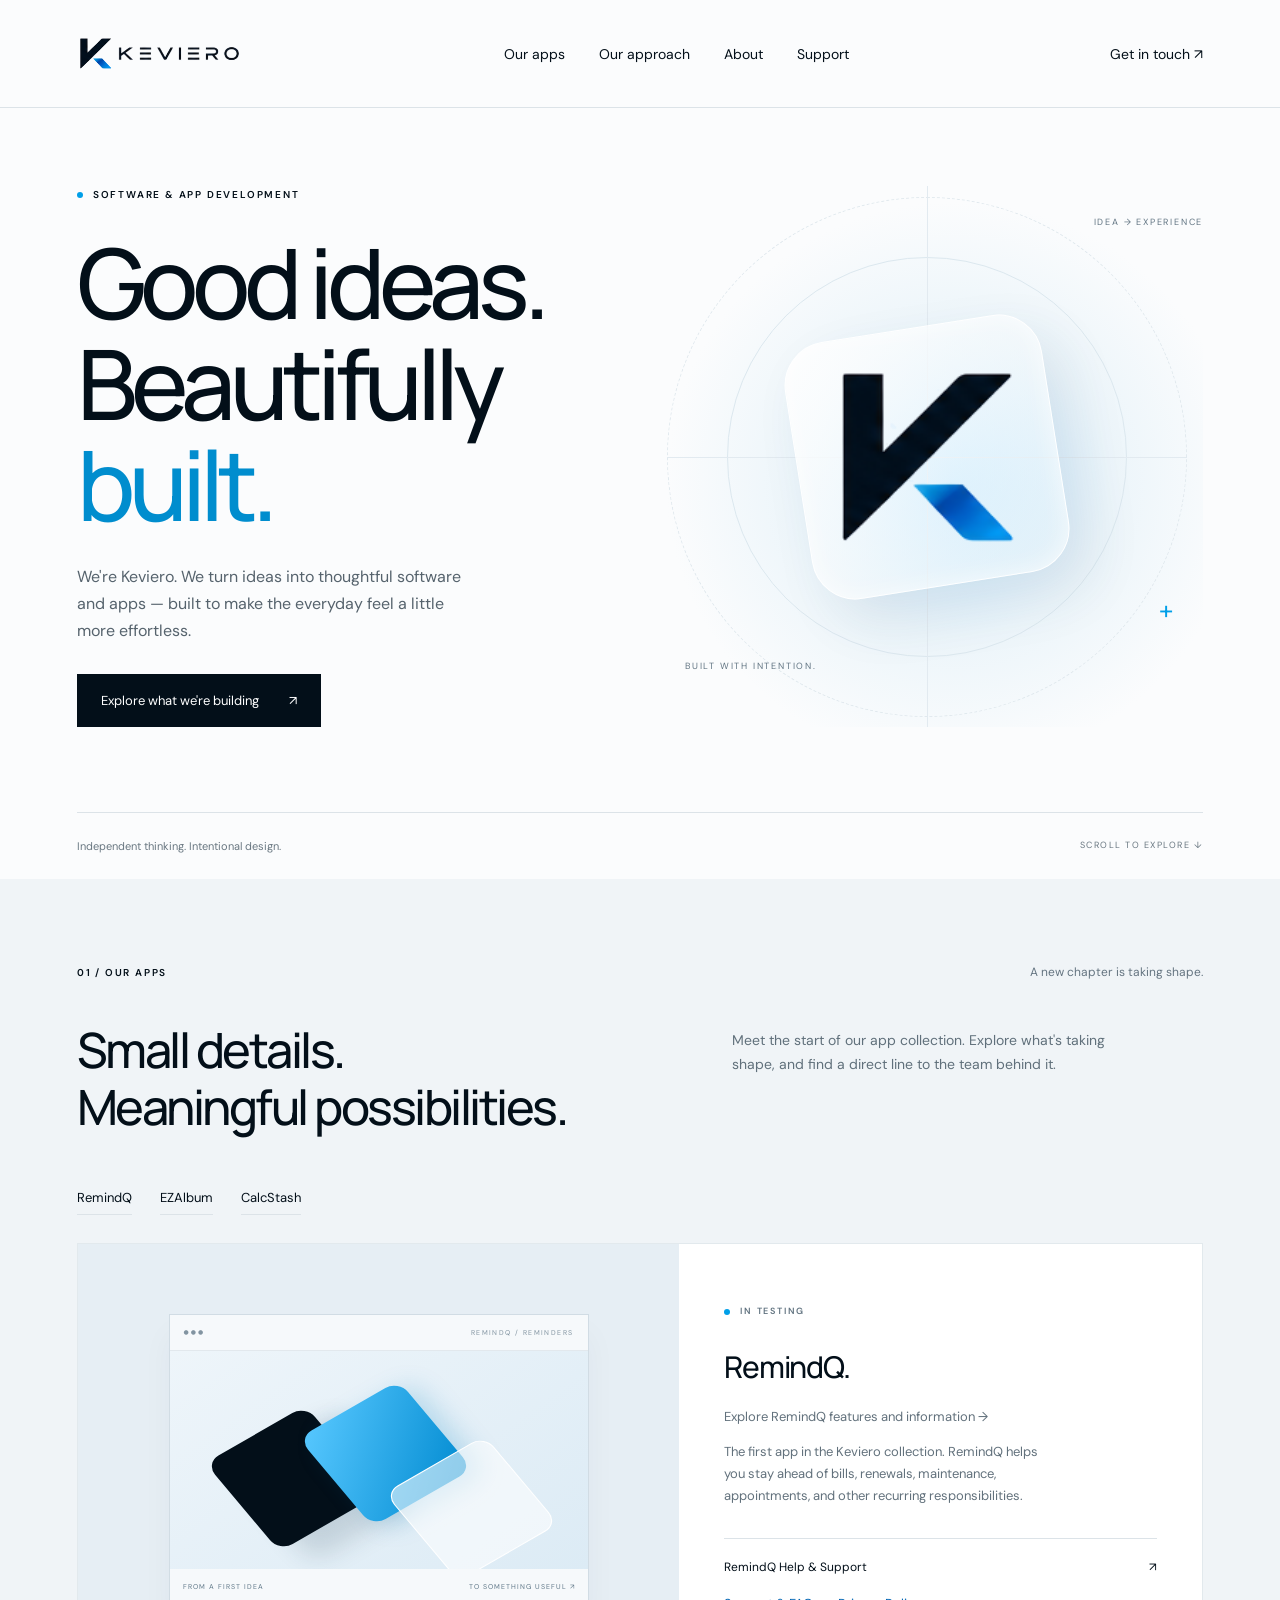
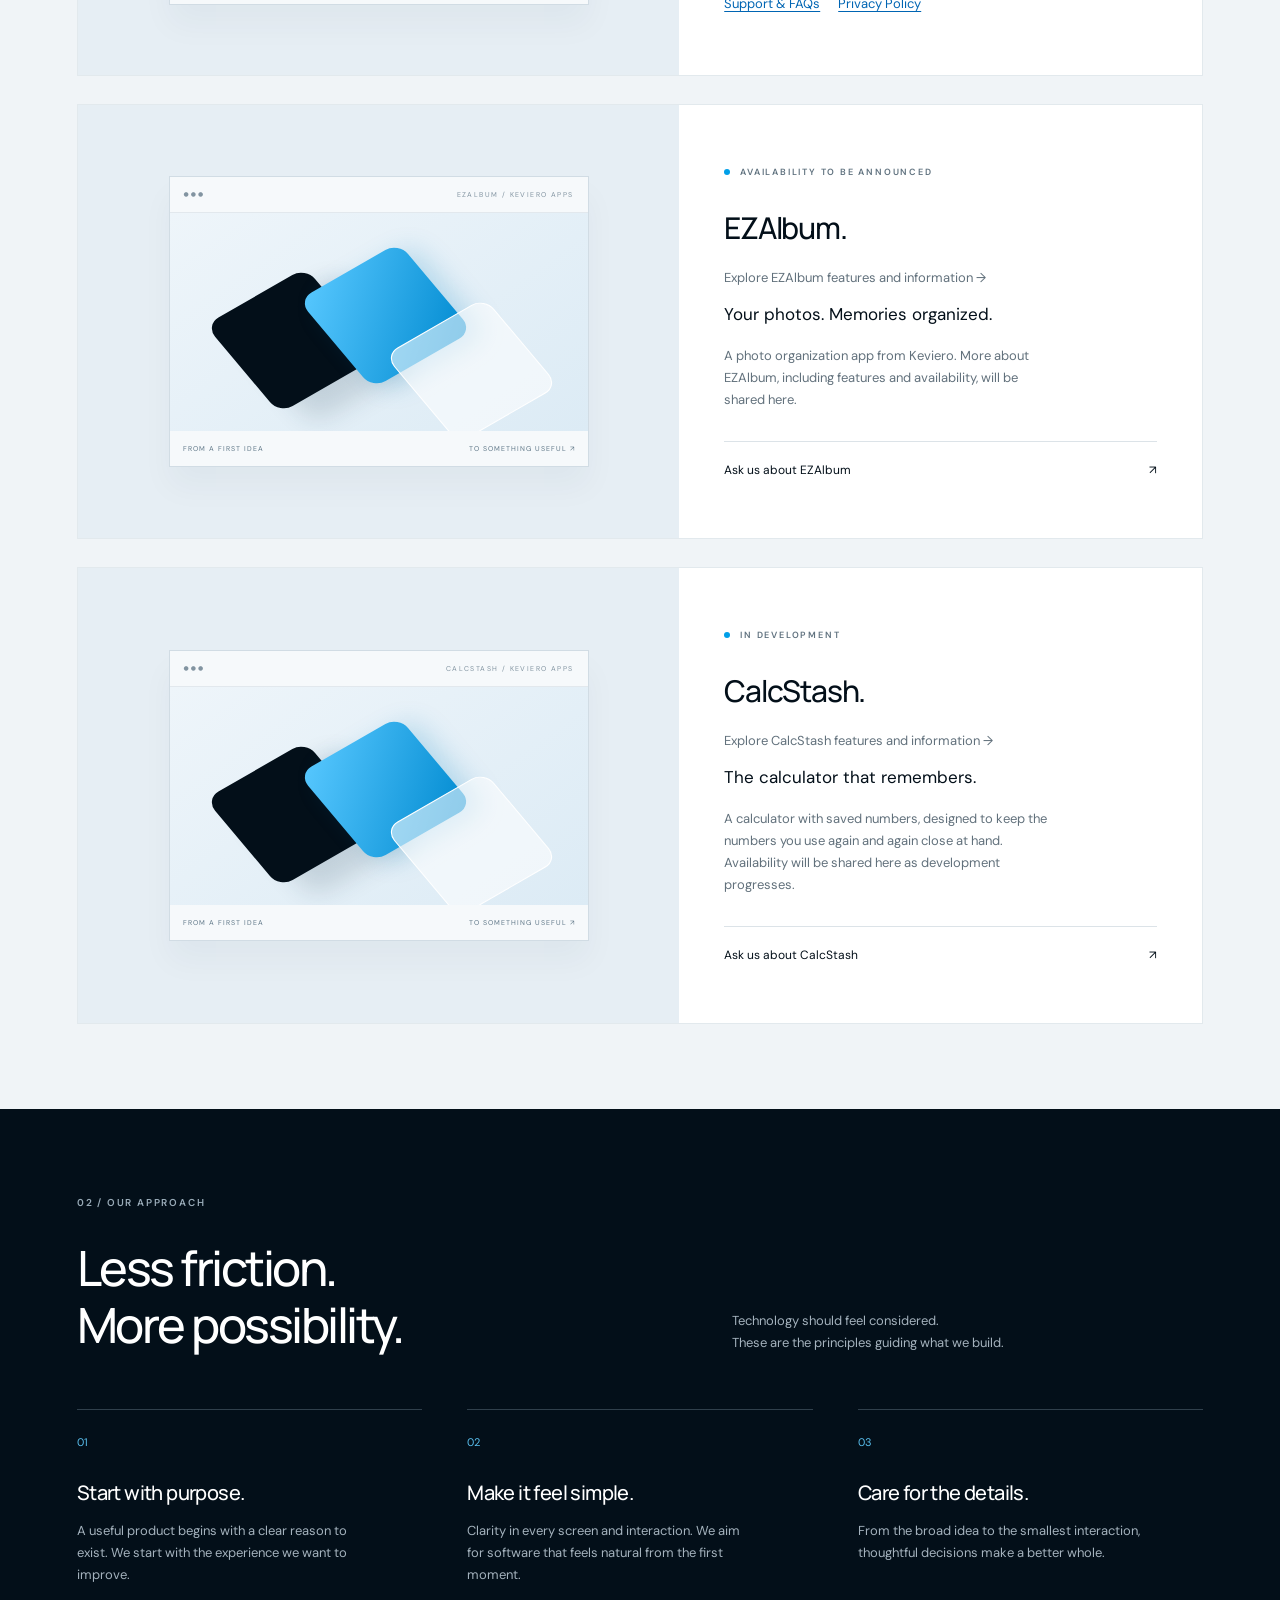
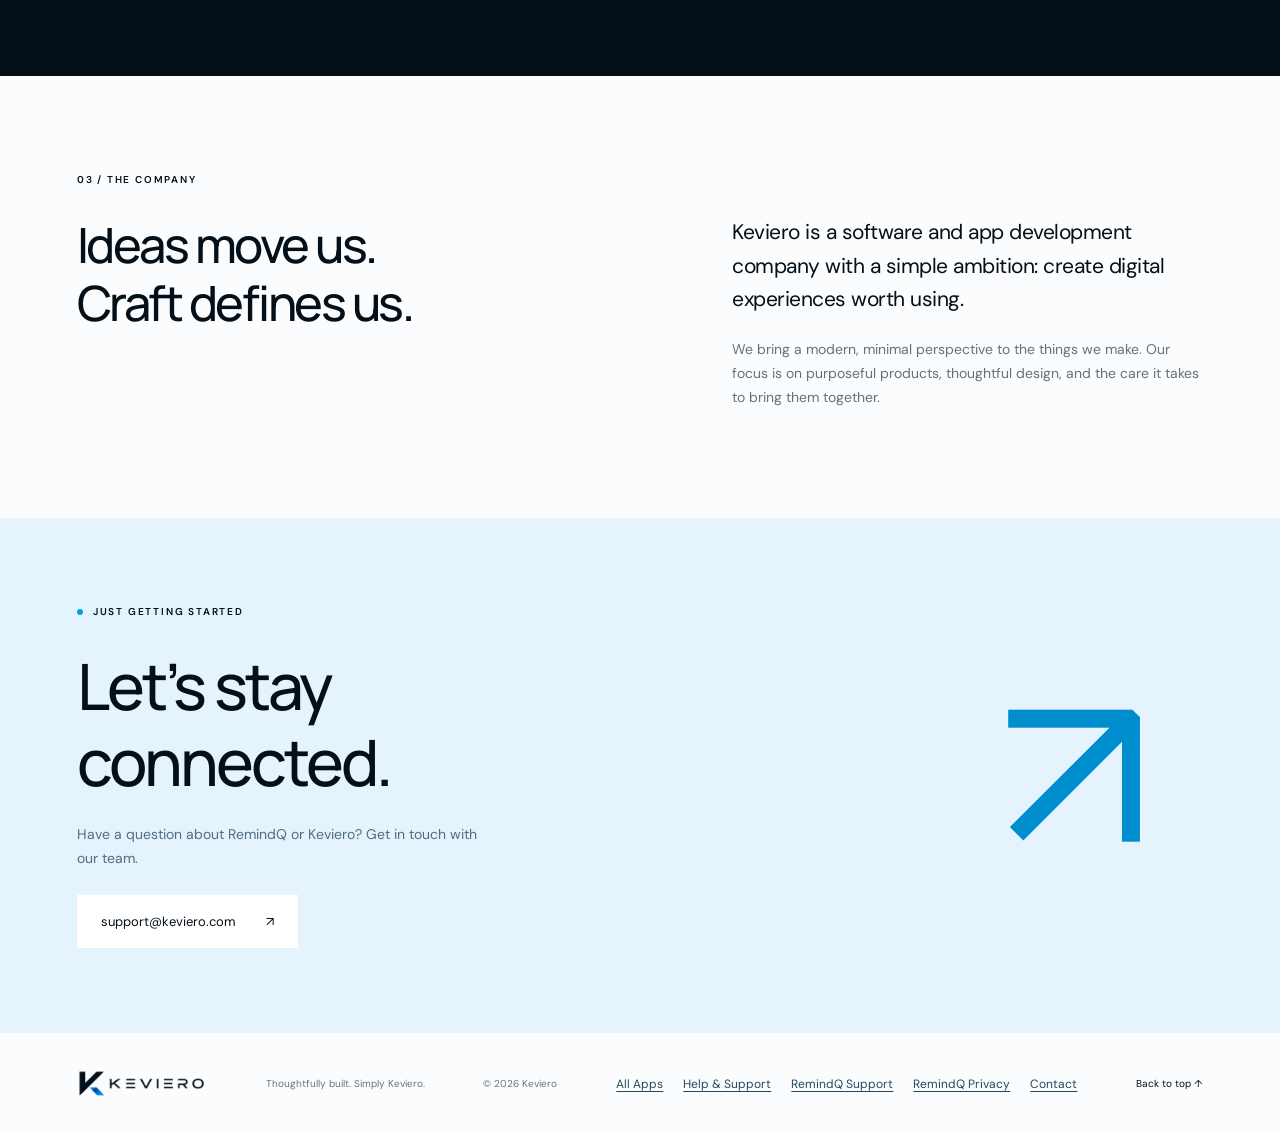
==== index.html @ 62f411ac "Connect homepage navigation and app showcases to dedicated product pages" ====
<!doctype html><html lang="en"><head><meta charset="utf-8"><meta name="viewport" content="width=device-width,initial-scale=1"><title>Keviero — Thoughtfully built software</title><meta name="description" content="Keviero creates thoughtful software and apps. Discover our approach and our upcoming app collection."><meta name="theme-color" content="#030f19"><link rel="icon" href="./favicon.ico"><link rel="stylesheet" href="./style.css"></head><body><a class="skip" href="#main">Skip to content</a><header><a class="brand" href="#" aria-label="Keviero home"><img src="./logo.png" alt="Keviero" width="640" height="144"></a><nav aria-label="Main navigation"><a href="./apps/">Our apps</a><a href="#approach">Our approach</a><a href="#about">About</a><a href="./support/">Support</a></nav><a class="header-link" href="#next">Get in touch ↗</a></header><main id="main"><section class="hero"><div><p class="eyebrow"><i></i> SOFTWARE & APP DEVELOPMENT</p><h1>Good ideas.<br>Beautifully<br><em>built.</em></h1><p class="intro">We're Keviero. We turn ideas into thoughtful software and apps — built to make the everyday feel a little more effortless.</p><a class="button" href="./apps/">Explore what we're building <span>↗</span></a></div><div class="hero-art" aria-hidden="true"><div class="orbit"></div><div class="orbit second"></div><div class="axis"></div><div class="glass"><img src="./mark.png" alt="" width="144" height="144"></div><span class="art-note top">IDEA → EXPERIENCE</span><span class="art-note bottom">BUILT WITH INTENTION.</span><span class="cross">+</span></div><div class="hero-bottom"><span>Independent thinking. Intentional design.</span><a href="#apps">SCROLL TO EXPLORE ↓</a></div></section><section id="apps" class="section apps"><div class="section-top"><p class="eyebrow">01 / OUR APPS</p><span>A new chapter is taking shape.</span></div><div class="split heading"><h2>Small details.<br>Meaningful possibilities.</h2><p>Meet the start of our app collection. Explore what's taking shape, and find a direct line to the team behind it.</p></div><nav class="app-nav" aria-label="App collection"><a href="./remindq/">RemindQ</a><a href="./ezalbum/">EZAlbum</a><a href="./calcstash/">CalcStash</a></nav><div id="remindq" class="development" aria-labelledby="remindq-title"><div class="dev-visual" aria-hidden="true"><div class="window"><div class="window-top">● ● ● <span>REMINDQ / REMINDERS</span></div><div class="abstract"><div class="tile a"></div><div class="tile b"></div><div class="tile c"></div></div><div class="window-bottom"><span>FROM A FIRST IDEA</span><span>TO SOMETHING USEFUL ↗</span></div></div></div><div class="dev-copy"><p class="eyebrow"><i></i> IN TESTING</p><h3 id="remindq-title">RemindQ.</h3><p class="product-page-link"><a href="./remindq/">Explore RemindQ features and information →</a></p><p>The first app in the Keviero collection. RemindQ helps you stay ahead of bills, renewals, maintenance, appointments, and other recurring responsibilities.</p><a class="text-link" href="./remindq/support/">RemindQ Help &amp; Support <span>↗</span></a><p class="app-resources"><a href="./remindq/support/">Support &amp; FAQs</a><a href="./remindq/privacy/">Privacy Policy</a></p></div></div><article id="ezalbum" class="development" aria-labelledby="ezalbum-title"><div class="dev-visual" aria-hidden="true"><div class="window"><div class="window-top">● ● ● <span>EZALBUM / KEVIERO APPS</span></div><div class="abstract"><div class="tile a"></div><div class="tile b"></div><div class="tile c"></div></div><div class="window-bottom"><span>FROM A FIRST IDEA</span><span>TO SOMETHING USEFUL ↗</span></div></div></div><div class="dev-copy"><p class="eyebrow"><i></i> AVAILABILITY TO BE ANNOUNCED</p><h3 id="ezalbum-title">EZAlbum.</h3><p class="product-page-link"><a href="./ezalbum/">Explore EZAlbum features and information →</a></p><p class="app-tagline">Your photos. Memories organized.</p><p>A photo organization app from Keviero. More about EZAlbum, including features and availability, will be shared here.</p><a class="text-link" href="mailto:support@keviero.com?subject=EZAlbum%20inquiry">Ask us about EZAlbum <span>↗</span></a></div></article><article id="calcstash" class="development" aria-labelledby="calcstash-title"><div class="dev-visual" aria-hidden="true"><div class="window"><div class="window-top">● ● ● <span>CALCSTASH / KEVIERO APPS</span></div><div class="abstract"><div class="tile a"></div><div class="tile b"></div><div class="tile c"></div></div><div class="window-bottom"><span>FROM A FIRST IDEA</span><span>TO SOMETHING USEFUL ↗</span></div></div></div><div class="dev-copy"><p class="eyebrow"><i></i> IN DEVELOPMENT</p><h3 id="calcstash-title">CalcStash.</h3><p class="product-page-link"><a href="./calcstash/">Explore CalcStash features and information →</a></p><p class="app-tagline">The calculator that remembers.</p><p>A calculator with saved numbers, designed to keep the numbers you use again and again close at hand. Availability will be shared here as development progresses.</p><a class="text-link" href="mailto:support@keviero.com?subject=CalcStash%20inquiry">Ask us about CalcStash <span>↗</span></a></div></article></section><section id="approach" class="section approach"><p class="eyebrow">02 / OUR APPROACH</p><div class="split heading"><h2>Less friction.<br>More possibility.</h2><p>Technology should feel considered.<br>These are the principles guiding what we build.</p></div><div class="principles"><article><span>01</span><h3>Start with purpose.</h3><p>A useful product begins with a clear reason to exist. We start with the experience we want to improve.</p></article><article><span>02</span><h3>Make it feel simple.</h3><p>Clarity in every screen and interaction. We aim for software that feels natural from the first moment.</p></article><article><span>03</span><h3>Care for the details.</h3><p>From the broad idea to the smallest interaction, thoughtful decisions make a better whole.</p></article></div></section><section id="about" class="section about"><p class="eyebrow">03 / THE COMPANY</p><div class="split"><h2>Ideas move us.<br>Craft defines us.</h2><div><p class="large">Keviero is a software and app development company with a simple ambition: create digital experiences worth using.</p><p>We bring a modern, minimal perspective to the things we make. Our focus is on purposeful products, thoughtful design, and the care it takes to bring them together.</p></div></div></section><section id="next" class="section next"><div><p class="eyebrow"><i></i> JUST GETTING STARTED</p><h2>Let’s stay<br>connected.</h2><p>Have a question about RemindQ or Keviero? Get in touch with our team.</p><a class="button light" href="mailto:support@keviero.com">support@keviero.com <span>↗</span></a></div><span class="next-arrow" aria-hidden="true">↗</span></section></main><footer><a class="brand" href="#" aria-label="Keviero home"><img src="./logo.png" alt="Keviero" width="640" height="144" loading="lazy"></a><p>Thoughtfully built. Simply Keviero.</p><span>© 2026 Keviero</span><nav class="footer-links" aria-label="Footer links"><a href="./apps/">All Apps</a><a href="./support/">Help &amp; Support</a><a href="./remindq/support/">RemindQ Support</a><a href="./remindq/privacy/">RemindQ Privacy</a><a href="mailto:support@keviero.com">Contact</a></nav><a href="#">Back to top ↑</a></footer></body></html>
---- style.css ----
@import url('https://fonts.googleapis.com/css2?family=DM+Sans:wght@400;500;600&family=Manrope:wght@400;500;600;700&display=swap');
:root{--ink:#030f19;--blue:#009fe8;--line:#dce3e8}*{box-sizing:border-box}html{scroll-behavior:smooth;scroll-padding-top:30px}body{margin:0;background:#fbfcfd;color:var(--ink);font-family:'DM Sans',system-ui,sans-serif;-webkit-font-smoothing:antialiased}a{color:inherit;text-decoration:none}a:focus-visible{outline:3px solid var(--blue);outline-offset:6px}header{height:108px;max-width:1440px;margin:auto;padding:0 6%;display:flex;align-items:center;justify-content:space-between;border-bottom:1px solid var(--line)}.brand{display:block;width:166px}.brand img{width:100%;height:auto;display:block}nav{display:flex;gap:34px;font-size:14px}nav a:hover,.header-link:hover{color:#0065b3}.header-link{font-size:14px}.skip{position:absolute;top:-60px;left:20px;background:white;padding:15px;z-index:10}.skip:focus{top:5px}.hero{padding:78px 6% 0;max-width:1440px;margin:auto;display:grid;grid-template-columns:1fr 1fr;gap:20px;overflow:hidden}.eyebrow{font-size:10px;font-weight:600;letter-spacing:1.8px;display:flex;align-items:center;gap:10px;margin:0 0 28px}.eyebrow i{width:6px;height:6px;background:var(--blue);border-radius:50%;display:inline-block;flex:none}h1,h2,h3,p{margin-top:0}h1,h2,h3{font-family:Manrope,system-ui,sans-serif}h1{font-size:clamp(64px,7.6vw,112px);font-weight:500;letter-spacing:-6px;line-height:1.04;margin-bottom:28px}h1 em{font-style:normal;color:#008dce}p{line-height:1.7}.intro{color:#56636d;font-size:16px;max-width:400px;margin-bottom:30px}.button{display:inline-flex;align-items:center;gap:30px;padding:17px 23px;background:var(--ink);color:white;font-size:13px;border:1px solid var(--ink);transition:background .2s}.button:hover{background:#0065b3;border-color:#0065b3}.hero-art{position:relative;min-height:520px;display:grid;place-items:center;background:radial-gradient(ellipse at 55% 55%,#c9ebff 0%,#ecf5fa 36%,#fbfcfd 67%)}.orbit{position:absolute;width:400px;height:400px;border:1px solid #dce8ef;border-radius:50%}.orbit.second{width:520px;height:520px;border-style:dashed;border-color:#e1e9ee}.axis{position:absolute;height:100%;width:1px;background:#e2eaf0;left:50%}.axis:after{content:'';position:absolute;width:520px;height:1px;background:#e2eaf0;top:50%;left:-260px}.glass{height:260px;width:260px;display:grid;place-items:center;z-index:1;border:1px solid #fff;background:linear-gradient(130deg,#ffffffdd,#dcecf44d);box-shadow:18px 25px 55px #234c6c19,inset 0 0 25px #ffffffa1;border-radius:44px;transform:rotate(-9deg)}.glass img{width:205px;height:205px;transform:rotate(9deg)}.art-note{position:absolute;font-size:9px;color:#617482;letter-spacing:1.8px}.top{top:30px;right:0}.bottom{bottom:55px;left:35px}.cross{position:absolute;right:30px;bottom:100px;color:var(--blue);font-size:26px}.hero-bottom{grid-column:1/-1;border-top:1px solid var(--line);padding:26px 0;display:flex;justify-content:space-between;margin-top:65px;color:#697781;font-size:11px}.hero-bottom a{font-size:9px;letter-spacing:1.5px}.section{padding:85px 6%;max-width:1440px;margin:auto}.apps{background:#f0f4f7}.section-top{display:flex;justify-content:space-between}.section-top>span{font-size:12px;color:#647480}.split{display:grid;grid-template-columns:1.2fr 1fr;gap:90px}.heading{margin:12px 0 45px}h2{font-size:clamp(33px,3.8vw,52px);font-weight:500;letter-spacing:-2.5px;line-height:1.18;margin-bottom:0}.heading>p{font-size:14px;color:#60707b;max-width:375px;margin:8px 0 0}.development{display:grid;grid-template-columns:1.15fr 1fr;background:#fff;border:1px solid #e2e9ed}.dev-visual{background:#e6eef4;display:grid;place-items:center;padding:52px 40px;overflow:hidden}.window{width:100%;max-width:420px;border:1px solid #d1dce4;background:#f6f9fb;box-shadow:0 20px 30px #1939570a}.window-top{height:36px;border-bottom:1px solid #e2e8ed;display:flex;align-items:center;gap:5px;padding:0 14px;font-size:6px;color:#8294a1}.window-top span{font-size:7px;letter-spacing:1.4px;margin-left:auto}.abstract{height:218px;position:relative;overflow:hidden;background:linear-gradient(145deg,#eef5fa,#dcebf5)}.tile{position:absolute;width:115px;height:115px;transform:rotate(-35deg) skew(5deg,5deg);border-radius:15px}.a{top:70px;left:65px;background:#030f19;box-shadow:20px 25px 25px #1b39482a}.b{top:45px;left:158px;background:linear-gradient(140deg,#58c8ff,#008ad0);box-shadow:10px 10px 25px #0081c035}.c{top:100px;left:244px;background:#ffffff8f;border:1px solid white}.window-bottom{display:flex;justify-content:space-between;padding:13px;font-size:7px;color:#607888;letter-spacing:1px}.dev-copy{padding:60px 45px}.dev-copy .eyebrow{font-size:9px;color:#60727f}.dev-copy h3{font-size:30px;font-weight:500;letter-spacing:-1.2px;line-height:1.3;margin-bottom:20px}.dev-copy p:not(.eyebrow){font-size:13px;color:#62717c;max-width:330px}.text-link{display:flex;justify-content:space-between;border-top:1px solid var(--line);padding-top:20px;margin-top:30px;font-size:12px}.text-link:hover{color:#0065b3}.approach{background:#030f19;color:#fff;padding-bottom:90px}.approach .eyebrow{color:#99abb8}.approach .heading>p{color:#a4b2bd;font-size:13px;align-self:end}.principles{margin-top:55px;display:grid;grid-template-columns:repeat(3,1fr);gap:45px}.principles article{border-top:1px solid #30404c;padding-top:20px}.principles article>span{font-size:11px;color:#59bfee}.principles h3{font-size:20px;font-weight:500;margin:28px 0 14px;letter-spacing:-.6px}.principles p{font-size:13px;color:#a4b2bd;margin-bottom:0;max-width:290px}.about{padding-top:95px;padding-bottom:95px}.about p{font-size:14px;color:#64717c}.about .eyebrow{font-size:10px;color:var(--ink)}.about .large{font-size:21px;line-height:1.6;letter-spacing:-.5px;color:var(--ink)}.next{background:#e4f3fc;display:flex;justify-content:space-between;align-items:center;overflow:hidden}.next h2{font-size:clamp(43px,5vw,68px);letter-spacing:-3px}.next p:not(.eyebrow){max-width:400px;font-size:14px;color:#526d80;margin:24px 0}.next-arrow{font-size:240px;line-height:1;color:#008dce;padding:0 5%}.light{background:#fff;color:var(--ink);border-color:#fff}.light:hover{color:#fff}footer{max-width:1440px;margin:auto;display:flex;gap:30px;align-items:center;justify-content:space-between;padding:36px 6%;font-size:10px;color:#647480}footer .brand{width:130px}footer p{margin:0}footer a:last-child{color:var(--ink)}@media(min-width:1500px){body{background:#edf2f6}header,.hero,.about,footer{background:#fbfcfd}}@media(max-width:900px){nav{gap:18px}.hero{padding-top:55px}h1{letter-spacing:-4px}.hero-art{min-height:430px}.orbit{width:290px;height:290px}.orbit.second{width:370px;height:370px}.glass{width:210px;height:210px}.glass img{width:175px;height:175px}.split{gap:40px}.dev-copy{padding:38px 25px}.dev-visual{padding:35px 20px}.a{left:25px}.b{left:110px}.c{left:195px}.principles{gap:25px}.next-arrow{font-size:170px}footer{flex-wrap:wrap}}@media(max-width:620px){header{height:85px}.brand{width:140px}.header-link{display:none}nav{gap:15px;font-size:12px}nav a:last-child{display:none}.hero{grid-template-columns:1fr;padding-top:45px;gap:0}.eyebrow{font-size:9px;letter-spacing:1.5px;margin-bottom:24px}h1{font-size:76px;letter-spacing:-5px}.intro{font-size:15px;max-width:340px}.hero-art{margin:20px -6vw 0;min-height:340px}.glass{width:190px;height:190px;border-radius:34px}.glass img{width:160px;height:160px}.orbit{width:270px;height:270px}.orbit.second{width:340px;height:340px}.top{right:30px;top:15px}.bottom{bottom:20px}.hero-bottom{margin-top:20px;padding:20px 0;gap:20px}.hero-bottom>span{max-width:180px;line-height:1.5}.hero-bottom a{font-size:8px;align-self:center}.section{padding:55px 6%}.section-top>span{display:none}.split,.development{grid-template-columns:1fr;gap:24px}.heading{margin-bottom:30px}h2{font-size:36px;letter-spacing:-1.7px}.heading>p{font-size:14px}.development{gap:0}.dev-visual{padding:30px}.dev-copy{padding:32px}.dev-copy h3{font-size:28px}.principles{grid-template-columns:1fr;gap:30px;margin-top:32px}.principles h3{margin-top:15px}.principles p{max-width:none}.about .large{font-size:20px}.next-arrow{font-size:110px;position:absolute;right:-8px;bottom:45px;opacity:.15}.next{position:relative}.next>div{position:relative;z-index:1}.next h2{font-size:49px}.next p:not(.eyebrow){max-width:290px}footer{gap:24px 20px;padding:30px 6%}footer .brand{width:120px}footer p{width:calc(100% - 145px);font-size:9px}footer>span{margin-right:auto}}@media(prefers-reduced-motion:reduce){html{scroll-behavior:auto}*{transition:none!important}}

/* App collection: reuse the existing showcase at every breakpoint. */
.app-nav{display:flex;flex-wrap:wrap;gap:12px 28px;margin:0 0 28px;font-size:13px}.app-nav a{border-bottom:1px solid var(--line);padding:8px 0}.app-nav a:hover{color:#0065b3}.development+.development{margin-top:28px}.dev-copy p.app-tagline{color:var(--ink);font-size:17px;line-height:1.5}

/* Accessible app resources and footer navigation */
.app-resources{display:flex;flex-wrap:wrap;gap:10px 18px;margin:18px 0 0!important;max-width:none!important}.app-resources a{display:inline-block;color:#0065b3;text-decoration:underline;text-underline-offset:3px;font-size:13px}.footer-links{display:flex;flex-wrap:wrap;gap:10px 20px;font-size:12px}.footer-links a{color:#24495e!important;text-decoration:underline;text-underline-offset:3px}@media(max-width:620px){header nav{gap:10px;font-size:11px}header nav a:last-child{display:inline}footer .footer-links{width:100%;gap:14px}footer .footer-links a{font-size:12px}}
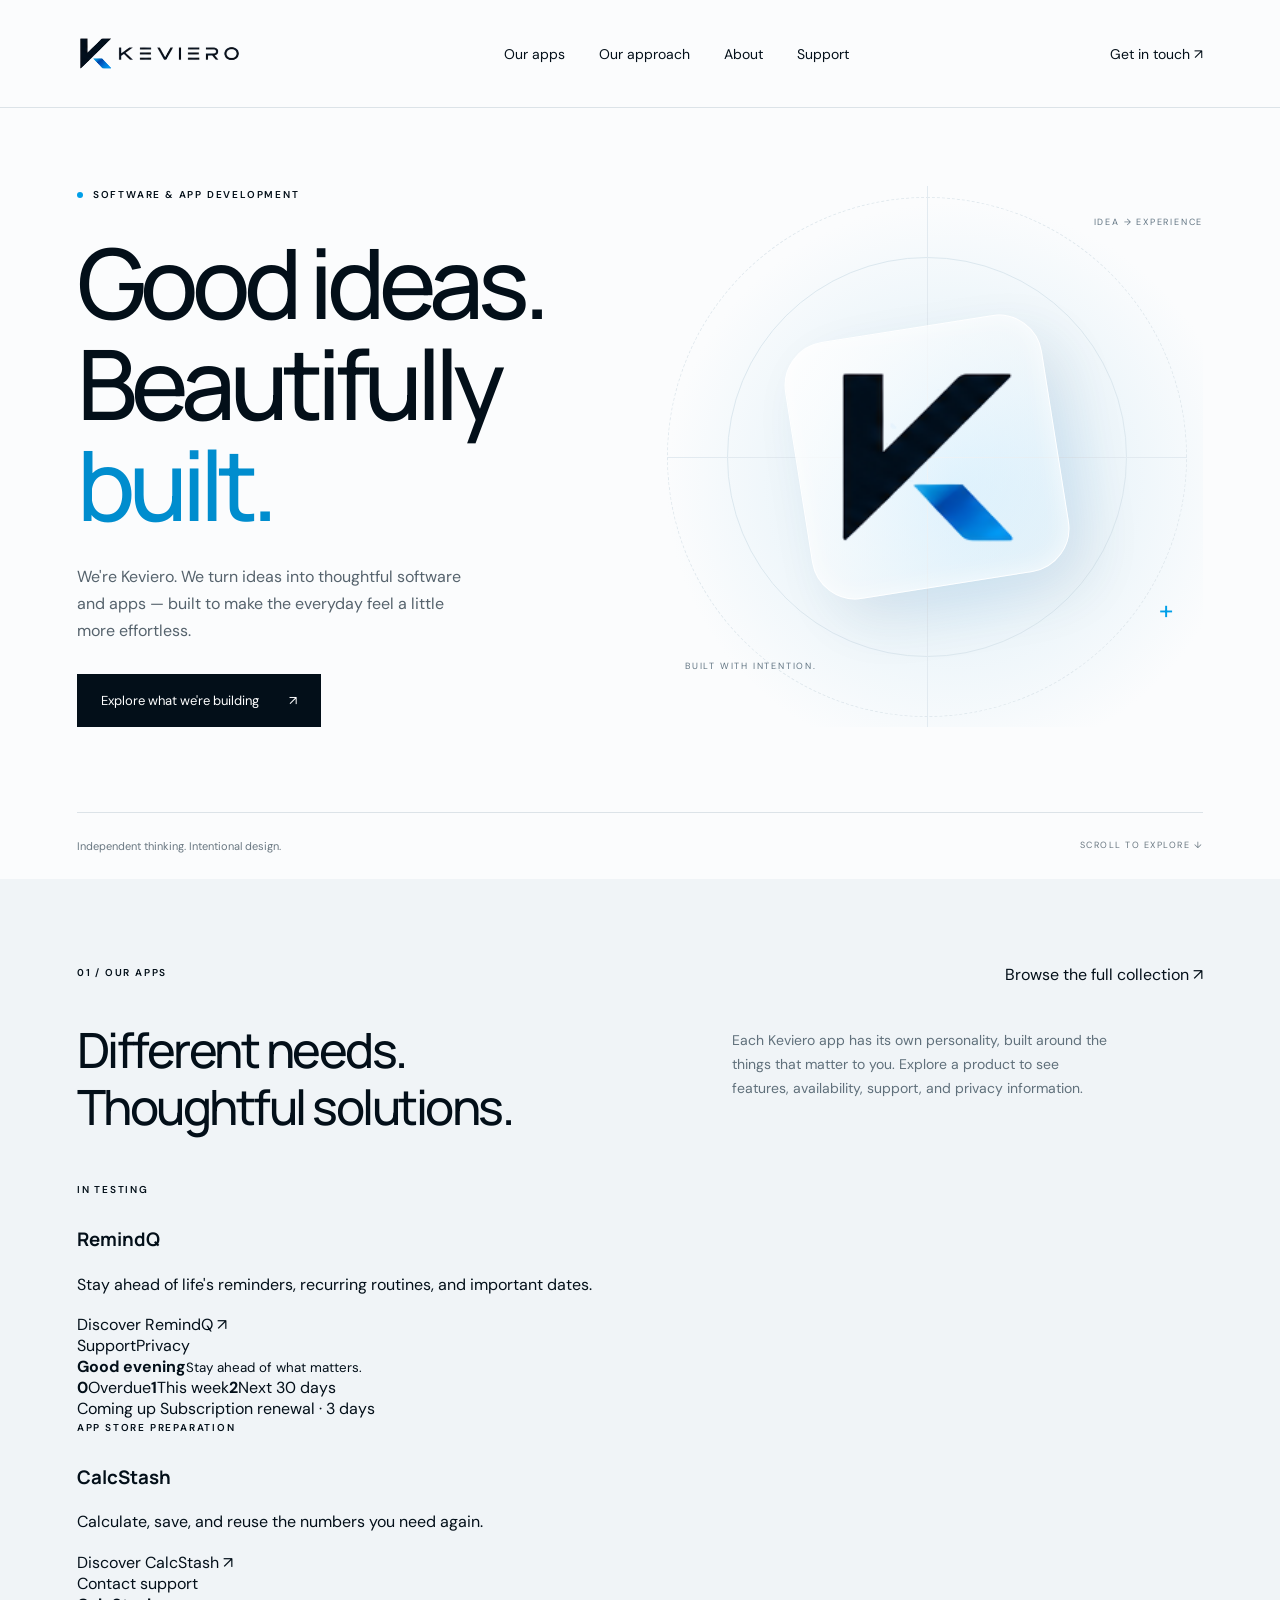
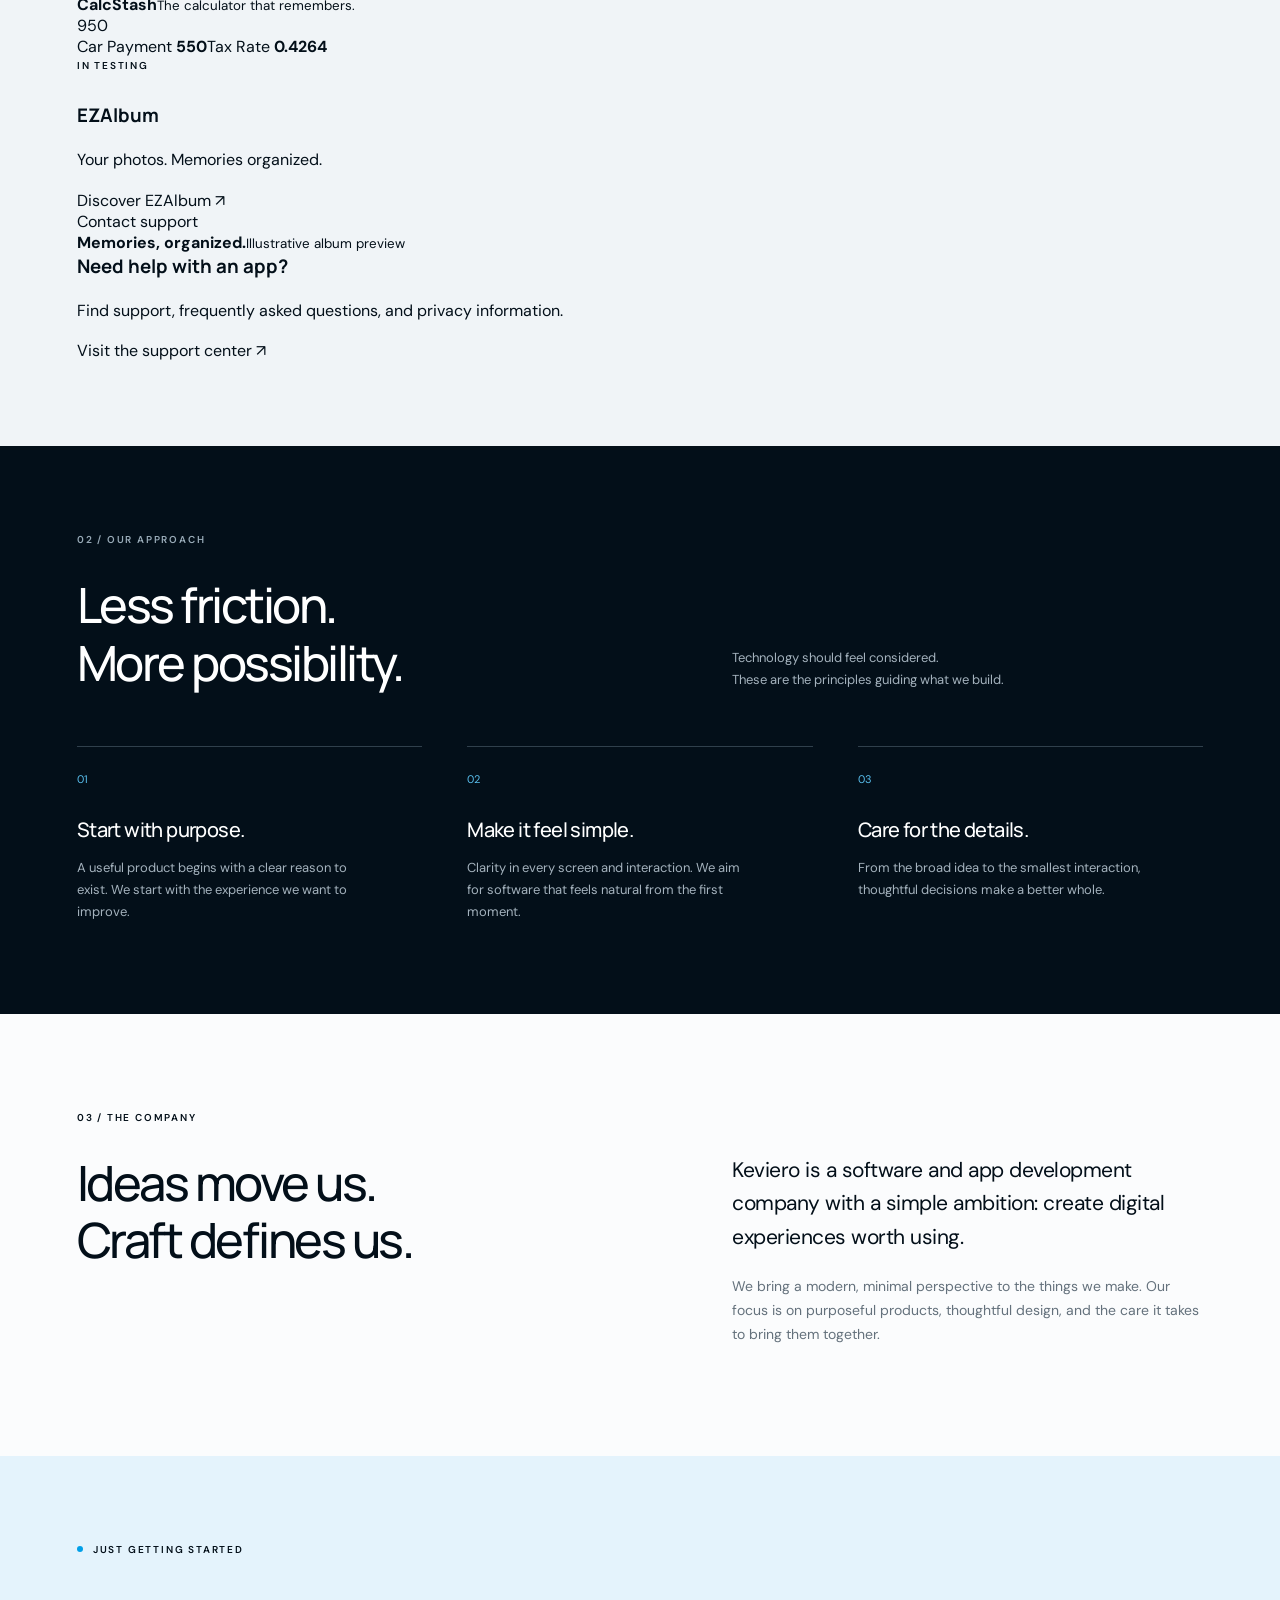
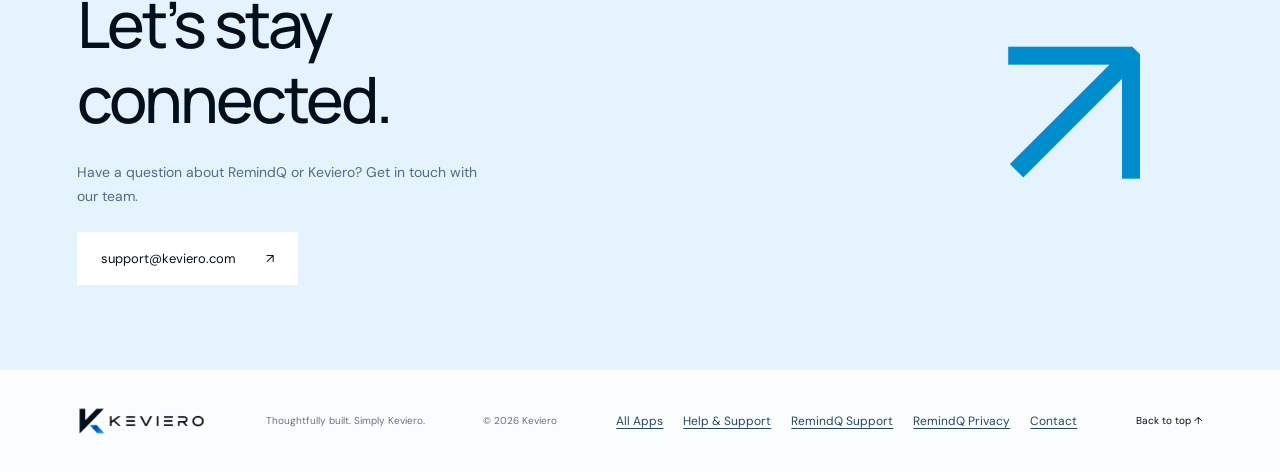
==== commit 328ad2d8: "Replace generic app showcases with editorial product cards and direct resource navigation" ====
--- a/index.html
+++ b/index.html
@@ -1 +1 @@
-<!doctype html><html lang="en"><head><meta charset="utf-8"><meta name="viewport" content="width=device-width,initial-scale=1"><title>Keviero — Thoughtfully built software</title><meta name="description" content="Keviero creates thoughtful software and apps. Discover our approach and our upcoming app collection."><meta name="theme-color" content="#030f19"><link rel="icon" href="./favicon.ico"><link rel="stylesheet" href="./style.css"></head><body><a class="skip" href="#main">Skip to content</a><header><a class="brand" href="#" aria-label="Keviero home"><img src="./logo.png" alt="Keviero" width="640" height="144"></a><nav aria-label="Main navigation"><a href="./apps/">Our apps</a><a href="#approach">Our approach</a><a href="#about">About</a><a href="./support/">Support</a></nav><a class="header-link" href="#next">Get in touch ↗</a></header><main id="main"><section class="hero"><div><p class="eyebrow"><i></i> SOFTWARE & APP DEVELOPMENT</p><h1>Good ideas.<br>Beautifully<br><em>built.</em></h1><p class="intro">We're Keviero. We turn ideas into thoughtful software and apps — built to make the everyday feel a little more effortless.</p><a class="button" href="./apps/">Explore what we're building <span>↗</span></a></div><div class="hero-art" aria-hidden="true"><div class="orbit"></div><div class="orbit second"></div><div class="axis"></div><div class="glass"><img src="./mark.png" alt="" width="144" height="144"></div><span class="art-note top">IDEA → EXPERIENCE</span><span class="art-note bottom">BUILT WITH INTENTION.</span><span class="cross">+</span></div><div class="hero-bottom"><span>Independent thinking. Intentional design.</span><a href="#apps">SCROLL TO EXPLORE ↓</a></div></section><section id="apps" class="section apps"><div class="section-top"><p class="eyebrow">01 / OUR APPS</p><span>A new chapter is taking shape.</span></div><div class="split heading"><h2>Small details.<br>Meaningful possibilities.</h2><p>Meet the start of our app collection. Explore what's taking shape, and find a direct line to the team behind it.</p></div><nav class="app-nav" aria-label="App collection"><a href="./remindq/">RemindQ</a><a href="./ezalbum/">EZAlbum</a><a href="./calcstash/">CalcStash</a></nav><div id="remindq" class="development" aria-labelledby="remindq-title"><div class="dev-visual" aria-hidden="true"><div class="window"><div class="window-top">● ● ● <span>REMINDQ / REMINDERS</span></div><div class="abstract"><div class="tile a"></div><div class="tile b"></div><div class="tile c"></div></div><div class="window-bottom"><span>FROM A FIRST IDEA</span><span>TO SOMETHING USEFUL ↗</span></div></div></div><div class="dev-copy"><p class="eyebrow"><i></i> IN TESTING</p><h3 id="remindq-title">RemindQ.</h3><p class="product-page-link"><a href="./remindq/">Explore RemindQ features and information →</a></p><p>The first app in the Keviero collection. RemindQ helps you stay ahead of bills, renewals, maintenance, appointments, and other recurring responsibilities.</p><a class="text-link" href="./remindq/support/">RemindQ Help &amp; Support <span>↗</span></a><p class="app-resources"><a href="./remindq/support/">Support &amp; FAQs</a><a href="./remindq/privacy/">Privacy Policy</a></p></div></div><article id="ezalbum" class="development" aria-labelledby="ezalbum-title"><div class="dev-visual" aria-hidden="true"><div class="window"><div class="window-top">● ● ● <span>EZALBUM / KEVIERO APPS</span></div><div class="abstract"><div class="tile a"></div><div class="tile b"></div><div class="tile c"></div></div><div class="window-bottom"><span>FROM A FIRST IDEA</span><span>TO SOMETHING USEFUL ↗</span></div></div></div><div class="dev-copy"><p class="eyebrow"><i></i> AVAILABILITY TO BE ANNOUNCED</p><h3 id="ezalbum-title">EZAlbum.</h3><p class="product-page-link"><a href="./ezalbum/">Explore EZAlbum features and information →</a></p><p class="app-tagline">Your photos. Memories organized.</p><p>A photo organization app from Keviero. More about EZAlbum, including features and availability, will be shared here.</p><a class="text-link" href="mailto:support@keviero.com?subject=EZAlbum%20inquiry">Ask us about EZAlbum <span>↗</span></a></div></article><article id="calcstash" class="development" aria-labelledby="calcstash-title"><div class="dev-visual" aria-hidden="true"><div class="window"><div class="window-top">● ● ● <span>CALCSTASH / KEVIERO APPS</span></div><div class="abstract"><div class="tile a"></div><div class="tile b"></div><div class="tile c"></div></div><div class="window-bottom"><span>FROM A FIRST IDEA</span><span>TO SOMETHING USEFUL ↗</span></div></div></div><div class="dev-copy"><p class="eyebrow"><i></i> IN DEVELOPMENT</p><h3 id="calcstash-title">CalcStash.</h3><p class="product-page-link"><a href="./calcstash/">Explore CalcStash features and information →</a></p><p class="app-tagline">The calculator that remembers.</p><p>A calculator with saved numbers, designed to keep the numbers you use again and again close at hand. Availability will be shared here as development progresses.</p><a class="text-link" href="mailto:support@keviero.com?subject=CalcStash%20inquiry">Ask us about CalcStash <span>↗</span></a></div></article></section><section id="approach" class="section approach"><p class="eyebrow">02 / OUR APPROACH</p><div class="split heading"><h2>Less friction.<br>More possibility.</h2><p>Technology should feel considered.<br>These are the principles guiding what we build.</p></div><div class="principles"><article><span>01</span><h3>Start with purpose.</h3><p>A useful product begins with a clear reason to exist. We start with the experience we want to improve.</p></article><article><span>02</span><h3>Make it feel simple.</h3><p>Clarity in every screen and interaction. We aim for software that feels natural from the first moment.</p></article><article><span>03</span><h3>Care for the details.</h3><p>From the broad idea to the smallest interaction, thoughtful decisions make a better whole.</p></article></div></section><section id="about" class="section about"><p class="eyebrow">03 / THE COMPANY</p><div class="split"><h2>Ideas move us.<br>Craft defines us.</h2><div><p class="large">Keviero is a software and app development company with a simple ambition: create digital experiences worth using.</p><p>We bring a modern, minimal perspective to the things we make. Our focus is on purposeful products, thoughtful design, and the care it takes to bring them together.</p></div></div></section><section id="next" class="section next"><div><p class="eyebrow"><i></i> JUST GETTING STARTED</p><h2>Let’s stay<br>connected.</h2><p>Have a question about RemindQ or Keviero? Get in touch with our team.</p><a class="button light" href="mailto:support@keviero.com">support@keviero.com <span>↗</span></a></div><span class="next-arrow" aria-hidden="true">↗</span></section></main><footer><a class="brand" href="#" aria-label="Keviero home"><img src="./logo.png" alt="Keviero" width="640" height="144" loading="lazy"></a><p>Thoughtfully built. Simply Keviero.</p><span>© 2026 Keviero</span><nav class="footer-links" aria-label="Footer links"><a href="./apps/">All Apps</a><a href="./support/">Help &amp; Support</a><a href="./remindq/support/">RemindQ Support</a><a href="./remindq/privacy/">RemindQ Privacy</a><a href="mailto:support@keviero.com">Contact</a></nav><a href="#">Back to top ↑</a></footer></body></html>
+<!doctype html><html lang="en"><head><meta charset="utf-8"><meta name="viewport" content="width=device-width,initial-scale=1"><title>Keviero — Thoughtfully built software</title><meta name="description" content="Keviero creates thoughtful software and apps. Discover our approach and our upcoming app collection."><meta name="theme-color" content="#030f19"><link rel="icon" href="./favicon.ico"><link rel="stylesheet" href="./style.css"></head><body><a class="skip" href="#main">Skip to content</a><header><a class="brand" href="#" aria-label="Keviero home"><img src="./logo.png" alt="Keviero" width="640" height="144"></a><nav aria-label="Main navigation"><a href="./apps/">Our apps</a><a href="#approach">Our approach</a><a href="#about">About</a><a href="./support/">Support</a></nav><a class="header-link" href="#next">Get in touch ↗</a></header><main id="main"><section class="hero"><div><p class="eyebrow"><i></i> SOFTWARE & APP DEVELOPMENT</p><h1>Good ideas.<br>Beautifully<br><em>built.</em></h1><p class="intro">We're Keviero. We turn ideas into thoughtful software and apps — built to make the everyday feel a little more effortless.</p><a class="button" href="./apps/">Explore what we're building <span>↗</span></a></div><div class="hero-art" aria-hidden="true"><div class="orbit"></div><div class="orbit second"></div><div class="axis"></div><div class="glass"><img src="./mark.png" alt="" width="144" height="144"></div><span class="art-note top">IDEA → EXPERIENCE</span><span class="art-note bottom">BUILT WITH INTENTION.</span><span class="cross">+</span></div><div class="hero-bottom"><span>Independent thinking. Intentional design.</span><a href="#apps">SCROLL TO EXPLORE ↓</a></div></section><section id="apps" class="section apps"><div class="section-top"><p class="eyebrow">01 / OUR APPS</p><a href="./apps/">Browse the full collection ↗</a></div><div class="split heading"><h2>Different needs.<br>Thoughtful solutions.</h2><p>Each Keviero app has its own personality, built around the things that matter to you. Explore a product to see features, availability, support, and privacy information.</p></div><div class="home-product-grid"><article class="home-product remindq-product"><div class="home-product-copy"><p class="eyebrow">IN TESTING</p><h3>RemindQ</h3><p>Stay ahead of life's reminders, recurring routines, and important dates.</p><a class="home-product-action" href="./remindq/">Discover RemindQ ↗</a><div class="home-product-links"><a href="./remindq/support/">Support</a><a href="./remindq/privacy/">Privacy</a></div></div><div class="home-ui-preview reminder-preview" aria-hidden="true"><strong>Good evening</strong><small>Stay ahead of what matters.</small><div class="preview-stats"><span><b>0</b>Overdue</span><span><b>1</b>This week</span><span><b>2</b>Next 30 days</span></div><div class="preview-item">Coming up <span>Subscription renewal · 3 days</span></div></div></article><article class="home-product calcstash-product"><div class="home-product-copy"><p class="eyebrow">APP STORE PREPARATION</p><h3>CalcStash</h3><p>Calculate, save, and reuse the numbers you need again.</p><a class="home-product-action" href="./calcstash/">Discover CalcStash ↗</a><div class="home-product-links"><a href="mailto:support@keviero.com?subject=CalcStash%20support">Contact support</a></div></div><div class="home-ui-preview calculator-preview" aria-hidden="true"><strong>CalcStash</strong><small>The calculator that remembers.</small><div class="preview-number">950</div><div class="preview-saved"><span>Car Payment <b>550</b></span><span>Tax Rate <b>0.4264</b></span></div></div></article><article class="home-product ezalbum-product"><div class="home-product-copy"><p class="eyebrow">IN TESTING</p><h3>EZAlbum</h3><p>Your photos. Memories organized.</p><a class="home-product-action" href="./ezalbum/">Discover EZAlbum ↗</a><div class="home-product-links"><a href="mailto:support@keviero.com?subject=EZAlbum%20support">Contact support</a></div></div><div class="home-ui-preview album-preview" aria-hidden="true"><div class="album-mosaic"><span></span><span></span><span></span><span></span></div><strong>Memories, organized.</strong><small>Illustrative album preview</small></div></article></div><div class="home-help"><div><h3>Need help with an app?</h3><p>Find support, frequently asked questions, and privacy information.</p></div><a href="./support/">Visit the support center ↗</a></div></section><section id="approach" class="section approach"><p class="eyebrow">02 / OUR APPROACH</p><div class="split heading"><h2>Less friction.<br>More possibility.</h2><p>Technology should feel considered.<br>These are the principles guiding what we build.</p></div><div class="principles"><article><span>01</span><h3>Start with purpose.</h3><p>A useful product begins with a clear reason to exist. We start with the experience we want to improve.</p></article><article><span>02</span><h3>Make it feel simple.</h3><p>Clarity in every screen and interaction. We aim for software that feels natural from the first moment.</p></article><article><span>03</span><h3>Care for the details.</h3><p>From the broad idea to the smallest interaction, thoughtful decisions make a better whole.</p></article></div></section><section id="about" class="section about"><p class="eyebrow">03 / THE COMPANY</p><div class="split"><h2>Ideas move us.<br>Craft defines us.</h2><div><p class="large">Keviero is a software and app development company with a simple ambition: create digital experiences worth using.</p><p>We bring a modern, minimal perspective to the things we make. Our focus is on purposeful products, thoughtful design, and the care it takes to bring them together.</p></div></div></section><section id="next" class="section next"><div><p class="eyebrow"><i></i> JUST GETTING STARTED</p><h2>Let’s stay<br>connected.</h2><p>Have a question about RemindQ or Keviero? Get in touch with our team.</p><a class="button light" href="mailto:support@keviero.com">support@keviero.com <span>↗</span></a></div><span class="next-arrow" aria-hidden="true">↗</span></section></main><footer><a class="brand" href="#" aria-label="Keviero home"><img src="./logo.png" alt="Keviero" width="640" height="144" loading="lazy"></a><p>Thoughtfully built. Simply Keviero.</p><span>© 2026 Keviero</span><nav class="footer-links" aria-label="Footer links"><a href="./apps/">All Apps</a><a href="./support/">Help &amp; Support</a><a href="./remindq/support/">RemindQ Support</a><a href="./remindq/privacy/">RemindQ Privacy</a><a href="mailto:support@keviero.com">Contact</a></nav><a href="#">Back to top ↑</a></footer></body></html>
--- a/style.css
+++ b/style.css
@@ -6,3 +6,5 @@
 
 /* Accessible app resources and footer navigation */
 .app-resources{display:flex;flex-wrap:wrap;gap:10px 18px;margin:18px 0 0!important;max-width:none!important}.app-resources a{display:inline-block;color:#0065b3;text-decoration:underline;text-underline-offset:3px;font-size:13px}.footer-links{display:flex;flex-wrap:wrap;gap:10px 20px;font-size:12px}.footer-links a{color:#24495e!important;text-decoration:underline;text-underline-offset:3px}@media(max-width:620px){header nav{gap:10px;font-size:11px}header nav a:last-child{display:inline}footer .footer-links{width:100%;gap:14px}footer .footer-links a{font-size:12px}}
+
+.product-page-link a{display:inline-block;color:#0065b3;font-size:14px;font-weight:650;text-decoration:underline;text-underline-offset:3px;margin:4px 0 16px}.product-page-link a:focus-visible{outline:3px solid #009fe8;outline-offset:4px}
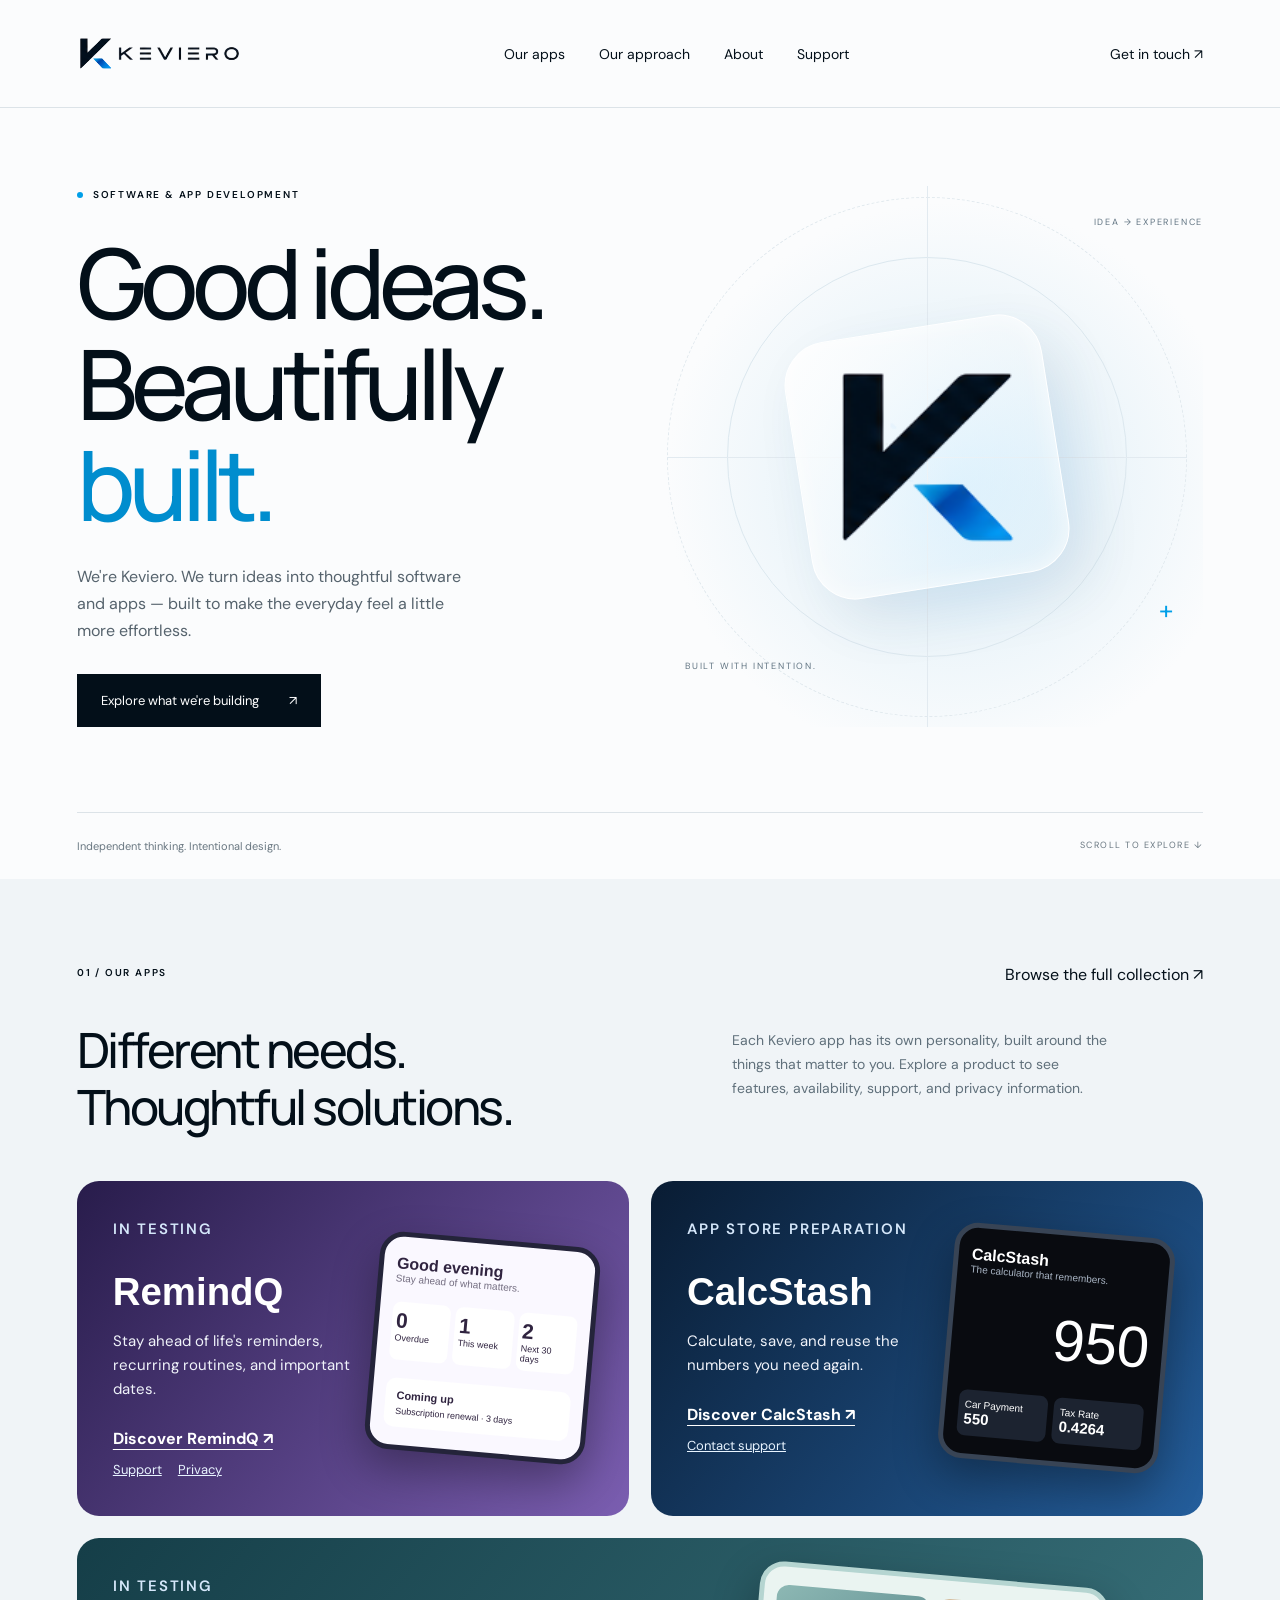
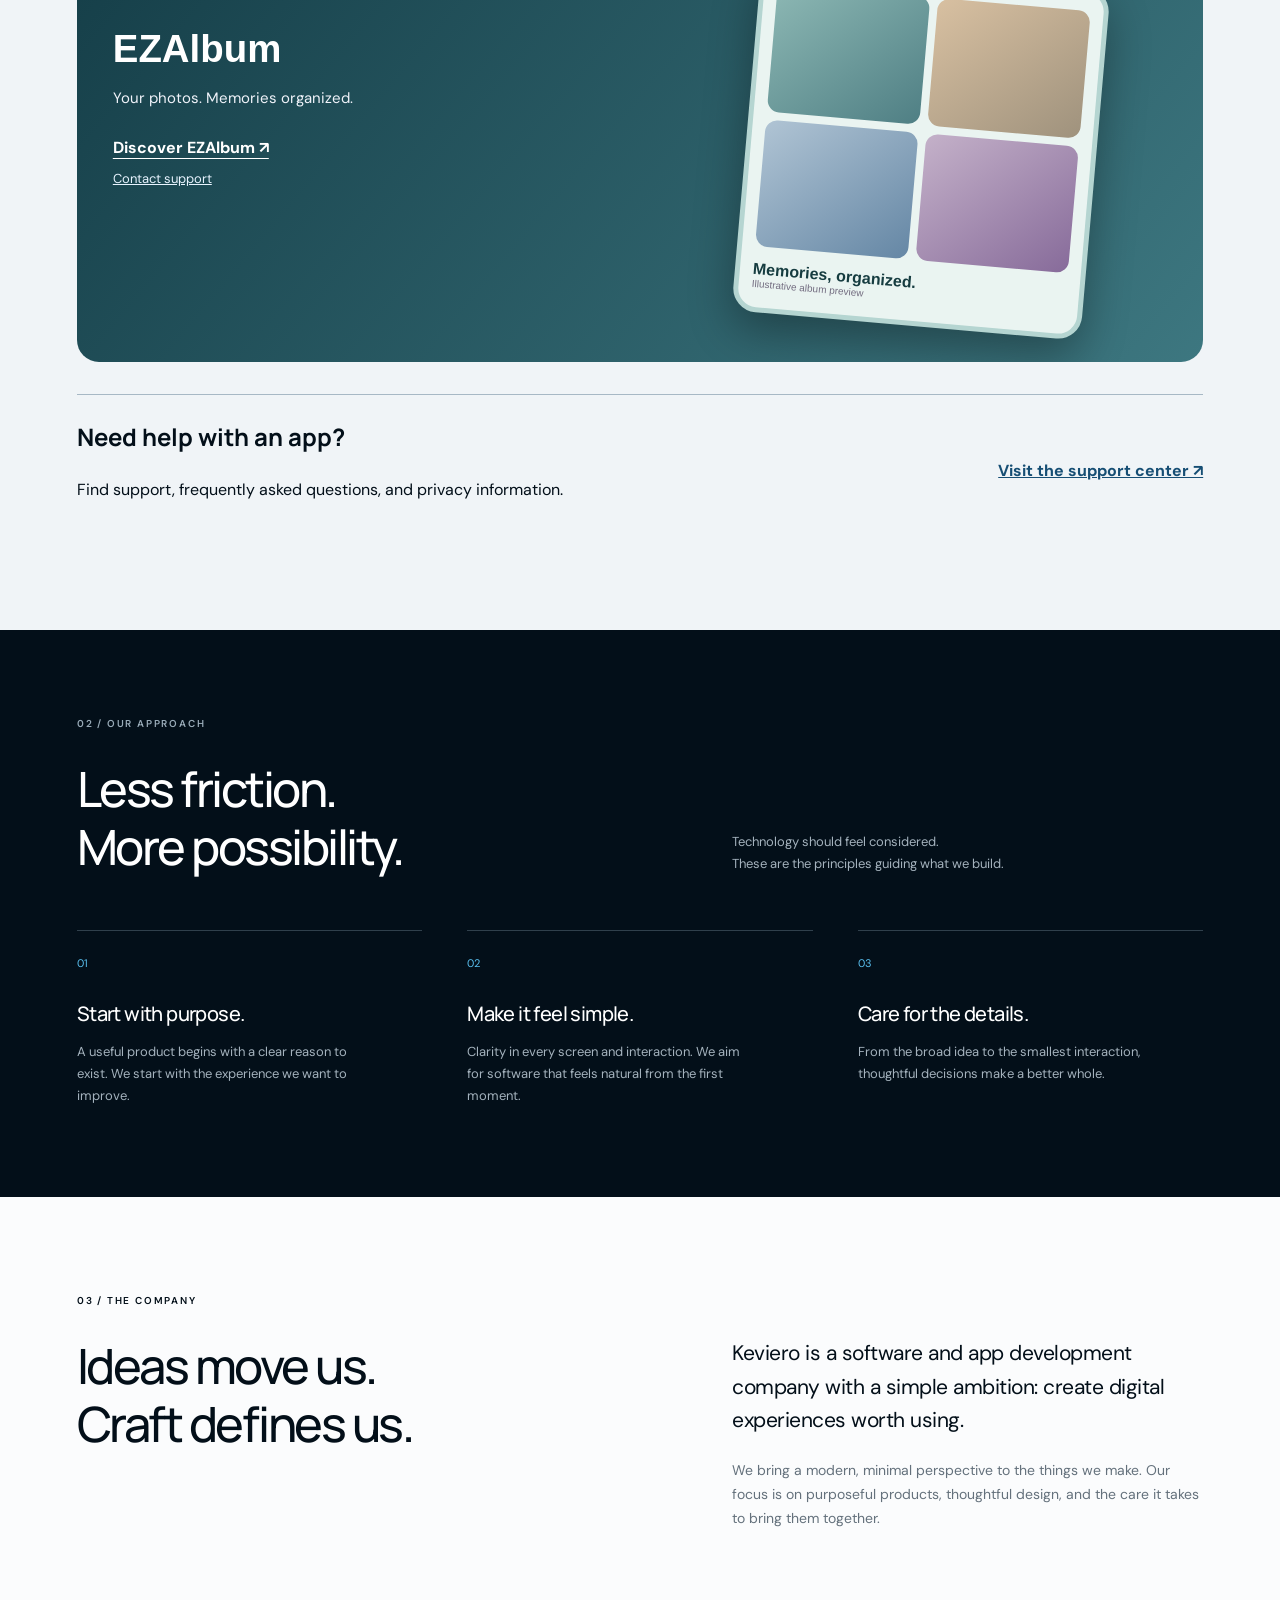
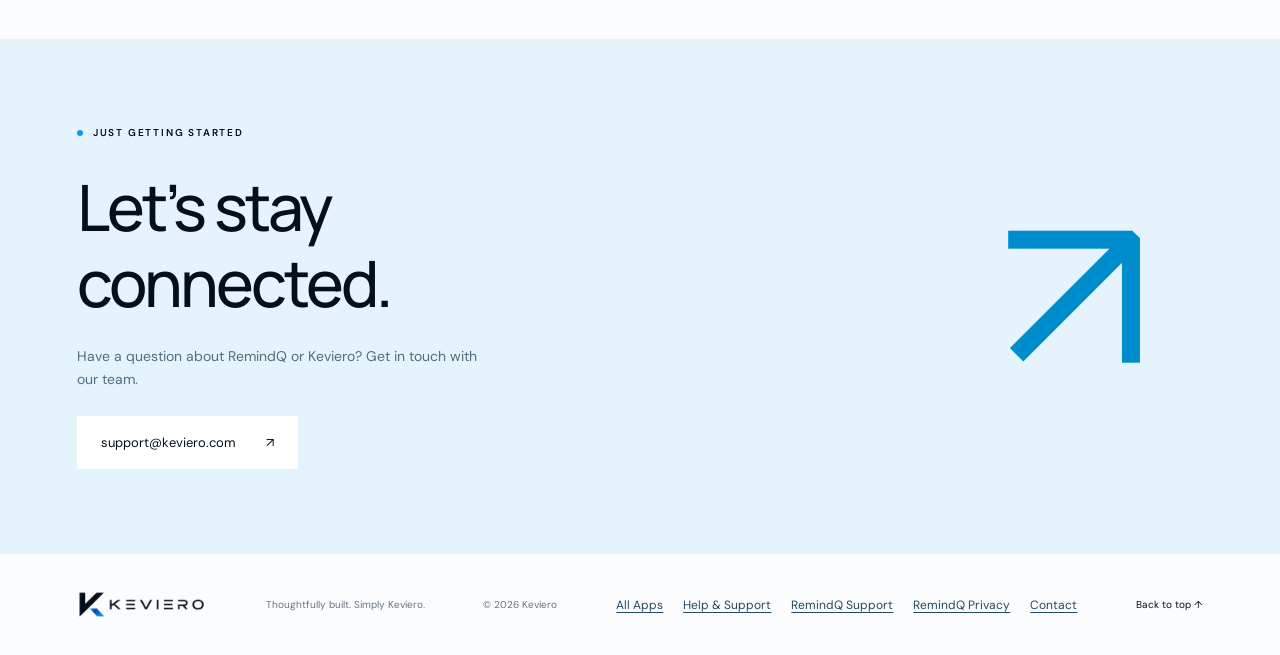
==== commit b0f692d8: "Improve homepage search description and direct contact action" ====
--- a/index.html
+++ b/index.html
@@ -1 +1 @@
-<!doctype html><html lang="en"><head><meta charset="utf-8"><meta name="viewport" content="width=device-width,initial-scale=1"><title>Keviero — Thoughtfully built software</title><meta name="description" content="Keviero creates thoughtful software and apps. Discover our approach and our upcoming app collection."><meta name="theme-color" content="#030f19"><link rel="icon" href="./favicon.ico"><link rel="stylesheet" href="./style.css"></head><body><a class="skip" href="#main">Skip to content</a><header><a class="brand" href="#" aria-label="Keviero home"><img src="./logo.png" alt="Keviero" width="640" height="144"></a><nav aria-label="Main navigation"><a href="./apps/">Our apps</a><a href="#approach">Our approach</a><a href="#about">About</a><a href="./support/">Support</a></nav><a class="header-link" href="#next">Get in touch ↗</a></header><main id="main"><section class="hero"><div><p class="eyebrow"><i></i> SOFTWARE & APP DEVELOPMENT</p><h1>Good ideas.<br>Beautifully<br><em>built.</em></h1><p class="intro">We're Keviero. We turn ideas into thoughtful software and apps — built to make the everyday feel a little more effortless.</p><a class="button" href="./apps/">Explore what we're building <span>↗</span></a></div><div class="hero-art" aria-hidden="true"><div class="orbit"></div><div class="orbit second"></div><div class="axis"></div><div class="glass"><img src="./mark.png" alt="" width="144" height="144"></div><span class="art-note top">IDEA → EXPERIENCE</span><span class="art-note bottom">BUILT WITH INTENTION.</span><span class="cross">+</span></div><div class="hero-bottom"><span>Independent thinking. Intentional design.</span><a href="#apps">SCROLL TO EXPLORE ↓</a></div></section><section id="apps" class="section apps"><div class="section-top"><p class="eyebrow">01 / OUR APPS</p><a href="./apps/">Browse the full collection ↗</a></div><div class="split heading"><h2>Different needs.<br>Thoughtful solutions.</h2><p>Each Keviero app has its own personality, built around the things that matter to you. Explore a product to see features, availability, support, and privacy information.</p></div><div class="home-product-grid"><article class="home-product remindq-product"><div class="home-product-copy"><p class="eyebrow">IN TESTING</p><h3>RemindQ</h3><p>Stay ahead of life's reminders, recurring routines, and important dates.</p><a class="home-product-action" href="./remindq/">Discover RemindQ ↗</a><div class="home-product-links"><a href="./remindq/support/">Support</a><a href="./remindq/privacy/">Privacy</a></div></div><div class="home-ui-preview reminder-preview" aria-hidden="true"><strong>Good evening</strong><small>Stay ahead of what matters.</small><div class="preview-stats"><span><b>0</b>Overdue</span><span><b>1</b>This week</span><span><b>2</b>Next 30 days</span></div><div class="preview-item">Coming up <span>Subscription renewal · 3 days</span></div></div></article><article class="home-product calcstash-product"><div class="home-product-copy"><p class="eyebrow">APP STORE PREPARATION</p><h3>CalcStash</h3><p>Calculate, save, and reuse the numbers you need again.</p><a class="home-product-action" href="./calcstash/">Discover CalcStash ↗</a><div class="home-product-links"><a href="mailto:support@keviero.com?subject=CalcStash%20support">Contact support</a></div></div><div class="home-ui-preview calculator-preview" aria-hidden="true"><strong>CalcStash</strong><small>The calculator that remembers.</small><div class="preview-number">950</div><div class="preview-saved"><span>Car Payment <b>550</b></span><span>Tax Rate <b>0.4264</b></span></div></div></article><article class="home-product ezalbum-product"><div class="home-product-copy"><p class="eyebrow">IN TESTING</p><h3>EZAlbum</h3><p>Your photos. Memories organized.</p><a class="home-product-action" href="./ezalbum/">Discover EZAlbum ↗</a><div class="home-product-links"><a href="mailto:support@keviero.com?subject=EZAlbum%20support">Contact support</a></div></div><div class="home-ui-preview album-preview" aria-hidden="true"><div class="album-mosaic"><span></span><span></span><span></span><span></span></div><strong>Memories, organized.</strong><small>Illustrative album preview</small></div></article></div><div class="home-help"><div><h3>Need help with an app?</h3><p>Find support, frequently asked questions, and privacy information.</p></div><a href="./support/">Visit the support center ↗</a></div></section><section id="approach" class="section approach"><p class="eyebrow">02 / OUR APPROACH</p><div class="split heading"><h2>Less friction.<br>More possibility.</h2><p>Technology should feel considered.<br>These are the principles guiding what we build.</p></div><div class="principles"><article><span>01</span><h3>Start with purpose.</h3><p>A useful product begins with a clear reason to exist. We start with the experience we want to improve.</p></article><article><span>02</span><h3>Make it feel simple.</h3><p>Clarity in every screen and interaction. We aim for software that feels natural from the first moment.</p></article><article><span>03</span><h3>Care for the details.</h3><p>From the broad idea to the smallest interaction, thoughtful decisions make a better whole.</p></article></div></section><section id="about" class="section about"><p class="eyebrow">03 / THE COMPANY</p><div class="split"><h2>Ideas move us.<br>Craft defines us.</h2><div><p class="large">Keviero is a software and app development company with a simple ambition: create digital experiences worth using.</p><p>We bring a modern, minimal perspective to the things we make. Our focus is on purposeful products, thoughtful design, and the care it takes to bring them together.</p></div></div></section><section id="next" class="section next"><div><p class="eyebrow"><i></i> JUST GETTING STARTED</p><h2>Let’s stay<br>connected.</h2><p>Have a question about RemindQ or Keviero? Get in touch with our team.</p><a class="button light" href="mailto:support@keviero.com">support@keviero.com <span>↗</span></a></div><span class="next-arrow" aria-hidden="true">↗</span></section></main><footer><a class="brand" href="#" aria-label="Keviero home"><img src="./logo.png" alt="Keviero" width="640" height="144" loading="lazy"></a><p>Thoughtfully built. Simply Keviero.</p><span>© 2026 Keviero</span><nav class="footer-links" aria-label="Footer links"><a href="./apps/">All Apps</a><a href="./support/">Help &amp; Support</a><a href="./remindq/support/">RemindQ Support</a><a href="./remindq/privacy/">RemindQ Privacy</a><a href="mailto:support@keviero.com">Contact</a></nav><a href="#">Back to top ↑</a></footer></body></html>
+<!doctype html><html lang="en"><head><meta charset="utf-8"><meta name="viewport" content="width=device-width,initial-scale=1"><title>Keviero — Thoughtfully built software</title><meta name="description" content="Keviero creates thoughtful software and apps. Explore RemindQ, CalcStash, and EZAlbum, with app features, support, and privacy resources."><meta name="theme-color" content="#030f19"><link rel="icon" href="./favicon.ico"><link rel="stylesheet" href="./style.css"></head><body><a class="skip" href="#main">Skip to content</a><header><a class="brand" href="#" aria-label="Keviero home"><img src="./logo.png" alt="Keviero" width="640" height="144"></a><nav aria-label="Main navigation"><a href="./apps/">Our apps</a><a href="#approach">Our approach</a><a href="#about">About</a><a href="./support/">Support</a></nav><a class="header-link" href="#next">Get in touch ↗</a></header><main id="main"><section class="hero"><div><p class="eyebrow"><i></i> SOFTWARE & APP DEVELOPMENT</p><h1>Good ideas.<br>Beautifully<br><em>built.</em></h1><p class="intro">We're Keviero. We turn ideas into thoughtful software and apps — built to make the everyday feel a little more effortless.</p><a class="button" href="./apps/">Explore what we're building <span>↗</span></a></div><div class="hero-art" aria-hidden="true"><div class="orbit"></div><div class="orbit second"></div><div class="axis"></div><div class="glass"><img src="./mark.png" alt="" width="144" height="144"></div><span class="art-note top">IDEA → EXPERIENCE</span><span class="art-note bottom">BUILT WITH INTENTION.</span><span class="cross">+</span></div><div class="hero-bottom"><span>Independent thinking. Intentional design.</span><a href="#apps">SCROLL TO EXPLORE ↓</a></div></section><section id="apps" class="section apps"><div class="section-top"><p class="eyebrow">01 / OUR APPS</p><a href="./apps/">Browse the full collection ↗</a></div><div class="split heading"><h2>Different needs.<br>Thoughtful solutions.</h2><p>Each Keviero app has its own personality, built around the things that matter to you. Explore a product to see features, availability, support, and privacy information.</p></div><div class="home-product-grid"><article class="home-product remindq-product"><div class="home-product-copy"><p class="eyebrow">IN TESTING</p><h3>RemindQ</h3><p>Stay ahead of life's reminders, recurring routines, and important dates.</p><a class="home-product-action" href="./remindq/">Discover RemindQ ↗</a><div class="home-product-links"><a href="./remindq/support/">Support</a><a href="./remindq/privacy/">Privacy</a></div></div><div class="home-ui-preview reminder-preview" aria-hidden="true"><strong>Good evening</strong><small>Stay ahead of what matters.</small><div class="preview-stats"><span><b>0</b>Overdue</span><span><b>1</b>This week</span><span><b>2</b>Next 30 days</span></div><div class="preview-item">Coming up <span>Subscription renewal · 3 days</span></div></div></article><article class="home-product calcstash-product"><div class="home-product-copy"><p class="eyebrow">APP STORE PREPARATION</p><h3>CalcStash</h3><p>Calculate, save, and reuse the numbers you need again.</p><a class="home-product-action" href="./calcstash/">Discover CalcStash ↗</a><div class="home-product-links"><a href="mailto:support@keviero.com?subject=CalcStash%20support">Contact support</a></div></div><div class="home-ui-preview calculator-preview" aria-hidden="true"><strong>CalcStash</strong><small>The calculator that remembers.</small><div class="preview-number">950</div><div class="preview-saved"><span>Car Payment <b>550</b></span><span>Tax Rate <b>0.4264</b></span></div></div></article><article class="home-product ezalbum-product"><div class="home-product-copy"><p class="eyebrow">IN TESTING</p><h3>EZAlbum</h3><p>Your photos. Memories organized.</p><a class="home-product-action" href="./ezalbum/">Discover EZAlbum ↗</a><div class="home-product-links"><a href="mailto:support@keviero.com?subject=EZAlbum%20support">Contact support</a></div></div><div class="home-ui-preview album-preview" aria-hidden="true"><div class="album-mosaic"><span></span><span></span><span></span><span></span></div><strong>Memories, organized.</strong><small>Illustrative album preview</small></div></article></div><div class="home-help"><div><h3>Need help with an app?</h3><p>Find support, frequently asked questions, and privacy information.</p></div><a href="./support/">Visit the support center ↗</a></div></section><section id="approach" class="section approach"><p class="eyebrow">02 / OUR APPROACH</p><div class="split heading"><h2>Less friction.<br>More possibility.</h2><p>Technology should feel considered.<br>These are the principles guiding what we build.</p></div><div class="principles"><article><span>01</span><h3>Start with purpose.</h3><p>A useful product begins with a clear reason to exist. We start with the experience we want to improve.</p></article><article><span>02</span><h3>Make it feel simple.</h3><p>Clarity in every screen and interaction. We aim for software that feels natural from the first moment.</p></article><article><span>03</span><h3>Care for the details.</h3><p>From the broad idea to the smallest interaction, thoughtful decisions make a better whole.</p></article></div></section><section id="about" class="section about"><p class="eyebrow">03 / THE COMPANY</p><div class="split"><h2>Ideas move us.<br>Craft defines us.</h2><div><p class="large">Keviero is a software and app development company with a simple ambition: create digital experiences worth using.</p><p>We bring a modern, minimal perspective to the things we make. Our focus is on purposeful products, thoughtful design, and the care it takes to bring them together.</p></div></div></section><section id="next" class="section next"><div><p class="eyebrow"><i></i> JUST GETTING STARTED</p><h2>Let’s stay<br>connected.</h2><p>Have a question about RemindQ or Keviero? Get in touch with our team.</p><a class="button light" href="mailto:support@keviero.com">support@keviero.com <span>↗</span></a></div><span class="next-arrow" aria-hidden="true">↗</span></section></main><footer><a class="brand" href="#" aria-label="Keviero home"><img src="./logo.png" alt="Keviero" width="640" height="144" loading="lazy"></a><p>Thoughtfully built. Simply Keviero.</p><span>© 2026 Keviero</span><nav class="footer-links" aria-label="Footer links"><a href="./apps/">All Apps</a><a href="./support/">Help &amp; Support</a><a href="./remindq/support/">RemindQ Support</a><a href="./remindq/privacy/">RemindQ Privacy</a><a href="mailto:support@keviero.com">Contact</a></nav><a href="#">Back to top ↑</a></footer></body></html>
--- a/style.css
+++ b/style.css
@@ -8,3 +8,6 @@
 .app-resources{display:flex;flex-wrap:wrap;gap:10px 18px;margin:18px 0 0!important;max-width:none!important}.app-resources a{display:inline-block;color:#0065b3;text-decoration:underline;text-underline-offset:3px;font-size:13px}.footer-links{display:flex;flex-wrap:wrap;gap:10px 20px;font-size:12px}.footer-links a{color:#24495e!important;text-decoration:underline;text-underline-offset:3px}@media(max-width:620px){header nav{gap:10px;font-size:11px}header nav a:last-child{display:inline}footer .footer-links{width:100%;gap:14px}footer .footer-links a{font-size:12px}}
 
 .product-page-link a{display:inline-block;color:#0065b3;font-size:14px;font-weight:650;text-decoration:underline;text-underline-offset:3px;margin:4px 0 16px}.product-page-link a:focus-visible{outline:3px solid #009fe8;outline-offset:4px}
+
+/* Editorial, product-first homepage section */
+.home-product-grid{display:grid;grid-template-columns:repeat(2,minmax(0,1fr));gap:22px;margin:32px 0}.home-product{display:grid;grid-template-columns:minmax(0,1fr) minmax(0,.9fr);gap:14px;min-height:335px;border-radius:22px;padding:clamp(22px,3vw,36px);overflow:hidden;position:relative}.home-product.remindq-product{background:linear-gradient(130deg,#281c4b,#7b5eb1);color:#fff}.home-product.calcstash-product{background:linear-gradient(130deg,#091c33,#245e9c);color:#fff}.home-product.ezalbum-product{background:linear-gradient(130deg,#153e48,#3d7780);color:#fff;grid-column:1/-1;min-height:275px}.home-product-copy{position:relative;z-index:2}.home-product .eyebrow{color:#d5e7fa!important}.home-product h3{font-family:Arial,sans-serif!important;letter-spacing:0!important;font-size:clamp(29px,3vw,44px)!important;line-height:1.2!important;margin:14px 0!important}.home-product p{color:#f0f3fa;font-size:15px;line-height:1.6}.home-product-action{display:inline-block;color:#fff!important;text-decoration:underline;text-underline-offset:5px;font-weight:700;margin:12px 0}.home-product-links{display:flex;gap:16px;flex-wrap:wrap}.home-product-links a{color:#e8f4ff!important;font-size:13px;text-decoration:underline}.home-ui-preview{align-self:center;min-width:0;background:#faf8ff;color:#302440;border:5px solid #24243a;border-radius:24px;box-shadow:0 18px 45px #0005;padding:18px 13px;transform:rotate(5deg);font-family:Arial,sans-serif}.home-ui-preview strong{display:block;font-size:16px}.home-ui-preview small{display:block;font-size:10px;color:#736d80}.preview-stats{display:grid;grid-template-columns:repeat(3,minmax(0,1fr));gap:5px;margin:18px 0}.preview-stats span{background:white;border-radius:8px;padding:7px 4px;font-size:9px}.preview-stats b{display:block;font-size:21px}.preview-item{background:#fff;border-radius:10px;padding:11px;font-size:11px;font-weight:700}.preview-item span{display:block;font-size:9px;font-weight:400;margin-top:5px}.calculator-preview{background:#090b10;color:white;border-color:#384455}.calculator-preview small{color:#aab6c5}.preview-number{text-align:right;font-size:58px;margin:24px 0}.preview-saved{display:flex;gap:6px}.preview-saved span{background:#1c2330;border-radius:8px;padding:9px 6px;font-size:10px;flex:1}.preview-saved b{display:block;font-size:15px}.album-preview{background:#eaf4f1;color:#163c40;border-color:#b5d5d1;max-width:350px;width:100%;justify-self:center}.album-mosaic{display:grid;grid-template-columns:repeat(2,1fr);gap:8px;margin-bottom:14px}.album-mosaic span{aspect-ratio:1.2;border-radius:12px;background:linear-gradient(140deg,#8db8b4,#4f7f84)}.album-mosaic span:nth-child(2){background:linear-gradient(140deg,#d8c0a1,#9f927d)}.album-mosaic span:nth-child(3){background:linear-gradient(140deg,#b0c4d4,#6587a5)}.album-mosaic span:nth-child(4){background:linear-gradient(140deg,#c4b1c9,#876b9a)}.home-help{display:flex;justify-content:space-between;align-items:center;gap:20px;border-top:1px solid #a7b8c5;padding:26px 0}.home-help h3{font-size:24px;letter-spacing:normal;line-height:1.3}.home-help a{color:#164e74;font-weight:700;text-decoration:underline}@media(max-width:850px){.home-product-grid{grid-template-columns:1fr}.home-product.ezalbum-product{grid-column:auto}}@media(max-width:540px){.home-product{grid-template-columns:1fr;gap:16px}.home-ui-preview{max-width:270px;width:75%;justify-self:center;transform:rotate(2deg)}.home-help{align-items:flex-start;flex-direction:column}.home-product h3{font-size:34px!important}}
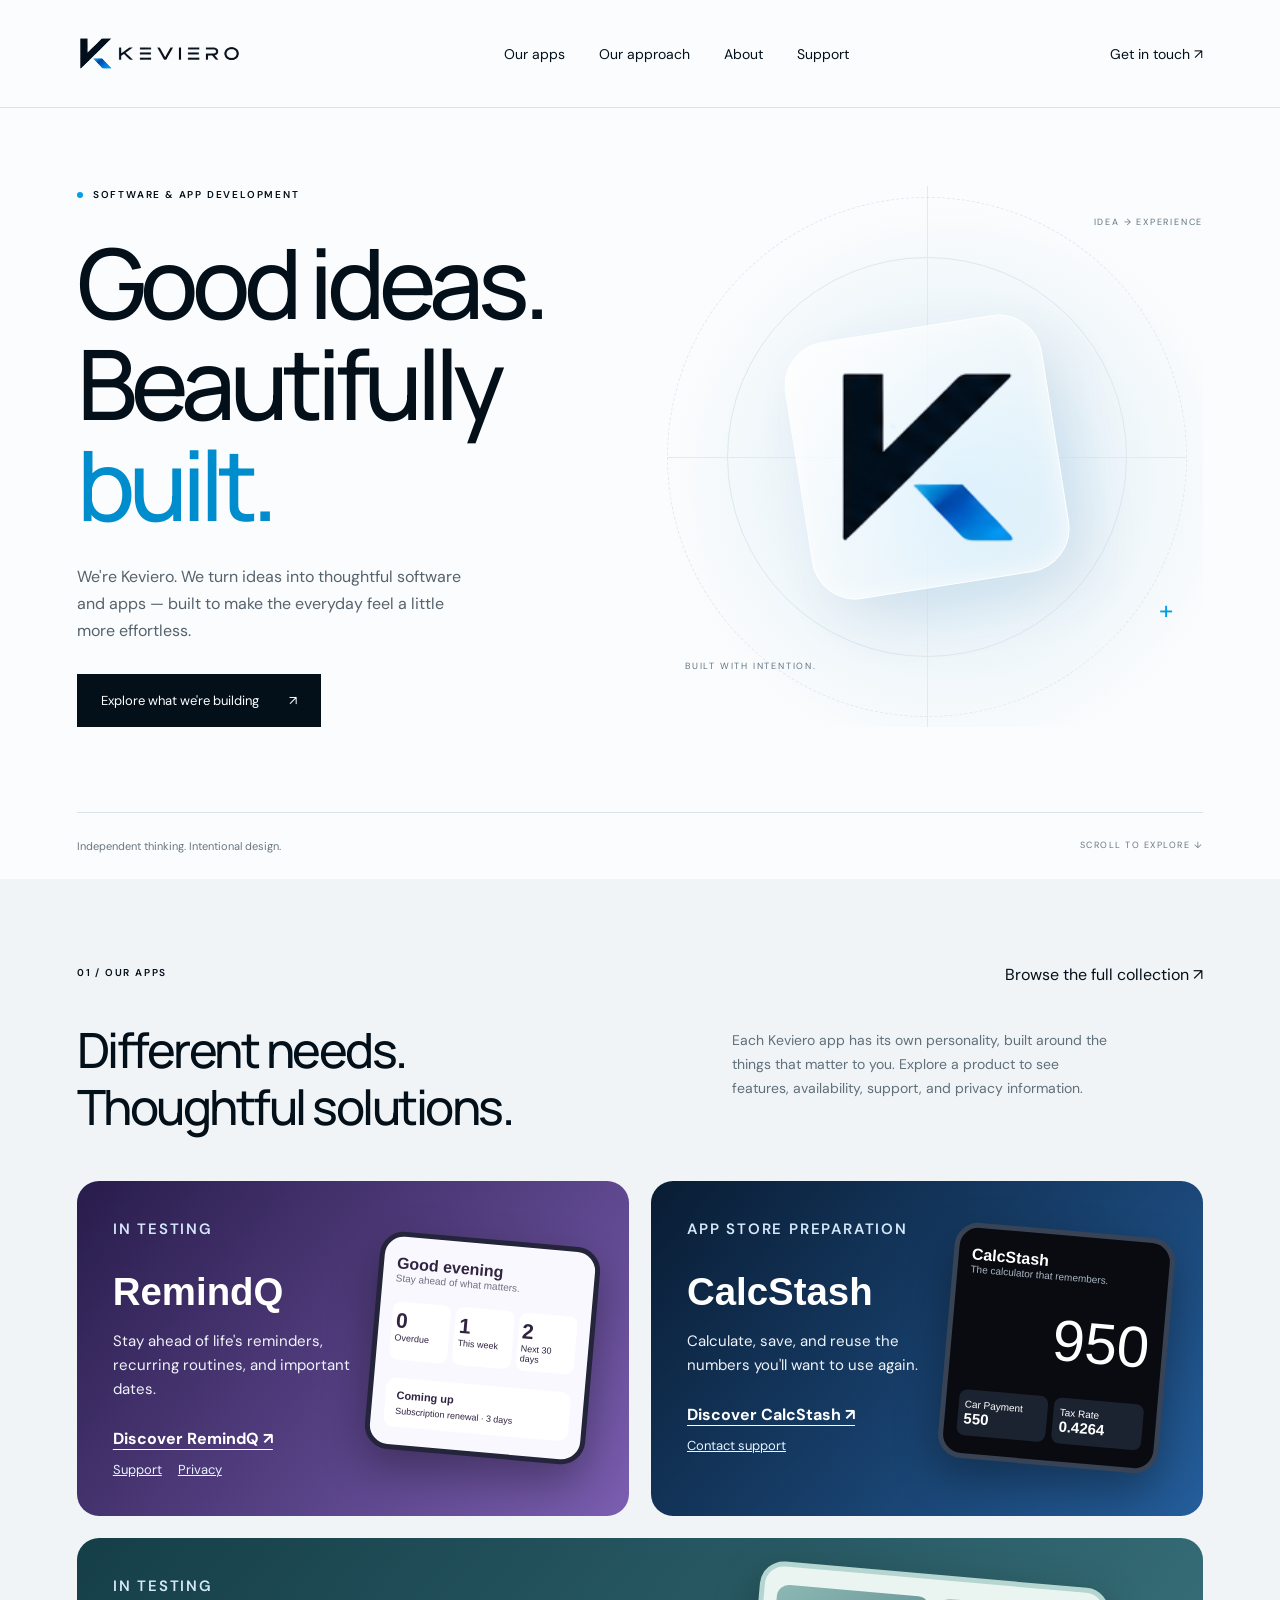
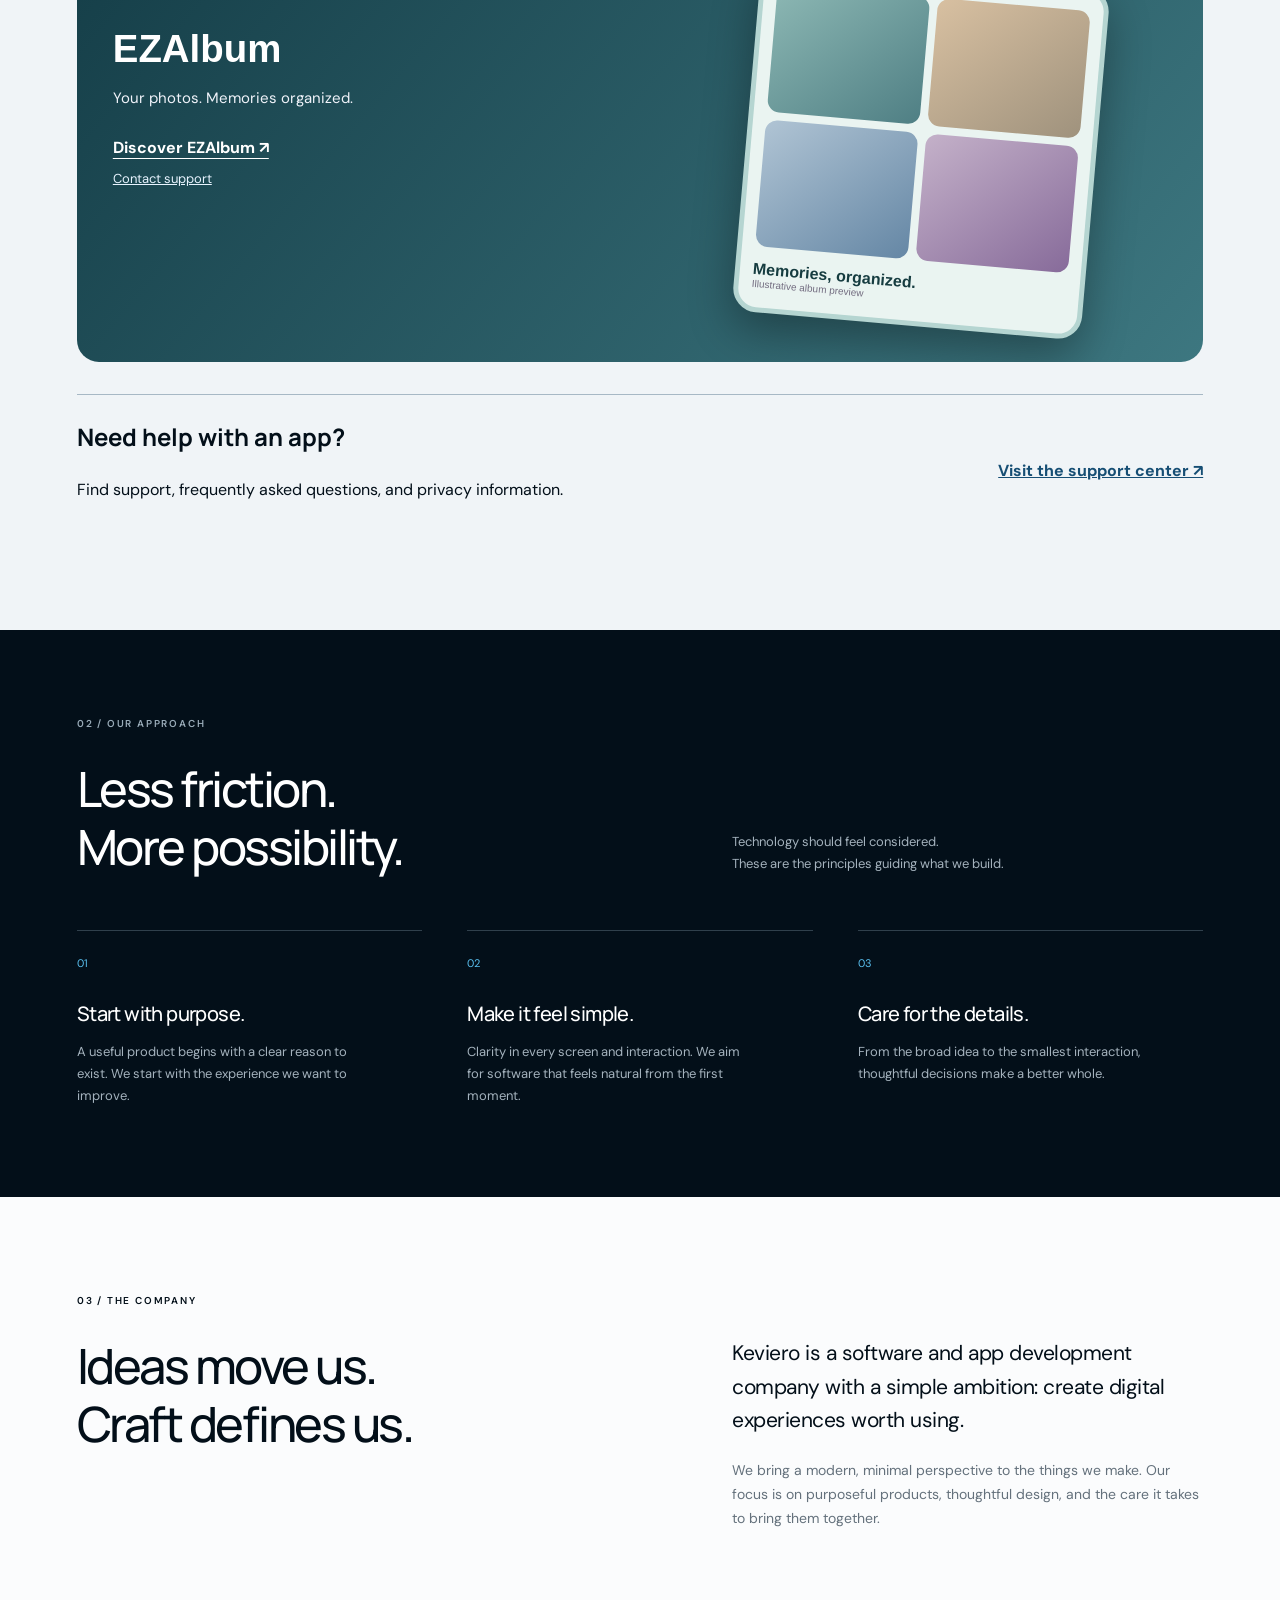
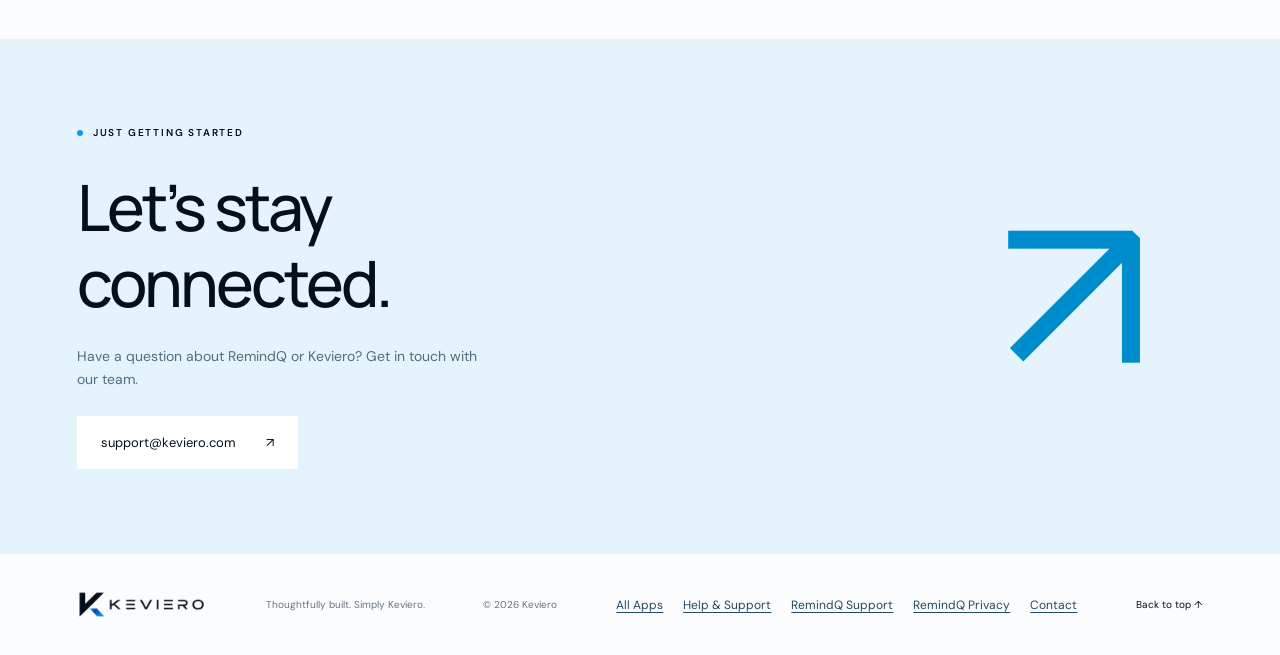
==== commit 8f84762b: "Proofread website copy and correct grammar and terminology" ====
--- a/index.html
+++ b/index.html
@@ -1 +1 @@
-<!doctype html><html lang="en"><head><meta charset="utf-8"><meta name="viewport" content="width=device-width,initial-scale=1"><title>Keviero — Thoughtfully built software</title><meta name="description" content="Keviero creates thoughtful software and apps. Explore RemindQ, CalcStash, and EZAlbum, with app features, support, and privacy resources."><meta name="theme-color" content="#030f19"><link rel="icon" href="./favicon.ico"><link rel="stylesheet" href="./style.css"></head><body><a class="skip" href="#main">Skip to content</a><header><a class="brand" href="#" aria-label="Keviero home"><img src="./logo.png" alt="Keviero" width="640" height="144"></a><nav aria-label="Main navigation"><a href="./apps/">Our apps</a><a href="#approach">Our approach</a><a href="#about">About</a><a href="./support/">Support</a></nav><a class="header-link" href="#next">Get in touch ↗</a></header><main id="main"><section class="hero"><div><p class="eyebrow"><i></i> SOFTWARE & APP DEVELOPMENT</p><h1>Good ideas.<br>Beautifully<br><em>built.</em></h1><p class="intro">We're Keviero. We turn ideas into thoughtful software and apps — built to make the everyday feel a little more effortless.</p><a class="button" href="./apps/">Explore what we're building <span>↗</span></a></div><div class="hero-art" aria-hidden="true"><div class="orbit"></div><div class="orbit second"></div><div class="axis"></div><div class="glass"><img src="./mark.png" alt="" width="144" height="144"></div><span class="art-note top">IDEA → EXPERIENCE</span><span class="art-note bottom">BUILT WITH INTENTION.</span><span class="cross">+</span></div><div class="hero-bottom"><span>Independent thinking. Intentional design.</span><a href="#apps">SCROLL TO EXPLORE ↓</a></div></section><section id="apps" class="section apps"><div class="section-top"><p class="eyebrow">01 / OUR APPS</p><a href="./apps/">Browse the full collection ↗</a></div><div class="split heading"><h2>Different needs.<br>Thoughtful solutions.</h2><p>Each Keviero app has its own personality, built around the things that matter to you. Explore a product to see features, availability, support, and privacy information.</p></div><div class="home-product-grid"><article class="home-product remindq-product"><div class="home-product-copy"><p class="eyebrow">IN TESTING</p><h3>RemindQ</h3><p>Stay ahead of life's reminders, recurring routines, and important dates.</p><a class="home-product-action" href="./remindq/">Discover RemindQ ↗</a><div class="home-product-links"><a href="./remindq/support/">Support</a><a href="./remindq/privacy/">Privacy</a></div></div><div class="home-ui-preview reminder-preview" aria-hidden="true"><strong>Good evening</strong><small>Stay ahead of what matters.</small><div class="preview-stats"><span><b>0</b>Overdue</span><span><b>1</b>This week</span><span><b>2</b>Next 30 days</span></div><div class="preview-item">Coming up <span>Subscription renewal · 3 days</span></div></div></article><article class="home-product calcstash-product"><div class="home-product-copy"><p class="eyebrow">APP STORE PREPARATION</p><h3>CalcStash</h3><p>Calculate, save, and reuse the numbers you need again.</p><a class="home-product-action" href="./calcstash/">Discover CalcStash ↗</a><div class="home-product-links"><a href="mailto:support@keviero.com?subject=CalcStash%20support">Contact support</a></div></div><div class="home-ui-preview calculator-preview" aria-hidden="true"><strong>CalcStash</strong><small>The calculator that remembers.</small><div class="preview-number">950</div><div class="preview-saved"><span>Car Payment <b>550</b></span><span>Tax Rate <b>0.4264</b></span></div></div></article><article class="home-product ezalbum-product"><div class="home-product-copy"><p class="eyebrow">IN TESTING</p><h3>EZAlbum</h3><p>Your photos. Memories organized.</p><a class="home-product-action" href="./ezalbum/">Discover EZAlbum ↗</a><div class="home-product-links"><a href="mailto:support@keviero.com?subject=EZAlbum%20support">Contact support</a></div></div><div class="home-ui-preview album-preview" aria-hidden="true"><div class="album-mosaic"><span></span><span></span><span></span><span></span></div><strong>Memories, organized.</strong><small>Illustrative album preview</small></div></article></div><div class="home-help"><div><h3>Need help with an app?</h3><p>Find support, frequently asked questions, and privacy information.</p></div><a href="./support/">Visit the support center ↗</a></div></section><section id="approach" class="section approach"><p class="eyebrow">02 / OUR APPROACH</p><div class="split heading"><h2>Less friction.<br>More possibility.</h2><p>Technology should feel considered.<br>These are the principles guiding what we build.</p></div><div class="principles"><article><span>01</span><h3>Start with purpose.</h3><p>A useful product begins with a clear reason to exist. We start with the experience we want to improve.</p></article><article><span>02</span><h3>Make it feel simple.</h3><p>Clarity in every screen and interaction. We aim for software that feels natural from the first moment.</p></article><article><span>03</span><h3>Care for the details.</h3><p>From the broad idea to the smallest interaction, thoughtful decisions make a better whole.</p></article></div></section><section id="about" class="section about"><p class="eyebrow">03 / THE COMPANY</p><div class="split"><h2>Ideas move us.<br>Craft defines us.</h2><div><p class="large">Keviero is a software and app development company with a simple ambition: create digital experiences worth using.</p><p>We bring a modern, minimal perspective to the things we make. Our focus is on purposeful products, thoughtful design, and the care it takes to bring them together.</p></div></div></section><section id="next" class="section next"><div><p class="eyebrow"><i></i> JUST GETTING STARTED</p><h2>Let’s stay<br>connected.</h2><p>Have a question about RemindQ or Keviero? Get in touch with our team.</p><a class="button light" href="mailto:support@keviero.com">support@keviero.com <span>↗</span></a></div><span class="next-arrow" aria-hidden="true">↗</span></section></main><footer><a class="brand" href="#" aria-label="Keviero home"><img src="./logo.png" alt="Keviero" width="640" height="144" loading="lazy"></a><p>Thoughtfully built. Simply Keviero.</p><span>© 2026 Keviero</span><nav class="footer-links" aria-label="Footer links"><a href="./apps/">All Apps</a><a href="./support/">Help &amp; Support</a><a href="./remindq/support/">RemindQ Support</a><a href="./remindq/privacy/">RemindQ Privacy</a><a href="mailto:support@keviero.com">Contact</a></nav><a href="#">Back to top ↑</a></footer></body></html>
+<!doctype html><html lang="en"><head><meta charset="utf-8"><meta name="viewport" content="width=device-width,initial-scale=1"><title>Keviero — Thoughtfully built software</title><meta name="description" content="Keviero creates thoughtful software and apps. Explore RemindQ, CalcStash, and EZAlbum, with app features, support, and privacy resources."><meta name="theme-color" content="#030f19"><link rel="icon" href="./favicon.ico"><link rel="stylesheet" href="./style.css"></head><body><a class="skip" href="#main">Skip to content</a><header><a class="brand" href="#" aria-label="Keviero home"><img src="./logo.png" alt="Keviero" width="640" height="144"></a><nav aria-label="Main navigation"><a href="./apps/">Our apps</a><a href="#approach">Our approach</a><a href="#about">About</a><a href="./support/">Support</a></nav><a class="header-link" href="#next">Get in touch ↗</a></header><main id="main"><section class="hero"><div><p class="eyebrow"><i></i> SOFTWARE & APP DEVELOPMENT</p><h1>Good ideas.<br>Beautifully<br><em>built.</em></h1><p class="intro">We're Keviero. We turn ideas into thoughtful software and apps — built to make the everyday feel a little more effortless.</p><a class="button" href="./apps/">Explore what we're building <span>↗</span></a></div><div class="hero-art" aria-hidden="true"><div class="orbit"></div><div class="orbit second"></div><div class="axis"></div><div class="glass"><img src="./mark.png" alt="" width="144" height="144"></div><span class="art-note top">IDEA → EXPERIENCE</span><span class="art-note bottom">BUILT WITH INTENTION.</span><span class="cross">+</span></div><div class="hero-bottom"><span>Independent thinking. Intentional design.</span><a href="#apps">SCROLL TO EXPLORE ↓</a></div></section><section id="apps" class="section apps"><div class="section-top"><p class="eyebrow">01 / OUR APPS</p><a href="./apps/">Browse the full collection ↗</a></div><div class="split heading"><h2>Different needs.<br>Thoughtful solutions.</h2><p>Each Keviero app has its own personality, built around the things that matter to you. Explore a product to see features, availability, support, and privacy information.</p></div><div class="home-product-grid"><article class="home-product remindq-product"><div class="home-product-copy"><p class="eyebrow">IN TESTING</p><h3>RemindQ</h3><p>Stay ahead of life's reminders, recurring routines, and important dates.</p><a class="home-product-action" href="./remindq/">Discover RemindQ ↗</a><div class="home-product-links"><a href="./remindq/support/">Support</a><a href="./remindq/privacy/">Privacy</a></div></div><div class="home-ui-preview reminder-preview" aria-hidden="true"><strong>Good evening</strong><small>Stay ahead of what matters.</small><div class="preview-stats"><span><b>0</b>Overdue</span><span><b>1</b>This week</span><span><b>2</b>Next 30 days</span></div><div class="preview-item">Coming up <span>Subscription renewal · 3 days</span></div></div></article><article class="home-product calcstash-product"><div class="home-product-copy"><p class="eyebrow">APP STORE PREPARATION</p><h3>CalcStash</h3><p>Calculate, save, and reuse the numbers you'll want to use again.</p><a class="home-product-action" href="./calcstash/">Discover CalcStash ↗</a><div class="home-product-links"><a href="mailto:support@keviero.com?subject=CalcStash%20support">Contact support</a></div></div><div class="home-ui-preview calculator-preview" aria-hidden="true"><strong>CalcStash</strong><small>The calculator that remembers.</small><div class="preview-number">950</div><div class="preview-saved"><span>Car Payment <b>550</b></span><span>Tax Rate <b>0.4264</b></span></div></div></article><article class="home-product ezalbum-product"><div class="home-product-copy"><p class="eyebrow">IN TESTING</p><h3>EZAlbum</h3><p>Your photos. Memories organized.</p><a class="home-product-action" href="./ezalbum/">Discover EZAlbum ↗</a><div class="home-product-links"><a href="mailto:support@keviero.com?subject=EZAlbum%20support">Contact support</a></div></div><div class="home-ui-preview album-preview" aria-hidden="true"><div class="album-mosaic"><span></span><span></span><span></span><span></span></div><strong>Memories, organized.</strong><small>Illustrative album preview</small></div></article></div><div class="home-help"><div><h3>Need help with an app?</h3><p>Find support, frequently asked questions, and privacy information.</p></div><a href="./support/">Visit the support center ↗</a></div></section><section id="approach" class="section approach"><p class="eyebrow">02 / OUR APPROACH</p><div class="split heading"><h2>Less friction.<br>More possibility.</h2><p>Technology should feel considered.<br>These are the principles guiding what we build.</p></div><div class="principles"><article><span>01</span><h3>Start with purpose.</h3><p>A useful product begins with a clear reason to exist. We start with the experience we want to improve.</p></article><article><span>02</span><h3>Make it feel simple.</h3><p>Clarity in every screen and interaction. We aim for software that feels natural from the first moment.</p></article><article><span>03</span><h3>Care for the details.</h3><p>From the broad idea to the smallest interaction, thoughtful decisions make a better whole.</p></article></div></section><section id="about" class="section about"><p class="eyebrow">03 / THE COMPANY</p><div class="split"><h2>Ideas move us.<br>Craft defines us.</h2><div><p class="large">Keviero is a software and app development company with a simple ambition: create digital experiences worth using.</p><p>We bring a modern, minimal perspective to the things we make. Our focus is on purposeful products, thoughtful design, and the care it takes to bring them together.</p></div></div></section><section id="next" class="section next"><div><p class="eyebrow"><i></i> JUST GETTING STARTED</p><h2>Let’s stay<br>connected.</h2><p>Have a question about RemindQ or Keviero? Get in touch with our team.</p><a class="button light" href="mailto:support@keviero.com">support@keviero.com <span>↗</span></a></div><span class="next-arrow" aria-hidden="true">↗</span></section></main><footer><a class="brand" href="#" aria-label="Keviero home"><img src="./logo.png" alt="Keviero" width="640" height="144" loading="lazy"></a><p>Thoughtfully built. Simply Keviero.</p><span>© 2026 Keviero</span><nav class="footer-links" aria-label="Footer links"><a href="./apps/">All Apps</a><a href="./support/">Help &amp; Support</a><a href="./remindq/support/">RemindQ Support</a><a href="./remindq/privacy/">RemindQ Privacy</a><a href="mailto:support@keviero.com">Contact</a></nav><a href="#">Back to top ↑</a></footer></body></html>
--- a/style.css
+++ b/style.css
@@ -11,3 +11,7 @@
 
 /* Editorial, product-first homepage section */
 .home-product-grid{display:grid;grid-template-columns:repeat(2,minmax(0,1fr));gap:22px;margin:32px 0}.home-product{display:grid;grid-template-columns:minmax(0,1fr) minmax(0,.9fr);gap:14px;min-height:335px;border-radius:22px;padding:clamp(22px,3vw,36px);overflow:hidden;position:relative}.home-product.remindq-product{background:linear-gradient(130deg,#281c4b,#7b5eb1);color:#fff}.home-product.calcstash-product{background:linear-gradient(130deg,#091c33,#245e9c);color:#fff}.home-product.ezalbum-product{background:linear-gradient(130deg,#153e48,#3d7780);color:#fff;grid-column:1/-1;min-height:275px}.home-product-copy{position:relative;z-index:2}.home-product .eyebrow{color:#d5e7fa!important}.home-product h3{font-family:Arial,sans-serif!important;letter-spacing:0!important;font-size:clamp(29px,3vw,44px)!important;line-height:1.2!important;margin:14px 0!important}.home-product p{color:#f0f3fa;font-size:15px;line-height:1.6}.home-product-action{display:inline-block;color:#fff!important;text-decoration:underline;text-underline-offset:5px;font-weight:700;margin:12px 0}.home-product-links{display:flex;gap:16px;flex-wrap:wrap}.home-product-links a{color:#e8f4ff!important;font-size:13px;text-decoration:underline}.home-ui-preview{align-self:center;min-width:0;background:#faf8ff;color:#302440;border:5px solid #24243a;border-radius:24px;box-shadow:0 18px 45px #0005;padding:18px 13px;transform:rotate(5deg);font-family:Arial,sans-serif}.home-ui-preview strong{display:block;font-size:16px}.home-ui-preview small{display:block;font-size:10px;color:#736d80}.preview-stats{display:grid;grid-template-columns:repeat(3,minmax(0,1fr));gap:5px;margin:18px 0}.preview-stats span{background:white;border-radius:8px;padding:7px 4px;font-size:9px}.preview-stats b{display:block;font-size:21px}.preview-item{background:#fff;border-radius:10px;padding:11px;font-size:11px;font-weight:700}.preview-item span{display:block;font-size:9px;font-weight:400;margin-top:5px}.calculator-preview{background:#090b10;color:white;border-color:#384455}.calculator-preview small{color:#aab6c5}.preview-number{text-align:right;font-size:58px;margin:24px 0}.preview-saved{display:flex;gap:6px}.preview-saved span{background:#1c2330;border-radius:8px;padding:9px 6px;font-size:10px;flex:1}.preview-saved b{display:block;font-size:15px}.album-preview{background:#eaf4f1;color:#163c40;border-color:#b5d5d1;max-width:350px;width:100%;justify-self:center}.album-mosaic{display:grid;grid-template-columns:repeat(2,1fr);gap:8px;margin-bottom:14px}.album-mosaic span{aspect-ratio:1.2;border-radius:12px;background:linear-gradient(140deg,#8db8b4,#4f7f84)}.album-mosaic span:nth-child(2){background:linear-gradient(140deg,#d8c0a1,#9f927d)}.album-mosaic span:nth-child(3){background:linear-gradient(140deg,#b0c4d4,#6587a5)}.album-mosaic span:nth-child(4){background:linear-gradient(140deg,#c4b1c9,#876b9a)}.home-help{display:flex;justify-content:space-between;align-items:center;gap:20px;border-top:1px solid #a7b8c5;padding:26px 0}.home-help h3{font-size:24px;letter-spacing:normal;line-height:1.3}.home-help a{color:#164e74;font-weight:700;text-decoration:underline}@media(max-width:850px){.home-product-grid{grid-template-columns:1fr}.home-product.ezalbum-product{grid-column:auto}}@media(max-width:540px){.home-product{grid-template-columns:1fr;gap:16px}.home-ui-preview{max-width:270px;width:75%;justify-self:center;transform:rotate(2deg)}.home-help{align-items:flex-start;flex-direction:column}.home-product h3{font-size:34px!important}}
+
+/* Final mobile typography and editorial polish */
+@media(max-width:620px){.hero h1{font-size:clamp(44px,12vw,68px);letter-spacing:-.055em;overflow-wrap:normal}.hero{overflow:visible}.hero-art{overflow:hidden}.home-product{min-width:0}.home-product-copy{min-width:0}.home-ui-preview{box-sizing:border-box;max-width:100%}.home-product .home-product-action{line-height:1.5}}
+@media(max-width:380px){header{padding-left:4%;padding-right:4%}header nav{gap:9px;font-size:11px}.hero h1{font-size:clamp(42px,11.5vw,50px)}}
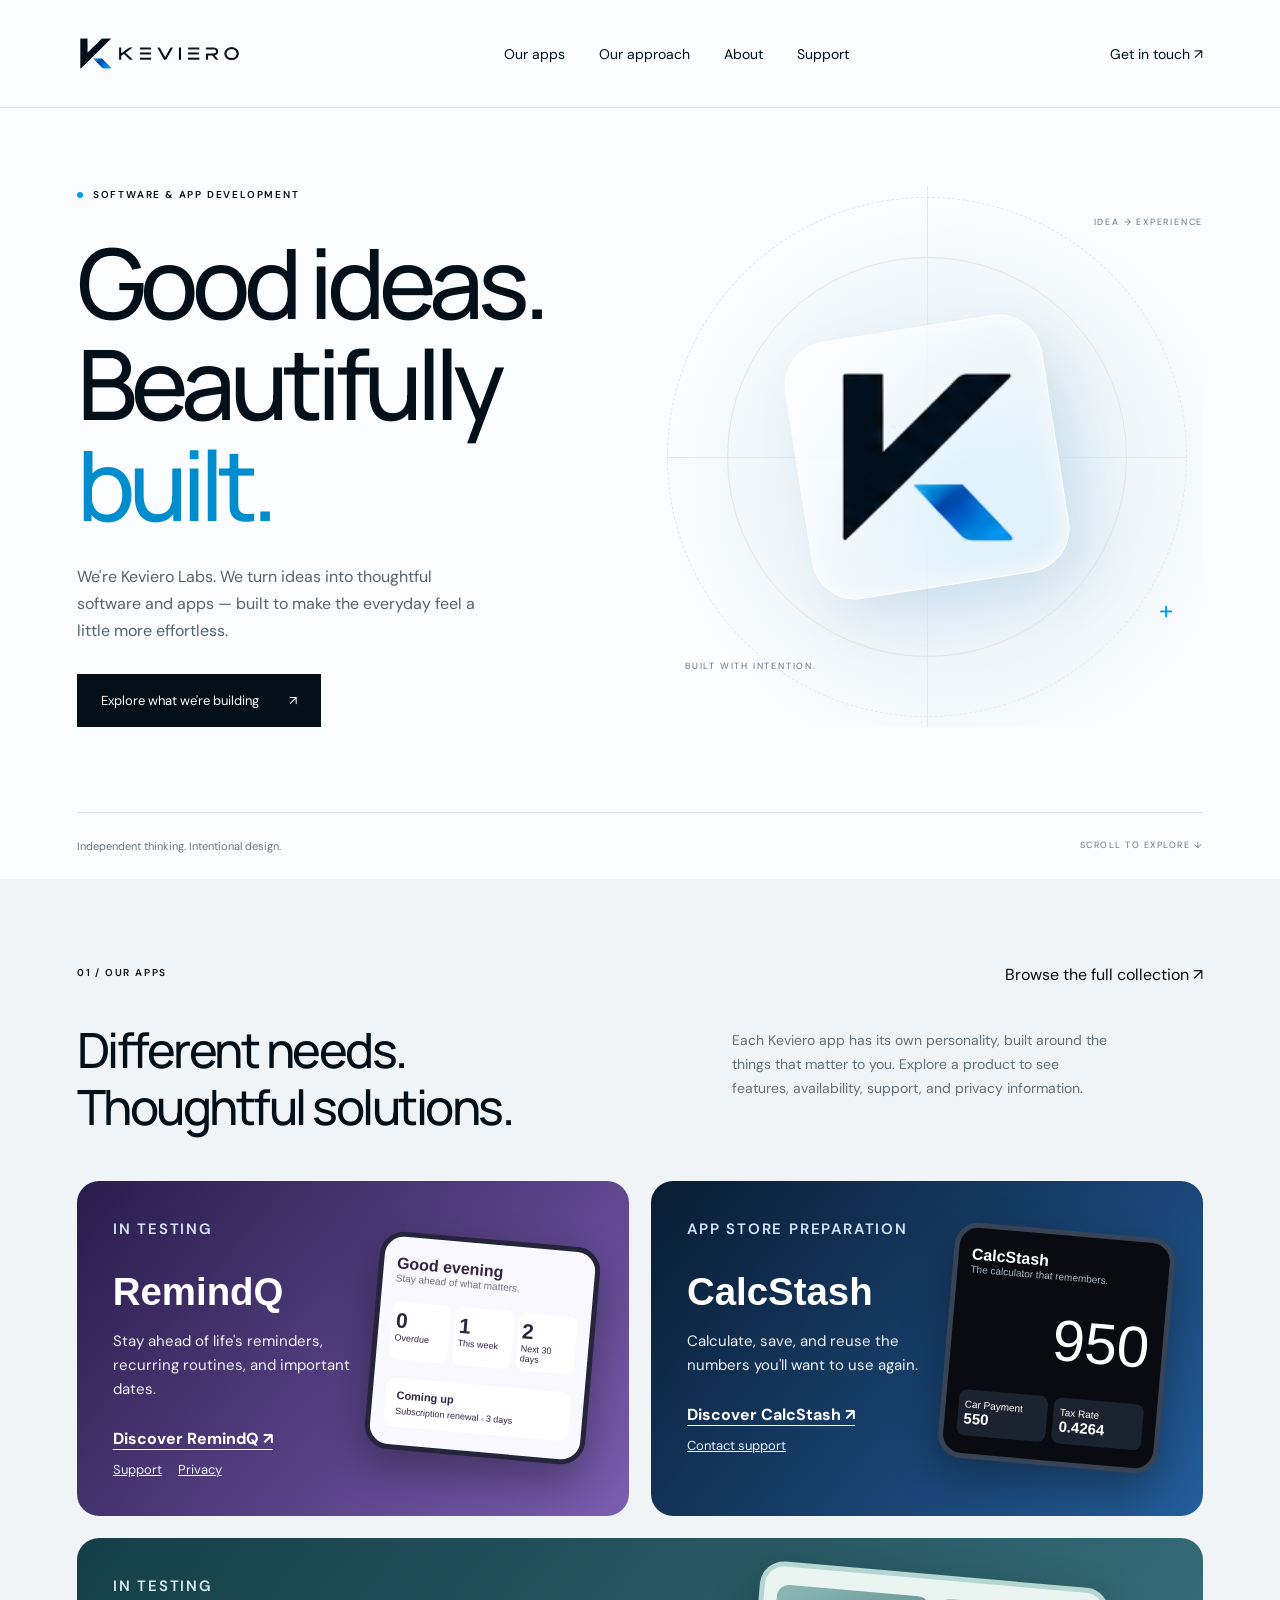
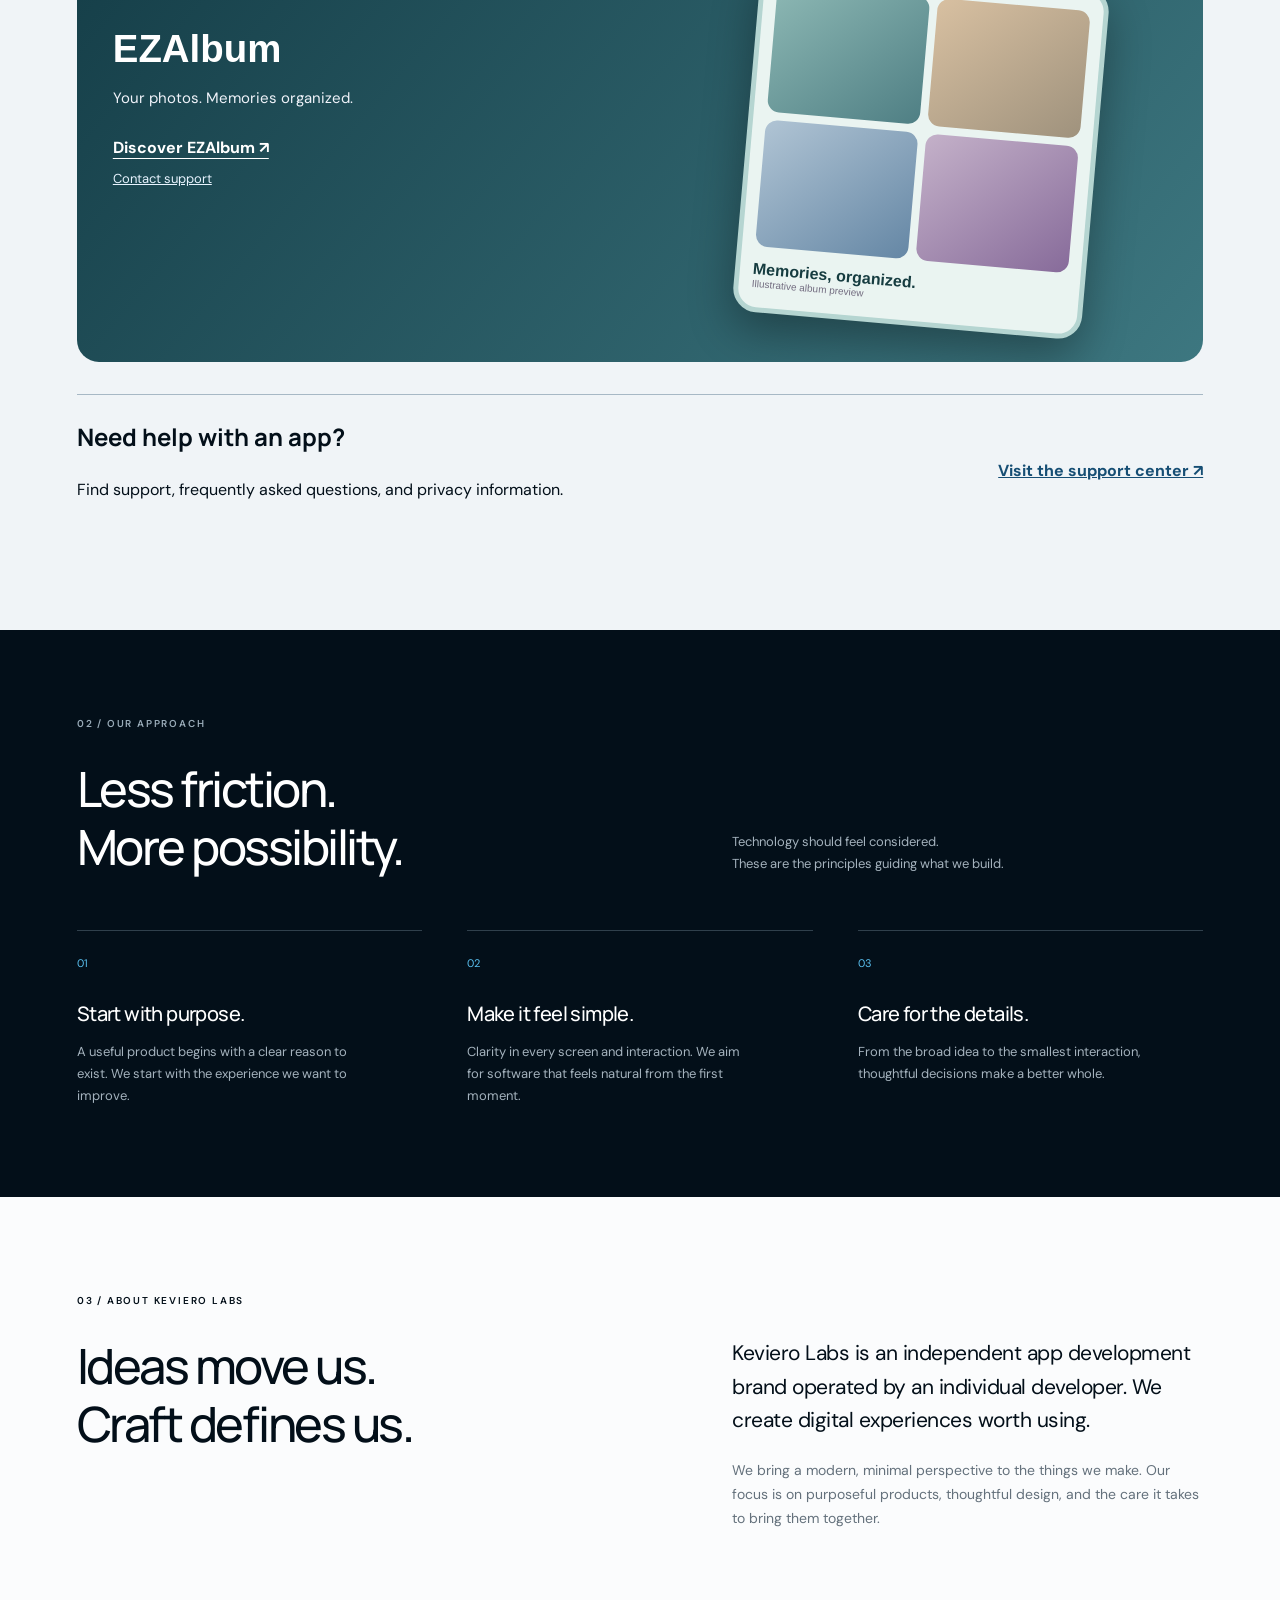
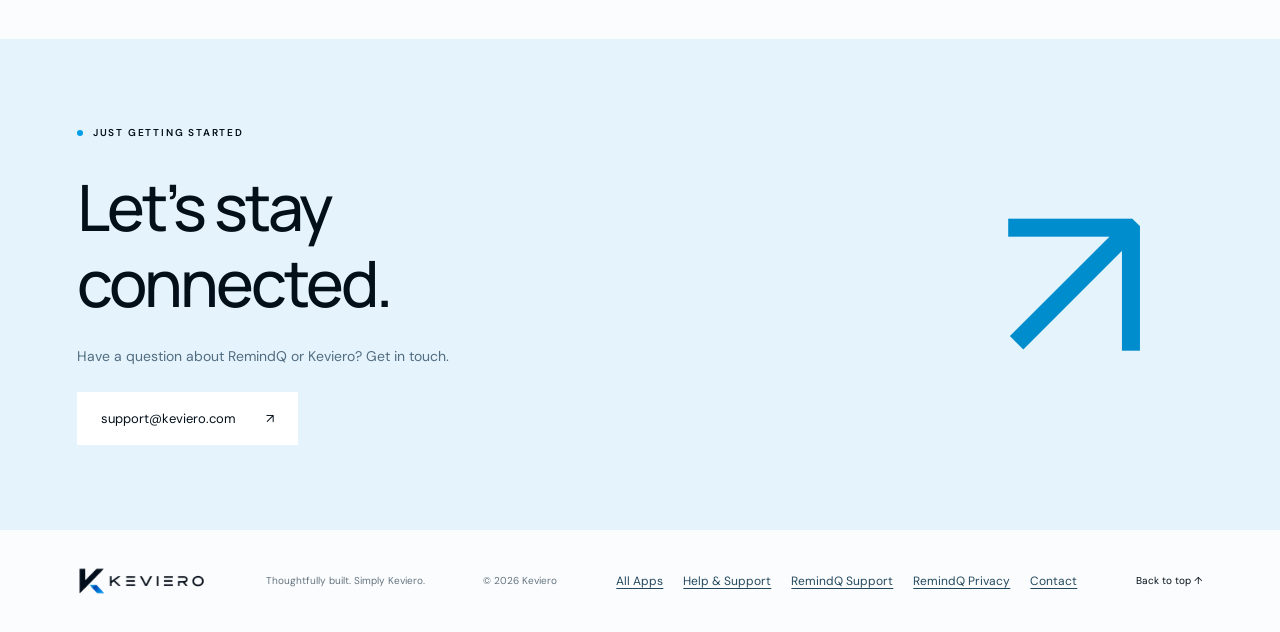
==== commit 50d1f209: "Clarify independent developer brand and remove corporate identity implications" ====
--- a/index.html
+++ b/index.html
@@ -1 +1 @@
-<!doctype html><html lang="en"><head><meta charset="utf-8"><meta name="viewport" content="width=device-width,initial-scale=1"><title>Keviero — Thoughtfully built software</title><meta name="description" content="Keviero creates thoughtful software and apps. Explore RemindQ, CalcStash, and EZAlbum, with app features, support, and privacy resources."><meta name="theme-color" content="#030f19"><link rel="icon" href="./favicon.ico"><link rel="stylesheet" href="./style.css"></head><body><a class="skip" href="#main">Skip to content</a><header><a class="brand" href="#" aria-label="Keviero home"><img src="./logo.png" alt="Keviero" width="640" height="144"></a><nav aria-label="Main navigation"><a href="./apps/">Our apps</a><a href="#approach">Our approach</a><a href="#about">About</a><a href="./support/">Support</a></nav><a class="header-link" href="#next">Get in touch ↗</a></header><main id="main"><section class="hero"><div><p class="eyebrow"><i></i> SOFTWARE & APP DEVELOPMENT</p><h1>Good ideas.<br>Beautifully<br><em>built.</em></h1><p class="intro">We're Keviero. We turn ideas into thoughtful software and apps — built to make the everyday feel a little more effortless.</p><a class="button" href="./apps/">Explore what we're building <span>↗</span></a></div><div class="hero-art" aria-hidden="true"><div class="orbit"></div><div class="orbit second"></div><div class="axis"></div><div class="glass"><img src="./mark.png" alt="" width="144" height="144"></div><span class="art-note top">IDEA → EXPERIENCE</span><span class="art-note bottom">BUILT WITH INTENTION.</span><span class="cross">+</span></div><div class="hero-bottom"><span>Independent thinking. Intentional design.</span><a href="#apps">SCROLL TO EXPLORE ↓</a></div></section><section id="apps" class="section apps"><div class="section-top"><p class="eyebrow">01 / OUR APPS</p><a href="./apps/">Browse the full collection ↗</a></div><div class="split heading"><h2>Different needs.<br>Thoughtful solutions.</h2><p>Each Keviero app has its own personality, built around the things that matter to you. Explore a product to see features, availability, support, and privacy information.</p></div><div class="home-product-grid"><article class="home-product remindq-product"><div class="home-product-copy"><p class="eyebrow">IN TESTING</p><h3>RemindQ</h3><p>Stay ahead of life's reminders, recurring routines, and important dates.</p><a class="home-product-action" href="./remindq/">Discover RemindQ ↗</a><div class="home-product-links"><a href="./remindq/support/">Support</a><a href="./remindq/privacy/">Privacy</a></div></div><div class="home-ui-preview reminder-preview" aria-hidden="true"><strong>Good evening</strong><small>Stay ahead of what matters.</small><div class="preview-stats"><span><b>0</b>Overdue</span><span><b>1</b>This week</span><span><b>2</b>Next 30 days</span></div><div class="preview-item">Coming up <span>Subscription renewal · 3 days</span></div></div></article><article class="home-product calcstash-product"><div class="home-product-copy"><p class="eyebrow">APP STORE PREPARATION</p><h3>CalcStash</h3><p>Calculate, save, and reuse the numbers you'll want to use again.</p><a class="home-product-action" href="./calcstash/">Discover CalcStash ↗</a><div class="home-product-links"><a href="mailto:support@keviero.com?subject=CalcStash%20support">Contact support</a></div></div><div class="home-ui-preview calculator-preview" aria-hidden="true"><strong>CalcStash</strong><small>The calculator that remembers.</small><div class="preview-number">950</div><div class="preview-saved"><span>Car Payment <b>550</b></span><span>Tax Rate <b>0.4264</b></span></div></div></article><article class="home-product ezalbum-product"><div class="home-product-copy"><p class="eyebrow">IN TESTING</p><h3>EZAlbum</h3><p>Your photos. Memories organized.</p><a class="home-product-action" href="./ezalbum/">Discover EZAlbum ↗</a><div class="home-product-links"><a href="mailto:support@keviero.com?subject=EZAlbum%20support">Contact support</a></div></div><div class="home-ui-preview album-preview" aria-hidden="true"><div class="album-mosaic"><span></span><span></span><span></span><span></span></div><strong>Memories, organized.</strong><small>Illustrative album preview</small></div></article></div><div class="home-help"><div><h3>Need help with an app?</h3><p>Find support, frequently asked questions, and privacy information.</p></div><a href="./support/">Visit the support center ↗</a></div></section><section id="approach" class="section approach"><p class="eyebrow">02 / OUR APPROACH</p><div class="split heading"><h2>Less friction.<br>More possibility.</h2><p>Technology should feel considered.<br>These are the principles guiding what we build.</p></div><div class="principles"><article><span>01</span><h3>Start with purpose.</h3><p>A useful product begins with a clear reason to exist. We start with the experience we want to improve.</p></article><article><span>02</span><h3>Make it feel simple.</h3><p>Clarity in every screen and interaction. We aim for software that feels natural from the first moment.</p></article><article><span>03</span><h3>Care for the details.</h3><p>From the broad idea to the smallest interaction, thoughtful decisions make a better whole.</p></article></div></section><section id="about" class="section about"><p class="eyebrow">03 / THE COMPANY</p><div class="split"><h2>Ideas move us.<br>Craft defines us.</h2><div><p class="large">Keviero is a software and app development company with a simple ambition: create digital experiences worth using.</p><p>We bring a modern, minimal perspective to the things we make. Our focus is on purposeful products, thoughtful design, and the care it takes to bring them together.</p></div></div></section><section id="next" class="section next"><div><p class="eyebrow"><i></i> JUST GETTING STARTED</p><h2>Let’s stay<br>connected.</h2><p>Have a question about RemindQ or Keviero? Get in touch with our team.</p><a class="button light" href="mailto:support@keviero.com">support@keviero.com <span>↗</span></a></div><span class="next-arrow" aria-hidden="true">↗</span></section></main><footer><a class="brand" href="#" aria-label="Keviero home"><img src="./logo.png" alt="Keviero" width="640" height="144" loading="lazy"></a><p>Thoughtfully built. Simply Keviero.</p><span>© 2026 Keviero</span><nav class="footer-links" aria-label="Footer links"><a href="./apps/">All Apps</a><a href="./support/">Help &amp; Support</a><a href="./remindq/support/">RemindQ Support</a><a href="./remindq/privacy/">RemindQ Privacy</a><a href="mailto:support@keviero.com">Contact</a></nav><a href="#">Back to top ↑</a></footer></body></html>
+<!doctype html><html lang="en"><head><meta charset="utf-8"><meta name="viewport" content="width=device-width,initial-scale=1"><title>Keviero — Thoughtfully built software</title><meta name="description" content="Keviero creates thoughtful software and apps. Explore RemindQ, CalcStash, and EZAlbum, with app features, support, and privacy resources."><meta name="theme-color" content="#030f19"><link rel="icon" href="./favicon.ico"><link rel="stylesheet" href="./style.css"></head><body><a class="skip" href="#main">Skip to content</a><header><a class="brand" href="#" aria-label="Keviero home"><img src="./logo.png" alt="Keviero" width="640" height="144"></a><nav aria-label="Main navigation"><a href="./apps/">Our apps</a><a href="#approach">Our approach</a><a href="#about">About</a><a href="./support/">Support</a></nav><a class="header-link" href="#next">Get in touch ↗</a></header><main id="main"><section class="hero"><div><p class="eyebrow"><i></i> SOFTWARE & APP DEVELOPMENT</p><h1>Good ideas.<br>Beautifully<br><em>built.</em></h1><p class="intro">We're Keviero Labs. We turn ideas into thoughtful software and apps — built to make the everyday feel a little more effortless.</p><a class="button" href="./apps/">Explore what we're building <span>↗</span></a></div><div class="hero-art" aria-hidden="true"><div class="orbit"></div><div class="orbit second"></div><div class="axis"></div><div class="glass"><img src="./mark.png" alt="" width="144" height="144"></div><span class="art-note top">IDEA → EXPERIENCE</span><span class="art-note bottom">BUILT WITH INTENTION.</span><span class="cross">+</span></div><div class="hero-bottom"><span>Independent thinking. Intentional design.</span><a href="#apps">SCROLL TO EXPLORE ↓</a></div></section><section id="apps" class="section apps"><div class="section-top"><p class="eyebrow">01 / OUR APPS</p><a href="./apps/">Browse the full collection ↗</a></div><div class="split heading"><h2>Different needs.<br>Thoughtful solutions.</h2><p>Each Keviero app has its own personality, built around the things that matter to you. Explore a product to see features, availability, support, and privacy information.</p></div><div class="home-product-grid"><article class="home-product remindq-product"><div class="home-product-copy"><p class="eyebrow">IN TESTING</p><h3>RemindQ</h3><p>Stay ahead of life's reminders, recurring routines, and important dates.</p><a class="home-product-action" href="./remindq/">Discover RemindQ ↗</a><div class="home-product-links"><a href="./remindq/support/">Support</a><a href="./remindq/privacy/">Privacy</a></div></div><div class="home-ui-preview reminder-preview" aria-hidden="true"><strong>Good evening</strong><small>Stay ahead of what matters.</small><div class="preview-stats"><span><b>0</b>Overdue</span><span><b>1</b>This week</span><span><b>2</b>Next 30 days</span></div><div class="preview-item">Coming up <span>Subscription renewal · 3 days</span></div></div></article><article class="home-product calcstash-product"><div class="home-product-copy"><p class="eyebrow">APP STORE PREPARATION</p><h3>CalcStash</h3><p>Calculate, save, and reuse the numbers you'll want to use again.</p><a class="home-product-action" href="./calcstash/">Discover CalcStash ↗</a><div class="home-product-links"><a href="mailto:support@keviero.com?subject=CalcStash%20support">Contact support</a></div></div><div class="home-ui-preview calculator-preview" aria-hidden="true"><strong>CalcStash</strong><small>The calculator that remembers.</small><div class="preview-number">950</div><div class="preview-saved"><span>Car Payment <b>550</b></span><span>Tax Rate <b>0.4264</b></span></div></div></article><article class="home-product ezalbum-product"><div class="home-product-copy"><p class="eyebrow">IN TESTING</p><h3>EZAlbum</h3><p>Your photos. Memories organized.</p><a class="home-product-action" href="./ezalbum/">Discover EZAlbum ↗</a><div class="home-product-links"><a href="mailto:support@keviero.com?subject=EZAlbum%20support">Contact support</a></div></div><div class="home-ui-preview album-preview" aria-hidden="true"><div class="album-mosaic"><span></span><span></span><span></span><span></span></div><strong>Memories, organized.</strong><small>Illustrative album preview</small></div></article></div><div class="home-help"><div><h3>Need help with an app?</h3><p>Find support, frequently asked questions, and privacy information.</p></div><a href="./support/">Visit the support center ↗</a></div></section><section id="approach" class="section approach"><p class="eyebrow">02 / OUR APPROACH</p><div class="split heading"><h2>Less friction.<br>More possibility.</h2><p>Technology should feel considered.<br>These are the principles guiding what we build.</p></div><div class="principles"><article><span>01</span><h3>Start with purpose.</h3><p>A useful product begins with a clear reason to exist. We start with the experience we want to improve.</p></article><article><span>02</span><h3>Make it feel simple.</h3><p>Clarity in every screen and interaction. We aim for software that feels natural from the first moment.</p></article><article><span>03</span><h3>Care for the details.</h3><p>From the broad idea to the smallest interaction, thoughtful decisions make a better whole.</p></article></div></section><section id="about" class="section about"><p class="eyebrow">03 / ABOUT KEVIERO LABS</p><div class="split"><h2>Ideas move us.<br>Craft defines us.</h2><div><p class="large">Keviero Labs is an independent app development brand operated by an individual developer. We create digital experiences worth using.</p><p>We bring a modern, minimal perspective to the things we make. Our focus is on purposeful products, thoughtful design, and the care it takes to bring them together.</p></div></div></section><section id="next" class="section next"><div><p class="eyebrow"><i></i> JUST GETTING STARTED</p><h2>Let’s stay<br>connected.</h2><p>Have a question about RemindQ or Keviero? Get in touch.</p><a class="button light" href="mailto:support@keviero.com">support@keviero.com <span>↗</span></a></div><span class="next-arrow" aria-hidden="true">↗</span></section></main><footer><a class="brand" href="#" aria-label="Keviero home"><img src="./logo.png" alt="Keviero" width="640" height="144" loading="lazy"></a><p>Thoughtfully built. Simply Keviero.</p><span>© 2026 Keviero</span><nav class="footer-links" aria-label="Footer links"><a href="./apps/">All Apps</a><a href="./support/">Help &amp; Support</a><a href="./remindq/support/">RemindQ Support</a><a href="./remindq/privacy/">RemindQ Privacy</a><a href="mailto:support@keviero.com">Contact</a></nav><a href="#">Back to top ↑</a></footer></body></html>
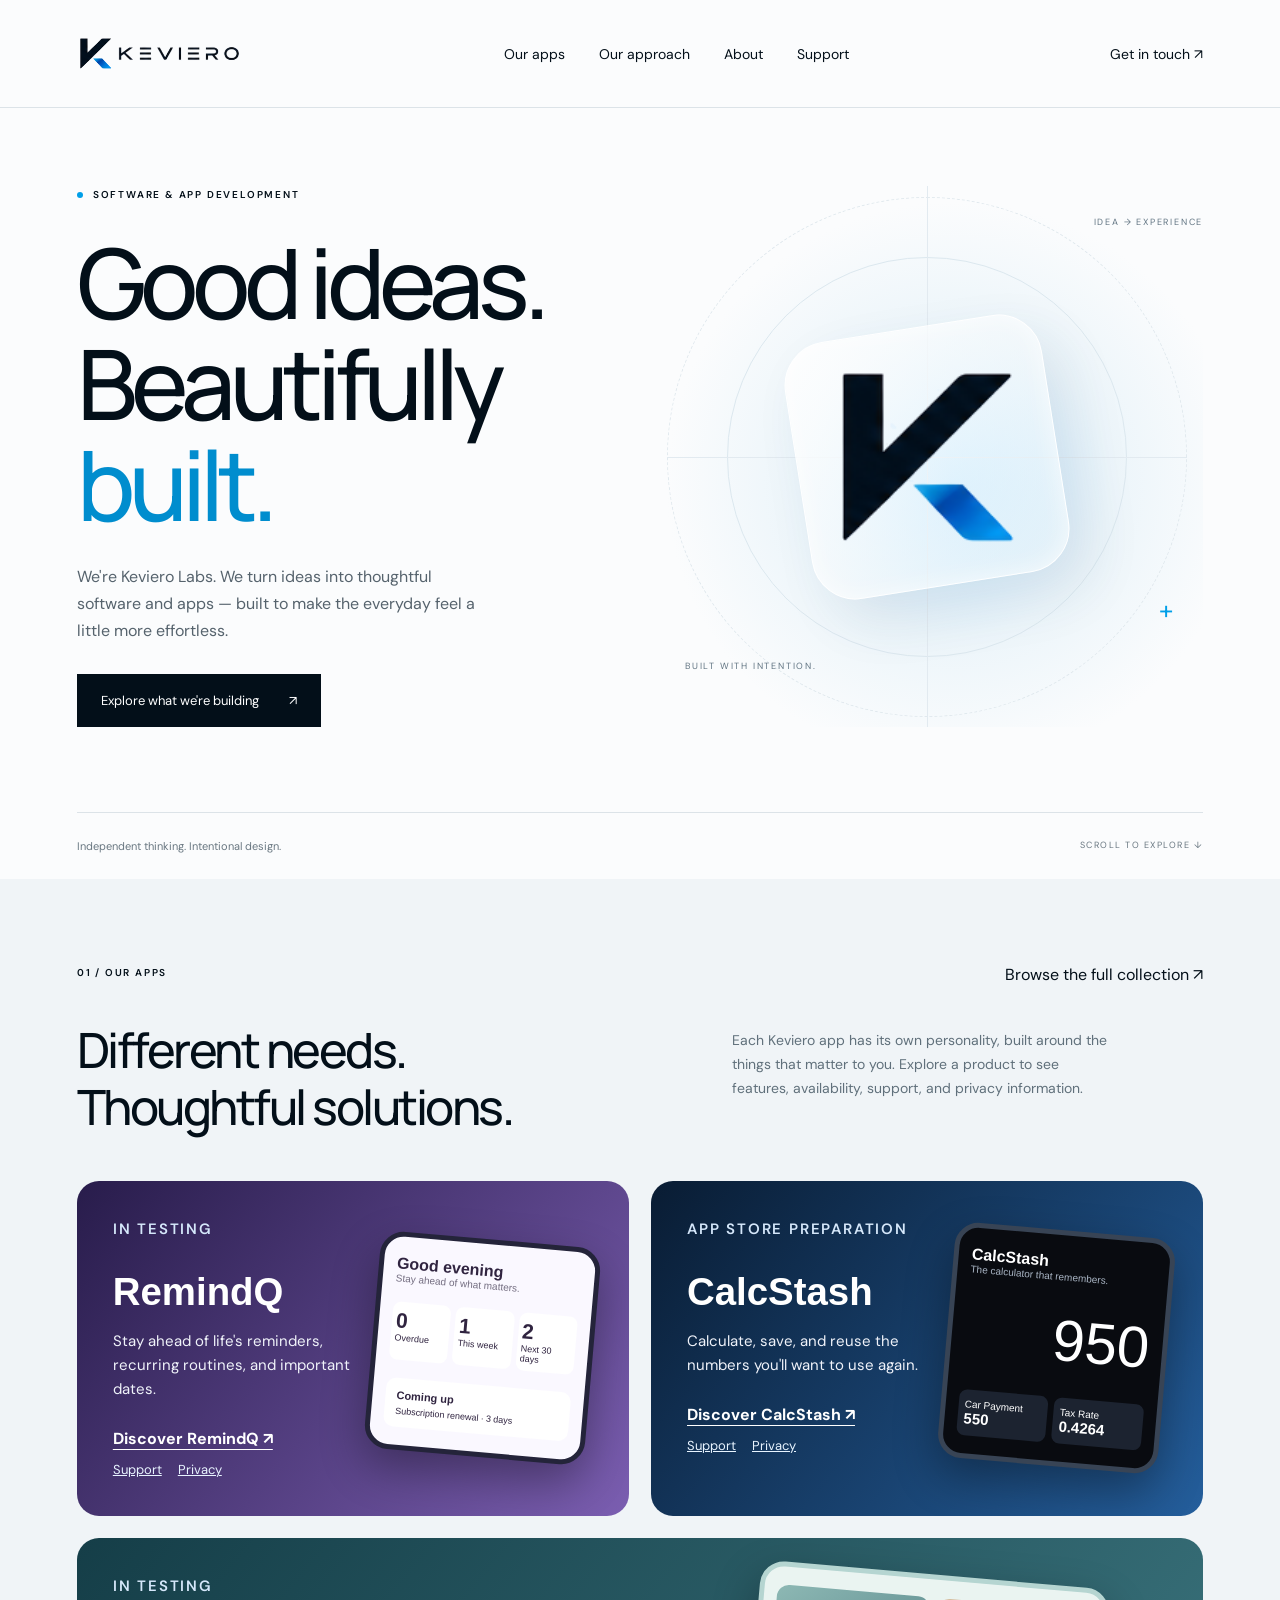
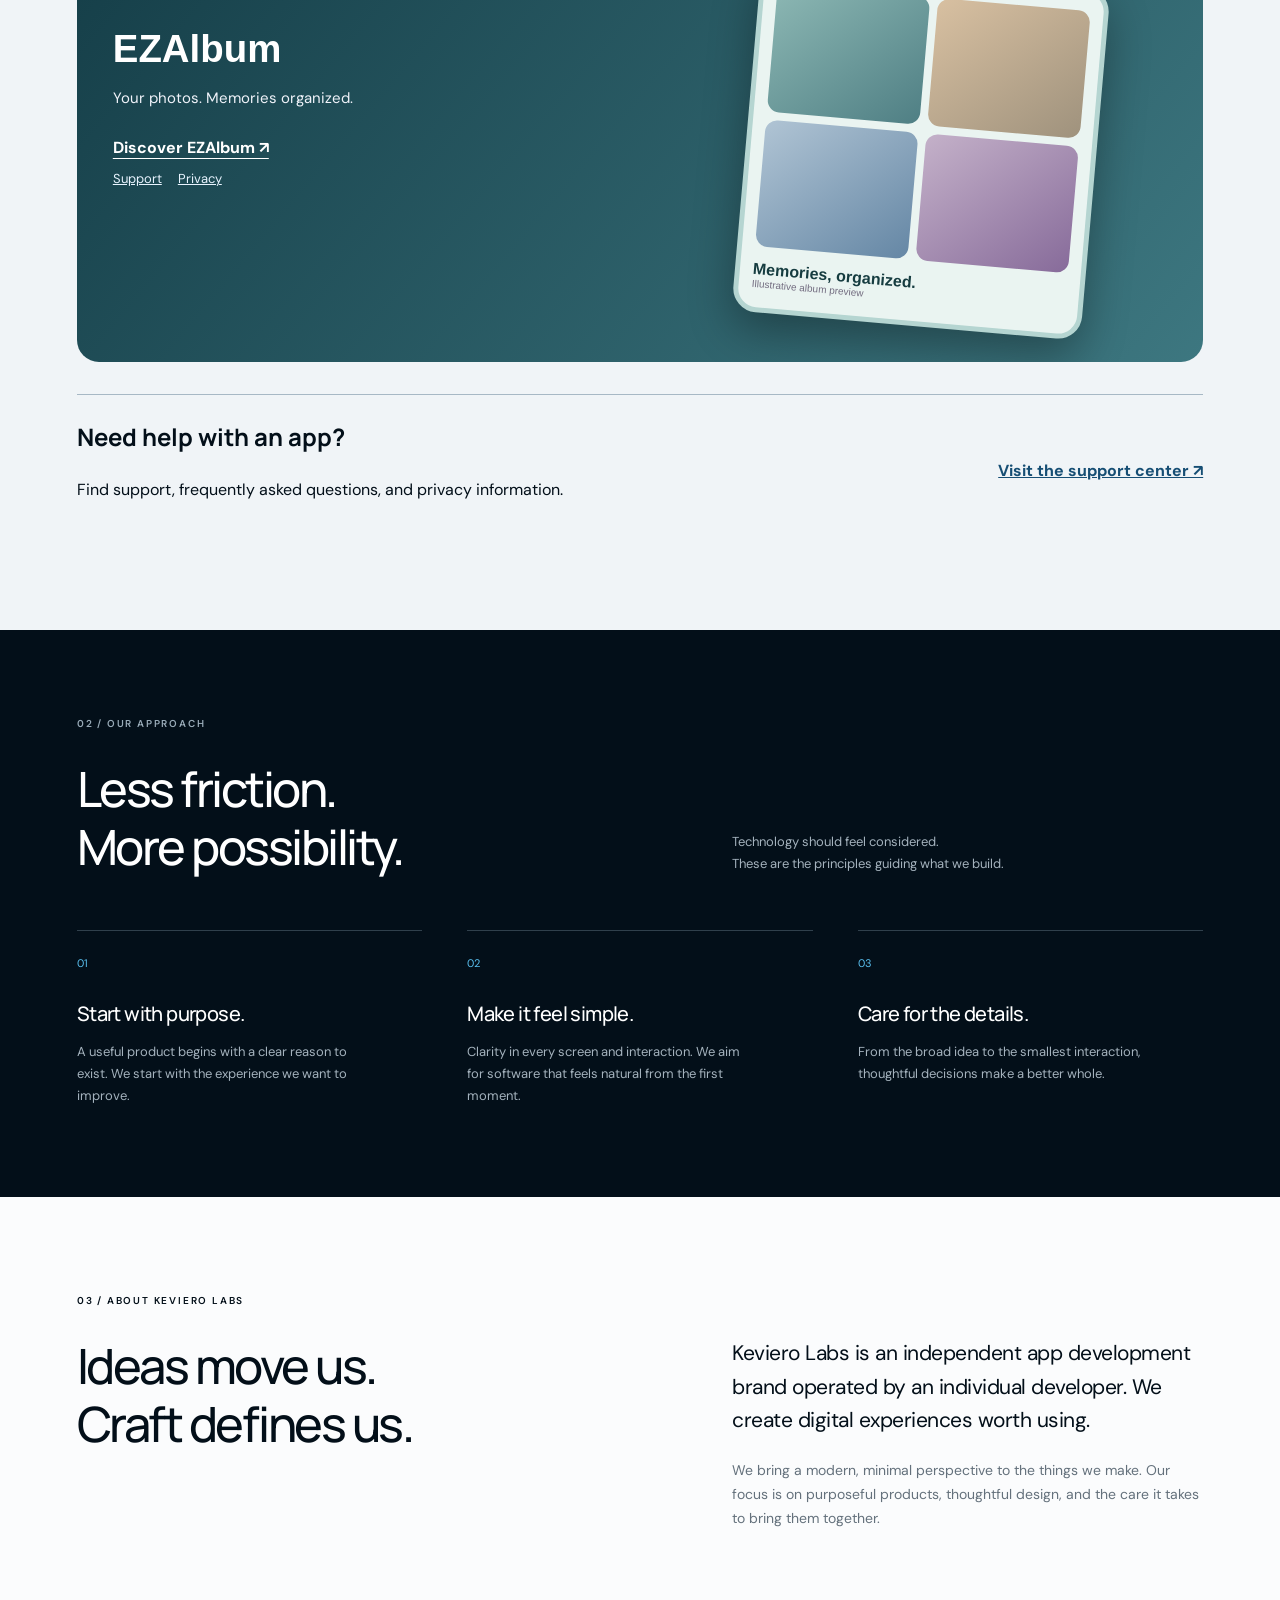
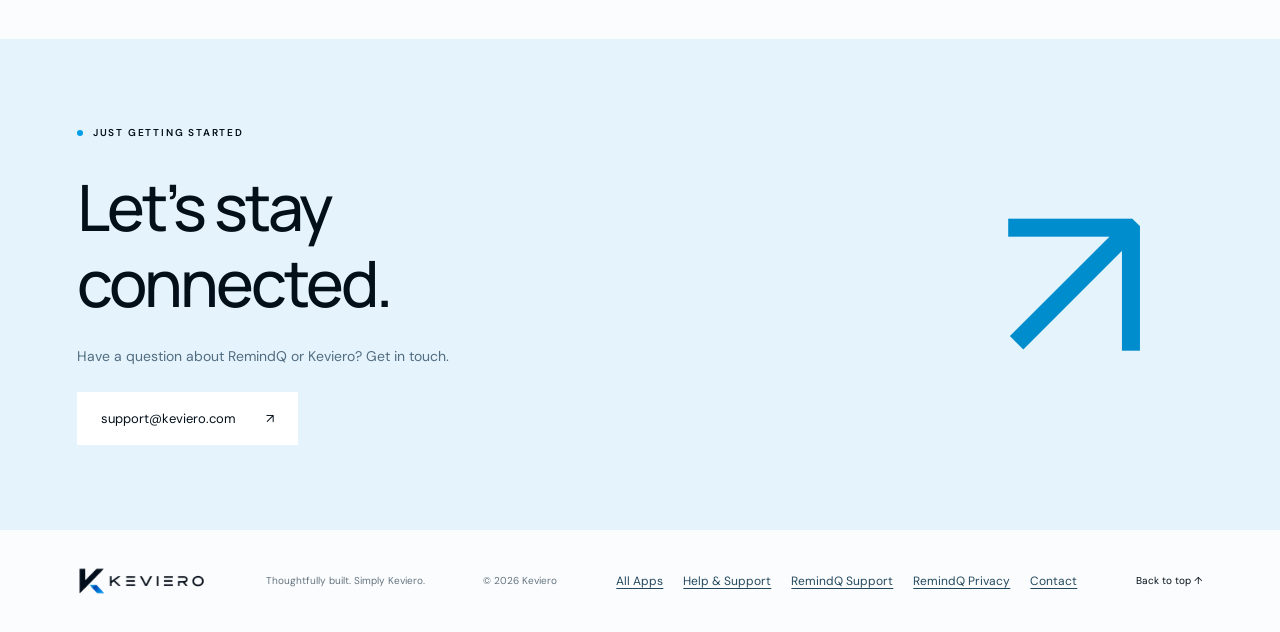
==== commit b9ea909e: "Expose dedicated privacy and support URLs for all apps" ====
--- a/index.html
+++ b/index.html
@@ -1 +1 @@
-<!doctype html><html lang="en"><head><meta charset="utf-8"><meta name="viewport" content="width=device-width,initial-scale=1"><title>Keviero — Thoughtfully built software</title><meta name="description" content="Keviero creates thoughtful software and apps. Explore RemindQ, CalcStash, and EZAlbum, with app features, support, and privacy resources."><meta name="theme-color" content="#030f19"><link rel="icon" href="./favicon.ico"><link rel="stylesheet" href="./style.css"></head><body><a class="skip" href="#main">Skip to content</a><header><a class="brand" href="#" aria-label="Keviero home"><img src="./logo.png" alt="Keviero" width="640" height="144"></a><nav aria-label="Main navigation"><a href="./apps/">Our apps</a><a href="#approach">Our approach</a><a href="#about">About</a><a href="./support/">Support</a></nav><a class="header-link" href="#next">Get in touch ↗</a></header><main id="main"><section class="hero"><div><p class="eyebrow"><i></i> SOFTWARE & APP DEVELOPMENT</p><h1>Good ideas.<br>Beautifully<br><em>built.</em></h1><p class="intro">We're Keviero Labs. We turn ideas into thoughtful software and apps — built to make the everyday feel a little more effortless.</p><a class="button" href="./apps/">Explore what we're building <span>↗</span></a></div><div class="hero-art" aria-hidden="true"><div class="orbit"></div><div class="orbit second"></div><div class="axis"></div><div class="glass"><img src="./mark.png" alt="" width="144" height="144"></div><span class="art-note top">IDEA → EXPERIENCE</span><span class="art-note bottom">BUILT WITH INTENTION.</span><span class="cross">+</span></div><div class="hero-bottom"><span>Independent thinking. Intentional design.</span><a href="#apps">SCROLL TO EXPLORE ↓</a></div></section><section id="apps" class="section apps"><div class="section-top"><p class="eyebrow">01 / OUR APPS</p><a href="./apps/">Browse the full collection ↗</a></div><div class="split heading"><h2>Different needs.<br>Thoughtful solutions.</h2><p>Each Keviero app has its own personality, built around the things that matter to you. Explore a product to see features, availability, support, and privacy information.</p></div><div class="home-product-grid"><article class="home-product remindq-product"><div class="home-product-copy"><p class="eyebrow">IN TESTING</p><h3>RemindQ</h3><p>Stay ahead of life's reminders, recurring routines, and important dates.</p><a class="home-product-action" href="./remindq/">Discover RemindQ ↗</a><div class="home-product-links"><a href="./remindq/support/">Support</a><a href="./remindq/privacy/">Privacy</a></div></div><div class="home-ui-preview reminder-preview" aria-hidden="true"><strong>Good evening</strong><small>Stay ahead of what matters.</small><div class="preview-stats"><span><b>0</b>Overdue</span><span><b>1</b>This week</span><span><b>2</b>Next 30 days</span></div><div class="preview-item">Coming up <span>Subscription renewal · 3 days</span></div></div></article><article class="home-product calcstash-product"><div class="home-product-copy"><p class="eyebrow">APP STORE PREPARATION</p><h3>CalcStash</h3><p>Calculate, save, and reuse the numbers you'll want to use again.</p><a class="home-product-action" href="./calcstash/">Discover CalcStash ↗</a><div class="home-product-links"><a href="mailto:support@keviero.com?subject=CalcStash%20support">Contact support</a></div></div><div class="home-ui-preview calculator-preview" aria-hidden="true"><strong>CalcStash</strong><small>The calculator that remembers.</small><div class="preview-number">950</div><div class="preview-saved"><span>Car Payment <b>550</b></span><span>Tax Rate <b>0.4264</b></span></div></div></article><article class="home-product ezalbum-product"><div class="home-product-copy"><p class="eyebrow">IN TESTING</p><h3>EZAlbum</h3><p>Your photos. Memories organized.</p><a class="home-product-action" href="./ezalbum/">Discover EZAlbum ↗</a><div class="home-product-links"><a href="mailto:support@keviero.com?subject=EZAlbum%20support">Contact support</a></div></div><div class="home-ui-preview album-preview" aria-hidden="true"><div class="album-mosaic"><span></span><span></span><span></span><span></span></div><strong>Memories, organized.</strong><small>Illustrative album preview</small></div></article></div><div class="home-help"><div><h3>Need help with an app?</h3><p>Find support, frequently asked questions, and privacy information.</p></div><a href="./support/">Visit the support center ↗</a></div></section><section id="approach" class="section approach"><p class="eyebrow">02 / OUR APPROACH</p><div class="split heading"><h2>Less friction.<br>More possibility.</h2><p>Technology should feel considered.<br>These are the principles guiding what we build.</p></div><div class="principles"><article><span>01</span><h3>Start with purpose.</h3><p>A useful product begins with a clear reason to exist. We start with the experience we want to improve.</p></article><article><span>02</span><h3>Make it feel simple.</h3><p>Clarity in every screen and interaction. We aim for software that feels natural from the first moment.</p></article><article><span>03</span><h3>Care for the details.</h3><p>From the broad idea to the smallest interaction, thoughtful decisions make a better whole.</p></article></div></section><section id="about" class="section about"><p class="eyebrow">03 / ABOUT KEVIERO LABS</p><div class="split"><h2>Ideas move us.<br>Craft defines us.</h2><div><p class="large">Keviero Labs is an independent app development brand operated by an individual developer. We create digital experiences worth using.</p><p>We bring a modern, minimal perspective to the things we make. Our focus is on purposeful products, thoughtful design, and the care it takes to bring them together.</p></div></div></section><section id="next" class="section next"><div><p class="eyebrow"><i></i> JUST GETTING STARTED</p><h2>Let’s stay<br>connected.</h2><p>Have a question about RemindQ or Keviero? Get in touch.</p><a class="button light" href="mailto:support@keviero.com">support@keviero.com <span>↗</span></a></div><span class="next-arrow" aria-hidden="true">↗</span></section></main><footer><a class="brand" href="#" aria-label="Keviero home"><img src="./logo.png" alt="Keviero" width="640" height="144" loading="lazy"></a><p>Thoughtfully built. Simply Keviero.</p><span>© 2026 Keviero</span><nav class="footer-links" aria-label="Footer links"><a href="./apps/">All Apps</a><a href="./support/">Help &amp; Support</a><a href="./remindq/support/">RemindQ Support</a><a href="./remindq/privacy/">RemindQ Privacy</a><a href="mailto:support@keviero.com">Contact</a></nav><a href="#">Back to top ↑</a></footer></body></html>
+<!doctype html><html lang="en"><head><meta charset="utf-8"><meta name="viewport" content="width=device-width,initial-scale=1"><title>Keviero — Thoughtfully built software</title><meta name="description" content="Keviero creates thoughtful software and apps. Explore RemindQ, CalcStash, and EZAlbum, with app features, support, and privacy resources."><meta name="theme-color" content="#030f19"><link rel="icon" href="./favicon.ico"><link rel="stylesheet" href="./style.css"></head><body><a class="skip" href="#main">Skip to content</a><header><a class="brand" href="#" aria-label="Keviero home"><img src="./logo.png" alt="Keviero" width="640" height="144"></a><nav aria-label="Main navigation"><a href="./apps/">Our apps</a><a href="#approach">Our approach</a><a href="#about">About</a><a href="./support/">Support</a></nav><a class="header-link" href="#next">Get in touch ↗</a></header><main id="main"><section class="hero"><div><p class="eyebrow"><i></i> SOFTWARE & APP DEVELOPMENT</p><h1>Good ideas.<br>Beautifully<br><em>built.</em></h1><p class="intro">We're Keviero Labs. We turn ideas into thoughtful software and apps — built to make the everyday feel a little more effortless.</p><a class="button" href="./apps/">Explore what we're building <span>↗</span></a></div><div class="hero-art" aria-hidden="true"><div class="orbit"></div><div class="orbit second"></div><div class="axis"></div><div class="glass"><img src="./mark.png" alt="" width="144" height="144"></div><span class="art-note top">IDEA → EXPERIENCE</span><span class="art-note bottom">BUILT WITH INTENTION.</span><span class="cross">+</span></div><div class="hero-bottom"><span>Independent thinking. Intentional design.</span><a href="#apps">SCROLL TO EXPLORE ↓</a></div></section><section id="apps" class="section apps"><div class="section-top"><p class="eyebrow">01 / OUR APPS</p><a href="./apps/">Browse the full collection ↗</a></div><div class="split heading"><h2>Different needs.<br>Thoughtful solutions.</h2><p>Each Keviero app has its own personality, built around the things that matter to you. Explore a product to see features, availability, support, and privacy information.</p></div><div class="home-product-grid"><article class="home-product remindq-product"><div class="home-product-copy"><p class="eyebrow">IN TESTING</p><h3>RemindQ</h3><p>Stay ahead of life's reminders, recurring routines, and important dates.</p><a class="home-product-action" href="./remindq/">Discover RemindQ ↗</a><div class="home-product-links"><a href="./remindq/support/">Support</a><a href="./remindq/privacy/">Privacy</a></div></div><div class="home-ui-preview reminder-preview" aria-hidden="true"><strong>Good evening</strong><small>Stay ahead of what matters.</small><div class="preview-stats"><span><b>0</b>Overdue</span><span><b>1</b>This week</span><span><b>2</b>Next 30 days</span></div><div class="preview-item">Coming up <span>Subscription renewal · 3 days</span></div></div></article><article class="home-product calcstash-product"><div class="home-product-copy"><p class="eyebrow">APP STORE PREPARATION</p><h3>CalcStash</h3><p>Calculate, save, and reuse the numbers you'll want to use again.</p><a class="home-product-action" href="./calcstash/">Discover CalcStash ↗</a><div class="home-product-links"><a href="./calcstash/support/">Support</a><a href="./calcstash/privacy/">Privacy</a></div></div><div class="home-ui-preview calculator-preview" aria-hidden="true"><strong>CalcStash</strong><small>The calculator that remembers.</small><div class="preview-number">950</div><div class="preview-saved"><span>Car Payment <b>550</b></span><span>Tax Rate <b>0.4264</b></span></div></div></article><article class="home-product ezalbum-product"><div class="home-product-copy"><p class="eyebrow">IN TESTING</p><h3>EZAlbum</h3><p>Your photos. Memories organized.</p><a class="home-product-action" href="./ezalbum/">Discover EZAlbum ↗</a><div class="home-product-links"><a href="./ezalbum/support/">Support</a><a href="./ezalbum/privacy/">Privacy</a></div></div><div class="home-ui-preview album-preview" aria-hidden="true"><div class="album-mosaic"><span></span><span></span><span></span><span></span></div><strong>Memories, organized.</strong><small>Illustrative album preview</small></div></article></div><div class="home-help"><div><h3>Need help with an app?</h3><p>Find support, frequently asked questions, and privacy information.</p></div><a href="./support/">Visit the support center ↗</a></div></section><section id="approach" class="section approach"><p class="eyebrow">02 / OUR APPROACH</p><div class="split heading"><h2>Less friction.<br>More possibility.</h2><p>Technology should feel considered.<br>These are the principles guiding what we build.</p></div><div class="principles"><article><span>01</span><h3>Start with purpose.</h3><p>A useful product begins with a clear reason to exist. We start with the experience we want to improve.</p></article><article><span>02</span><h3>Make it feel simple.</h3><p>Clarity in every screen and interaction. We aim for software that feels natural from the first moment.</p></article><article><span>03</span><h3>Care for the details.</h3><p>From the broad idea to the smallest interaction, thoughtful decisions make a better whole.</p></article></div></section><section id="about" class="section about"><p class="eyebrow">03 / ABOUT KEVIERO LABS</p><div class="split"><h2>Ideas move us.<br>Craft defines us.</h2><div><p class="large">Keviero Labs is an independent app development brand operated by an individual developer. We create digital experiences worth using.</p><p>We bring a modern, minimal perspective to the things we make. Our focus is on purposeful products, thoughtful design, and the care it takes to bring them together.</p></div></div></section><section id="next" class="section next"><div><p class="eyebrow"><i></i> JUST GETTING STARTED</p><h2>Let’s stay<br>connected.</h2><p>Have a question about RemindQ or Keviero? Get in touch.</p><a class="button light" href="mailto:support@keviero.com">support@keviero.com <span>↗</span></a></div><span class="next-arrow" aria-hidden="true">↗</span></section></main><footer><a class="brand" href="#" aria-label="Keviero home"><img src="./logo.png" alt="Keviero" width="640" height="144" loading="lazy"></a><p>Thoughtfully built. Simply Keviero.</p><span>© 2026 Keviero</span><nav class="footer-links" aria-label="Footer links"><a href="./apps/">All Apps</a><a href="./support/">Help &amp; Support</a><a href="./remindq/support/">RemindQ Support</a><a href="./remindq/privacy/">RemindQ Privacy</a><a href="mailto:support@keviero.com">Contact</a></nav><a href="#">Back to top ↑</a></footer></body></html>
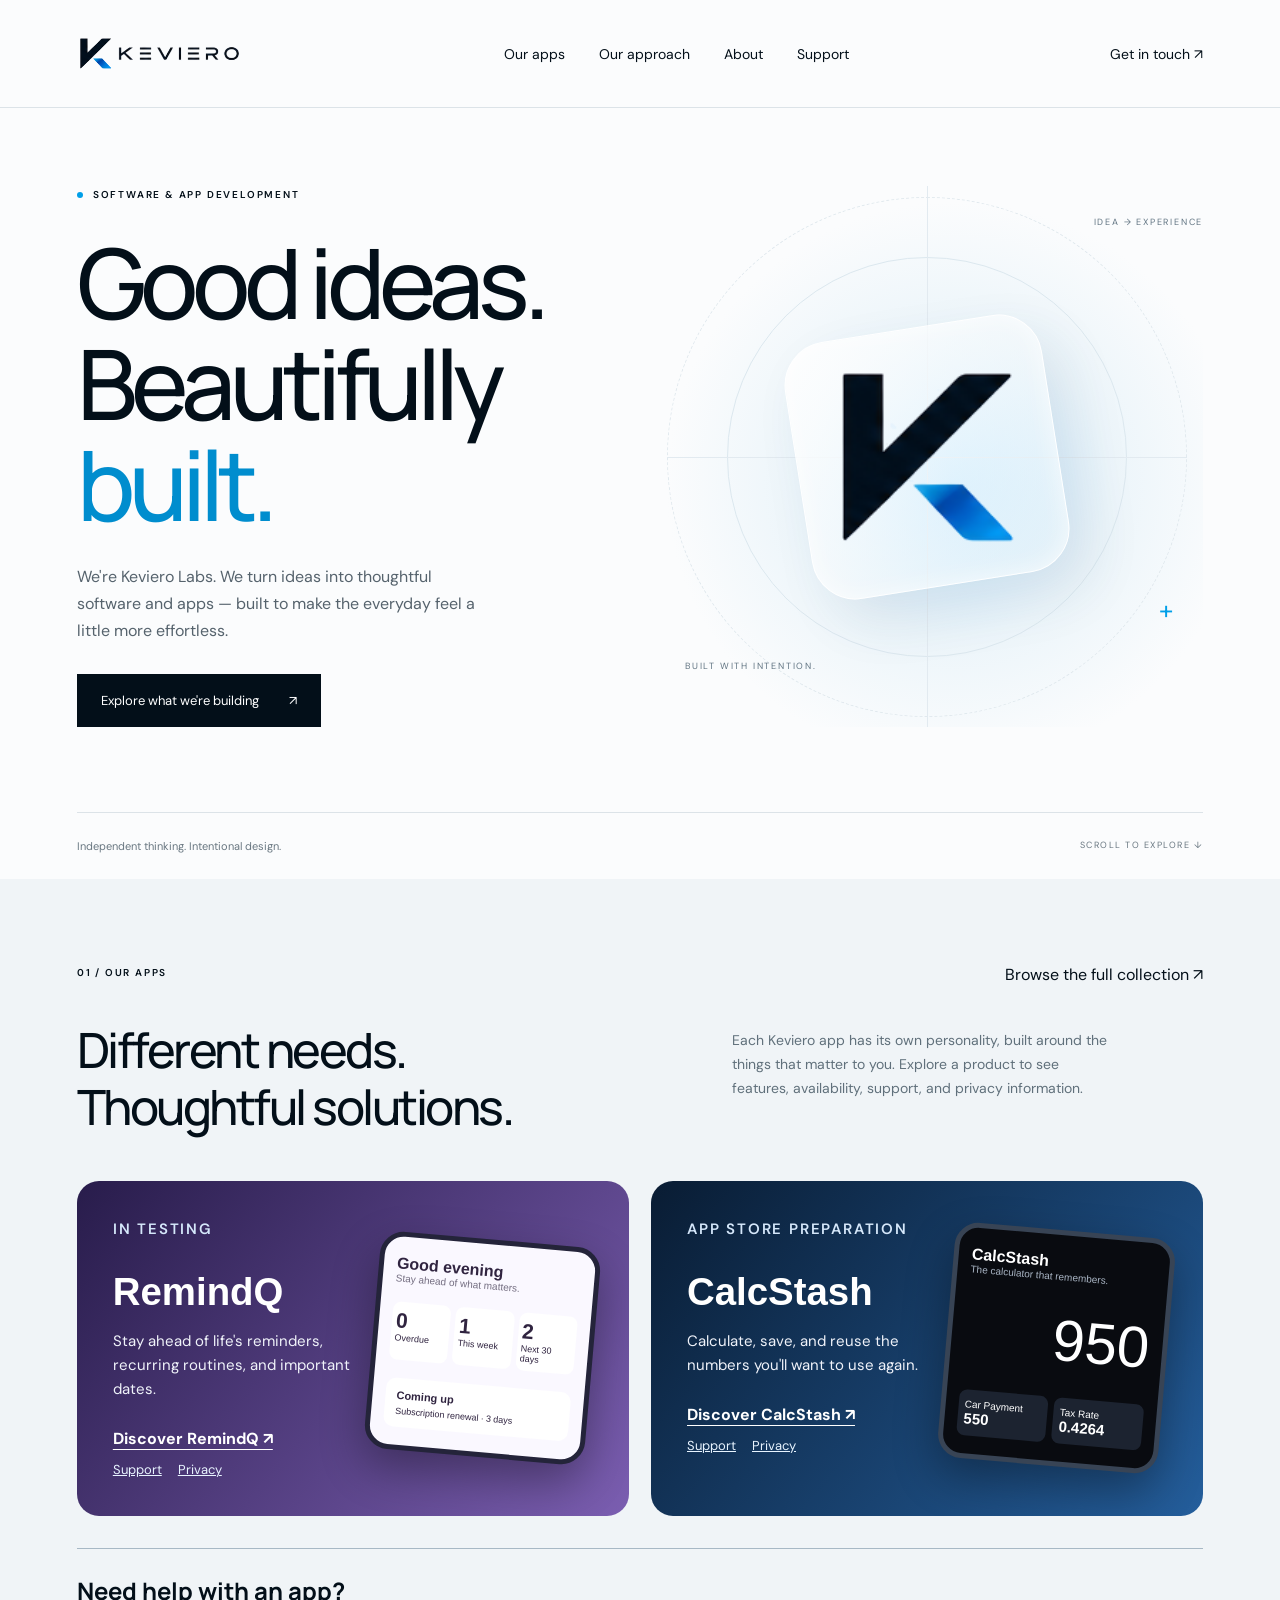
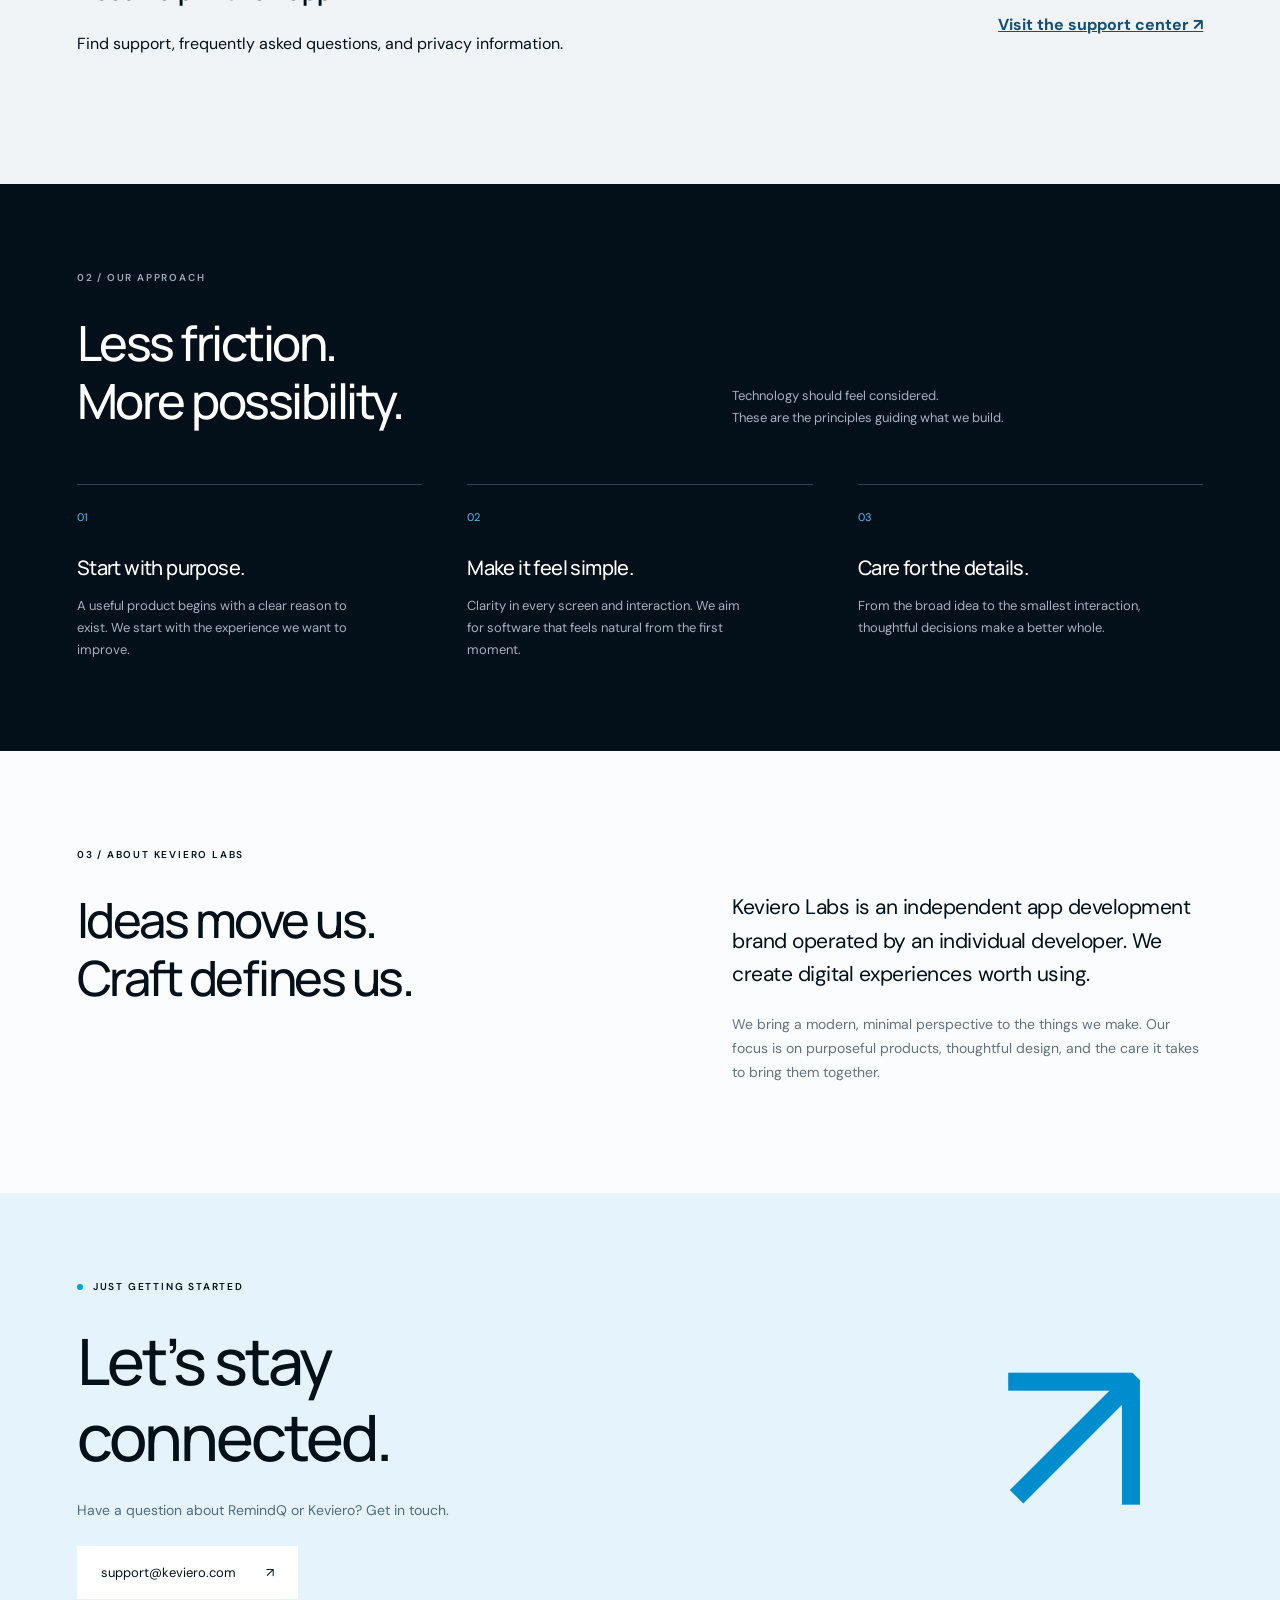
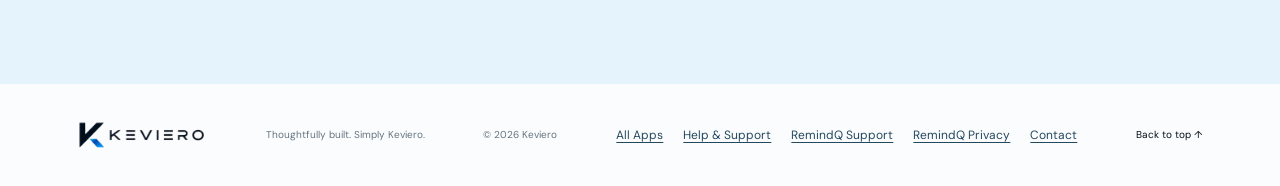
==== commit 81089b55: "Hide EZAlbum from public site navigation and app listings" ====
--- a/index.html
+++ b/index.html
@@ -1 +1 @@
-<!doctype html><html lang="en"><head><meta charset="utf-8"><meta name="viewport" content="width=device-width,initial-scale=1"><title>Keviero — Thoughtfully built software</title><meta name="description" content="Keviero creates thoughtful software and apps. Explore RemindQ, CalcStash, and EZAlbum, with app features, support, and privacy resources."><meta name="theme-color" content="#030f19"><link rel="icon" href="./favicon.ico"><link rel="stylesheet" href="./style.css"></head><body><a class="skip" href="#main">Skip to content</a><header><a class="brand" href="#" aria-label="Keviero home"><img src="./logo.png" alt="Keviero" width="640" height="144"></a><nav aria-label="Main navigation"><a href="./apps/">Our apps</a><a href="#approach">Our approach</a><a href="#about">About</a><a href="./support/">Support</a></nav><a class="header-link" href="#next">Get in touch ↗</a></header><main id="main"><section class="hero"><div><p class="eyebrow"><i></i> SOFTWARE & APP DEVELOPMENT</p><h1>Good ideas.<br>Beautifully<br><em>built.</em></h1><p class="intro">We're Keviero Labs. We turn ideas into thoughtful software and apps — built to make the everyday feel a little more effortless.</p><a class="button" href="./apps/">Explore what we're building <span>↗</span></a></div><div class="hero-art" aria-hidden="true"><div class="orbit"></div><div class="orbit second"></div><div class="axis"></div><div class="glass"><img src="./mark.png" alt="" width="144" height="144"></div><span class="art-note top">IDEA → EXPERIENCE</span><span class="art-note bottom">BUILT WITH INTENTION.</span><span class="cross">+</span></div><div class="hero-bottom"><span>Independent thinking. Intentional design.</span><a href="#apps">SCROLL TO EXPLORE ↓</a></div></section><section id="apps" class="section apps"><div class="section-top"><p class="eyebrow">01 / OUR APPS</p><a href="./apps/">Browse the full collection ↗</a></div><div class="split heading"><h2>Different needs.<br>Thoughtful solutions.</h2><p>Each Keviero app has its own personality, built around the things that matter to you. Explore a product to see features, availability, support, and privacy information.</p></div><div class="home-product-grid"><article class="home-product remindq-product"><div class="home-product-copy"><p class="eyebrow">IN TESTING</p><h3>RemindQ</h3><p>Stay ahead of life's reminders, recurring routines, and important dates.</p><a class="home-product-action" href="./remindq/">Discover RemindQ ↗</a><div class="home-product-links"><a href="./remindq/support/">Support</a><a href="./remindq/privacy/">Privacy</a></div></div><div class="home-ui-preview reminder-preview" aria-hidden="true"><strong>Good evening</strong><small>Stay ahead of what matters.</small><div class="preview-stats"><span><b>0</b>Overdue</span><span><b>1</b>This week</span><span><b>2</b>Next 30 days</span></div><div class="preview-item">Coming up <span>Subscription renewal · 3 days</span></div></div></article><article class="home-product calcstash-product"><div class="home-product-copy"><p class="eyebrow">APP STORE PREPARATION</p><h3>CalcStash</h3><p>Calculate, save, and reuse the numbers you'll want to use again.</p><a class="home-product-action" href="./calcstash/">Discover CalcStash ↗</a><div class="home-product-links"><a href="./calcstash/support/">Support</a><a href="./calcstash/privacy/">Privacy</a></div></div><div class="home-ui-preview calculator-preview" aria-hidden="true"><strong>CalcStash</strong><small>The calculator that remembers.</small><div class="preview-number">950</div><div class="preview-saved"><span>Car Payment <b>550</b></span><span>Tax Rate <b>0.4264</b></span></div></div></article><article class="home-product ezalbum-product"><div class="home-product-copy"><p class="eyebrow">IN TESTING</p><h3>EZAlbum</h3><p>Your photos. Memories organized.</p><a class="home-product-action" href="./ezalbum/">Discover EZAlbum ↗</a><div class="home-product-links"><a href="./ezalbum/support/">Support</a><a href="./ezalbum/privacy/">Privacy</a></div></div><div class="home-ui-preview album-preview" aria-hidden="true"><div class="album-mosaic"><span></span><span></span><span></span><span></span></div><strong>Memories, organized.</strong><small>Illustrative album preview</small></div></article></div><div class="home-help"><div><h3>Need help with an app?</h3><p>Find support, frequently asked questions, and privacy information.</p></div><a href="./support/">Visit the support center ↗</a></div></section><section id="approach" class="section approach"><p class="eyebrow">02 / OUR APPROACH</p><div class="split heading"><h2>Less friction.<br>More possibility.</h2><p>Technology should feel considered.<br>These are the principles guiding what we build.</p></div><div class="principles"><article><span>01</span><h3>Start with purpose.</h3><p>A useful product begins with a clear reason to exist. We start with the experience we want to improve.</p></article><article><span>02</span><h3>Make it feel simple.</h3><p>Clarity in every screen and interaction. We aim for software that feels natural from the first moment.</p></article><article><span>03</span><h3>Care for the details.</h3><p>From the broad idea to the smallest interaction, thoughtful decisions make a better whole.</p></article></div></section><section id="about" class="section about"><p class="eyebrow">03 / ABOUT KEVIERO LABS</p><div class="split"><h2>Ideas move us.<br>Craft defines us.</h2><div><p class="large">Keviero Labs is an independent app development brand operated by an individual developer. We create digital experiences worth using.</p><p>We bring a modern, minimal perspective to the things we make. Our focus is on purposeful products, thoughtful design, and the care it takes to bring them together.</p></div></div></section><section id="next" class="section next"><div><p class="eyebrow"><i></i> JUST GETTING STARTED</p><h2>Let’s stay<br>connected.</h2><p>Have a question about RemindQ or Keviero? Get in touch.</p><a class="button light" href="mailto:support@keviero.com">support@keviero.com <span>↗</span></a></div><span class="next-arrow" aria-hidden="true">↗</span></section></main><footer><a class="brand" href="#" aria-label="Keviero home"><img src="./logo.png" alt="Keviero" width="640" height="144" loading="lazy"></a><p>Thoughtfully built. Simply Keviero.</p><span>© 2026 Keviero</span><nav class="footer-links" aria-label="Footer links"><a href="./apps/">All Apps</a><a href="./support/">Help &amp; Support</a><a href="./remindq/support/">RemindQ Support</a><a href="./remindq/privacy/">RemindQ Privacy</a><a href="mailto:support@keviero.com">Contact</a></nav><a href="#">Back to top ↑</a></footer></body></html>
+<!doctype html><html lang="en"><head><meta charset="utf-8"><meta name="viewport" content="width=device-width,initial-scale=1"><title>Keviero — Thoughtfully built software</title><meta name="description" content="Keviero creates thoughtful software and apps. Explore RemindQ, CalcStash, and EZAlbum, with app features, support, and privacy resources."><meta name="theme-color" content="#030f19"><link rel="icon" href="./favicon.ico"><link rel="stylesheet" href="./style.css"></head><body><a class="skip" href="#main">Skip to content</a><header><a class="brand" href="#" aria-label="Keviero home"><img src="./logo.png" alt="Keviero" width="640" height="144"></a><nav aria-label="Main navigation"><a href="./apps/">Our apps</a><a href="#approach">Our approach</a><a href="#about">About</a><a href="./support/">Support</a></nav><a class="header-link" href="#next">Get in touch ↗</a></header><main id="main"><section class="hero"><div><p class="eyebrow"><i></i> SOFTWARE & APP DEVELOPMENT</p><h1>Good ideas.<br>Beautifully<br><em>built.</em></h1><p class="intro">We're Keviero Labs. We turn ideas into thoughtful software and apps — built to make the everyday feel a little more effortless.</p><a class="button" href="./apps/">Explore what we're building <span>↗</span></a></div><div class="hero-art" aria-hidden="true"><div class="orbit"></div><div class="orbit second"></div><div class="axis"></div><div class="glass"><img src="./mark.png" alt="" width="144" height="144"></div><span class="art-note top">IDEA → EXPERIENCE</span><span class="art-note bottom">BUILT WITH INTENTION.</span><span class="cross">+</span></div><div class="hero-bottom"><span>Independent thinking. Intentional design.</span><a href="#apps">SCROLL TO EXPLORE ↓</a></div></section><section id="apps" class="section apps"><div class="section-top"><p class="eyebrow">01 / OUR APPS</p><a href="./apps/">Browse the full collection ↗</a></div><div class="split heading"><h2>Different needs.<br>Thoughtful solutions.</h2><p>Each Keviero app has its own personality, built around the things that matter to you. Explore a product to see features, availability, support, and privacy information.</p></div><div class="home-product-grid"><article class="home-product remindq-product"><div class="home-product-copy"><p class="eyebrow">IN TESTING</p><h3>RemindQ</h3><p>Stay ahead of life's reminders, recurring routines, and important dates.</p><a class="home-product-action" href="./remindq/">Discover RemindQ ↗</a><div class="home-product-links"><a href="./remindq/support/">Support</a><a href="./remindq/privacy/">Privacy</a></div></div><div class="home-ui-preview reminder-preview" aria-hidden="true"><strong>Good evening</strong><small>Stay ahead of what matters.</small><div class="preview-stats"><span><b>0</b>Overdue</span><span><b>1</b>This week</span><span><b>2</b>Next 30 days</span></div><div class="preview-item">Coming up <span>Subscription renewal · 3 days</span></div></div></article><article class="home-product calcstash-product"><div class="home-product-copy"><p class="eyebrow">APP STORE PREPARATION</p><h3>CalcStash</h3><p>Calculate, save, and reuse the numbers you'll want to use again.</p><a class="home-product-action" href="./calcstash/">Discover CalcStash ↗</a><div class="home-product-links"><a href="./calcstash/support/">Support</a><a href="./calcstash/privacy/">Privacy</a></div></div><div class="home-ui-preview calculator-preview" aria-hidden="true"><strong>CalcStash</strong><small>The calculator that remembers.</small><div class="preview-number">950</div><div class="preview-saved"><span>Car Payment <b>550</b></span><span>Tax Rate <b>0.4264</b></span></div></div></article></div><div class="home-help"><div><h3>Need help with an app?</h3><p>Find support, frequently asked questions, and privacy information.</p></div><a href="./support/">Visit the support center ↗</a></div></section><section id="approach" class="section approach"><p class="eyebrow">02 / OUR APPROACH</p><div class="split heading"><h2>Less friction.<br>More possibility.</h2><p>Technology should feel considered.<br>These are the principles guiding what we build.</p></div><div class="principles"><article><span>01</span><h3>Start with purpose.</h3><p>A useful product begins with a clear reason to exist. We start with the experience we want to improve.</p></article><article><span>02</span><h3>Make it feel simple.</h3><p>Clarity in every screen and interaction. We aim for software that feels natural from the first moment.</p></article><article><span>03</span><h3>Care for the details.</h3><p>From the broad idea to the smallest interaction, thoughtful decisions make a better whole.</p></article></div></section><section id="about" class="section about"><p class="eyebrow">03 / ABOUT KEVIERO LABS</p><div class="split"><h2>Ideas move us.<br>Craft defines us.</h2><div><p class="large">Keviero Labs is an independent app development brand operated by an individual developer. We create digital experiences worth using.</p><p>We bring a modern, minimal perspective to the things we make. Our focus is on purposeful products, thoughtful design, and the care it takes to bring them together.</p></div></div></section><section id="next" class="section next"><div><p class="eyebrow"><i></i> JUST GETTING STARTED</p><h2>Let’s stay<br>connected.</h2><p>Have a question about RemindQ or Keviero? Get in touch.</p><a class="button light" href="mailto:support@keviero.com">support@keviero.com <span>↗</span></a></div><span class="next-arrow" aria-hidden="true">↗</span></section></main><footer><a class="brand" href="#" aria-label="Keviero home"><img src="./logo.png" alt="Keviero" width="640" height="144" loading="lazy"></a><p>Thoughtfully built. Simply Keviero.</p><span>© 2026 Keviero</span><nav class="footer-links" aria-label="Footer links"><a href="./apps/">All Apps</a><a href="./support/">Help &amp; Support</a><a href="./remindq/support/">RemindQ Support</a><a href="./remindq/privacy/">RemindQ Privacy</a><a href="mailto:support@keviero.com">Contact</a></nav><a href="#">Back to top ↑</a></footer></body></html>
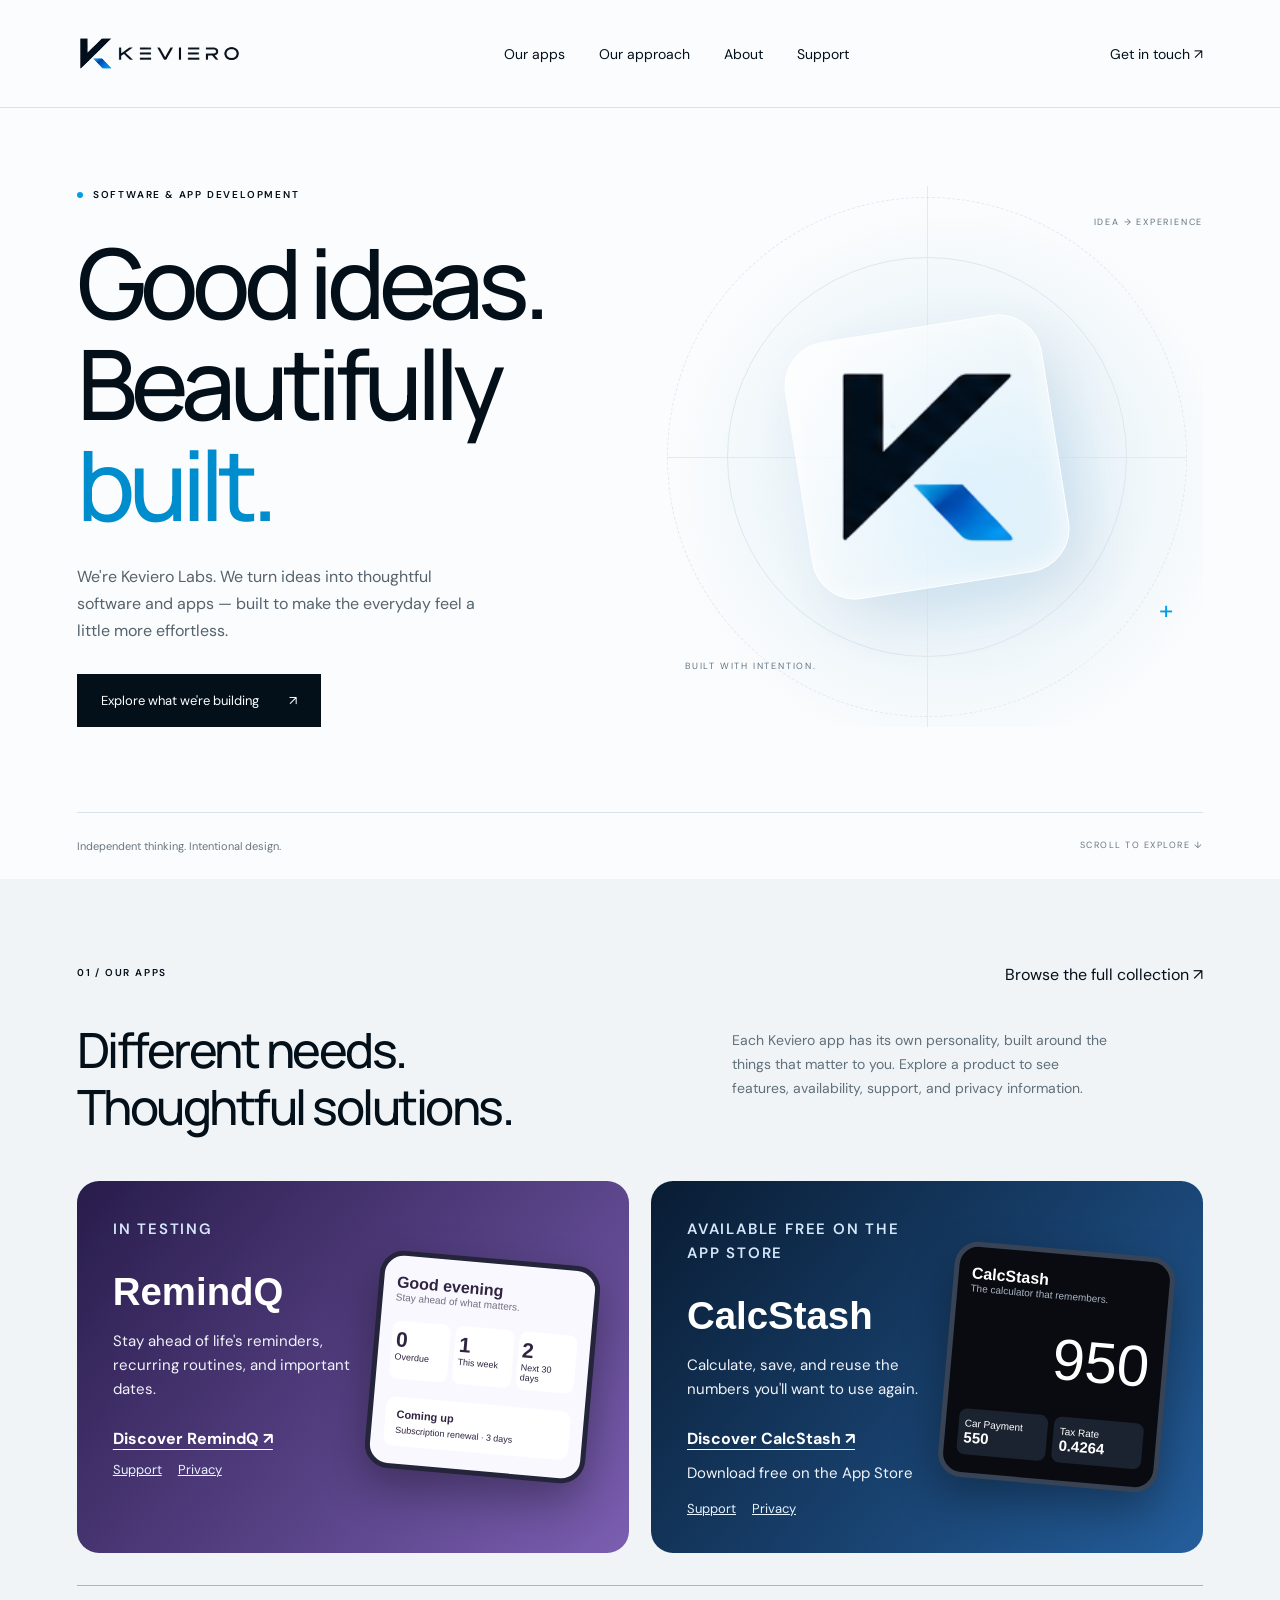
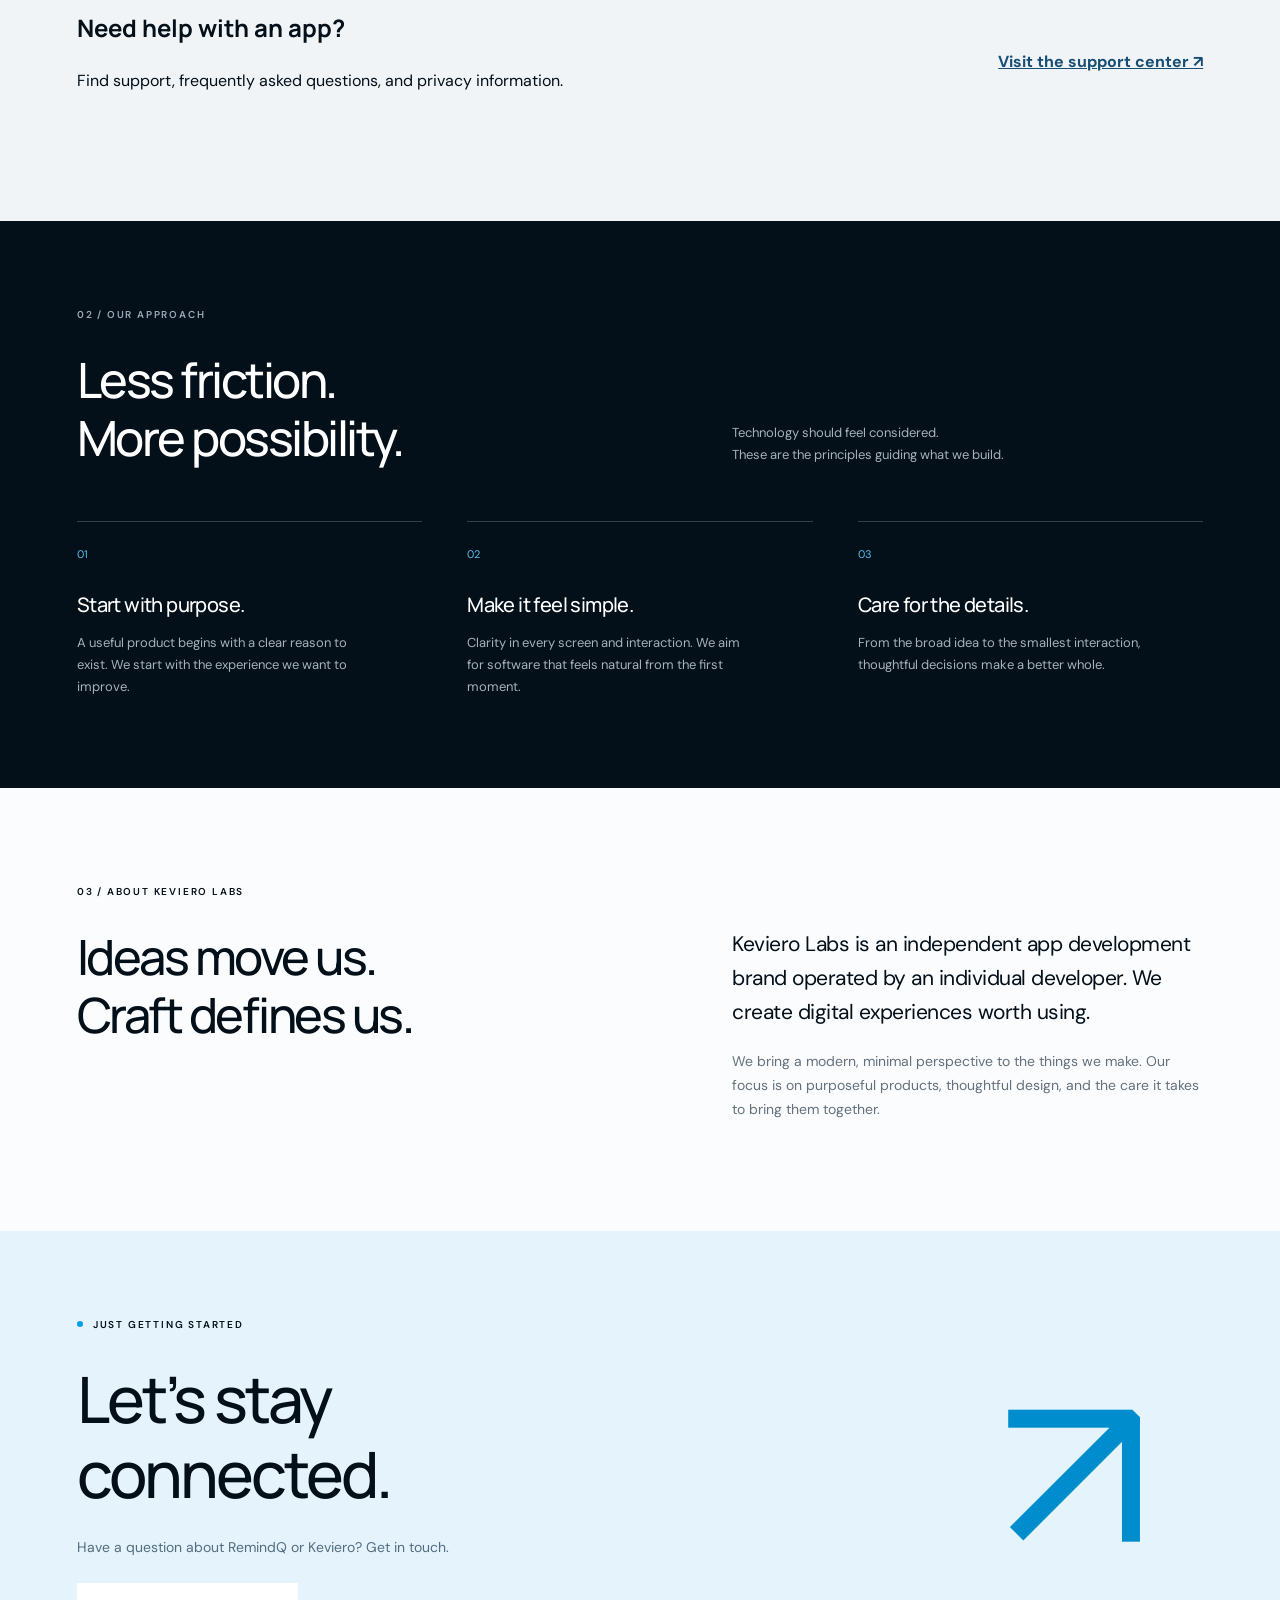
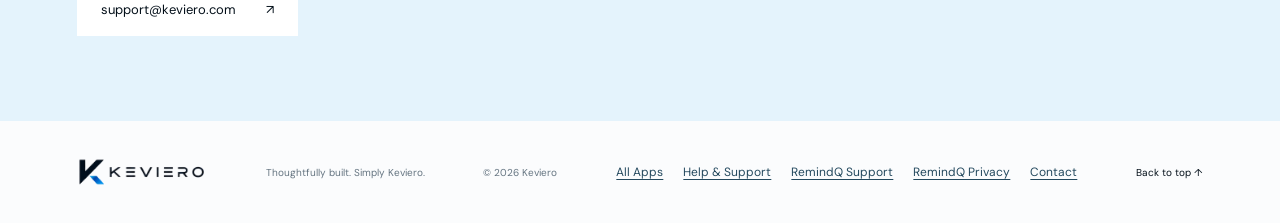
==== commit 2ca66af6: "Reflect CalcStash public free release" ====
--- a/index.html
+++ b/index.html
@@ -1 +1 @@
-<!doctype html><html lang="en"><head><meta charset="utf-8"><meta name="viewport" content="width=device-width,initial-scale=1"><title>Keviero — Thoughtfully built software</title><meta name="description" content="Keviero creates thoughtful software and apps. Explore RemindQ, CalcStash, and EZAlbum, with app features, support, and privacy resources."><meta name="theme-color" content="#030f19"><link rel="icon" href="./favicon.ico"><link rel="stylesheet" href="./style.css"></head><body><a class="skip" href="#main">Skip to content</a><header><a class="brand" href="#" aria-label="Keviero home"><img src="./logo.png" alt="Keviero" width="640" height="144"></a><nav aria-label="Main navigation"><a href="./apps/">Our apps</a><a href="#approach">Our approach</a><a href="#about">About</a><a href="./support/">Support</a></nav><a class="header-link" href="#next">Get in touch ↗</a></header><main id="main"><section class="hero"><div><p class="eyebrow"><i></i> SOFTWARE & APP DEVELOPMENT</p><h1>Good ideas.<br>Beautifully<br><em>built.</em></h1><p class="intro">We're Keviero Labs. We turn ideas into thoughtful software and apps — built to make the everyday feel a little more effortless.</p><a class="button" href="./apps/">Explore what we're building <span>↗</span></a></div><div class="hero-art" aria-hidden="true"><div class="orbit"></div><div class="orbit second"></div><div class="axis"></div><div class="glass"><img src="./mark.png" alt="" width="144" height="144"></div><span class="art-note top">IDEA → EXPERIENCE</span><span class="art-note bottom">BUILT WITH INTENTION.</span><span class="cross">+</span></div><div class="hero-bottom"><span>Independent thinking. Intentional design.</span><a href="#apps">SCROLL TO EXPLORE ↓</a></div></section><section id="apps" class="section apps"><div class="section-top"><p class="eyebrow">01 / OUR APPS</p><a href="./apps/">Browse the full collection ↗</a></div><div class="split heading"><h2>Different needs.<br>Thoughtful solutions.</h2><p>Each Keviero app has its own personality, built around the things that matter to you. Explore a product to see features, availability, support, and privacy information.</p></div><div class="home-product-grid"><article class="home-product remindq-product"><div class="home-product-copy"><p class="eyebrow">IN TESTING</p><h3>RemindQ</h3><p>Stay ahead of life's reminders, recurring routines, and important dates.</p><a class="home-product-action" href="./remindq/">Discover RemindQ ↗</a><div class="home-product-links"><a href="./remindq/support/">Support</a><a href="./remindq/privacy/">Privacy</a></div></div><div class="home-ui-preview reminder-preview" aria-hidden="true"><strong>Good evening</strong><small>Stay ahead of what matters.</small><div class="preview-stats"><span><b>0</b>Overdue</span><span><b>1</b>This week</span><span><b>2</b>Next 30 days</span></div><div class="preview-item">Coming up <span>Subscription renewal · 3 days</span></div></div></article><article class="home-product calcstash-product"><div class="home-product-copy"><p class="eyebrow">APP STORE PREPARATION</p><h3>CalcStash</h3><p>Calculate, save, and reuse the numbers you'll want to use again.</p><a class="home-product-action" href="./calcstash/">Discover CalcStash ↗</a><div class="home-product-links"><a href="./calcstash/support/">Support</a><a href="./calcstash/privacy/">Privacy</a></div></div><div class="home-ui-preview calculator-preview" aria-hidden="true"><strong>CalcStash</strong><small>The calculator that remembers.</small><div class="preview-number">950</div><div class="preview-saved"><span>Car Payment <b>550</b></span><span>Tax Rate <b>0.4264</b></span></div></div></article></div><div class="home-help"><div><h3>Need help with an app?</h3><p>Find support, frequently asked questions, and privacy information.</p></div><a href="./support/">Visit the support center ↗</a></div></section><section id="approach" class="section approach"><p class="eyebrow">02 / OUR APPROACH</p><div class="split heading"><h2>Less friction.<br>More possibility.</h2><p>Technology should feel considered.<br>These are the principles guiding what we build.</p></div><div class="principles"><article><span>01</span><h3>Start with purpose.</h3><p>A useful product begins with a clear reason to exist. We start with the experience we want to improve.</p></article><article><span>02</span><h3>Make it feel simple.</h3><p>Clarity in every screen and interaction. We aim for software that feels natural from the first moment.</p></article><article><span>03</span><h3>Care for the details.</h3><p>From the broad idea to the smallest interaction, thoughtful decisions make a better whole.</p></article></div></section><section id="about" class="section about"><p class="eyebrow">03 / ABOUT KEVIERO LABS</p><div class="split"><h2>Ideas move us.<br>Craft defines us.</h2><div><p class="large">Keviero Labs is an independent app development brand operated by an individual developer. We create digital experiences worth using.</p><p>We bring a modern, minimal perspective to the things we make. Our focus is on purposeful products, thoughtful design, and the care it takes to bring them together.</p></div></div></section><section id="next" class="section next"><div><p class="eyebrow"><i></i> JUST GETTING STARTED</p><h2>Let’s stay<br>connected.</h2><p>Have a question about RemindQ or Keviero? Get in touch.</p><a class="button light" href="mailto:support@keviero.com">support@keviero.com <span>↗</span></a></div><span class="next-arrow" aria-hidden="true">↗</span></section></main><footer><a class="brand" href="#" aria-label="Keviero home"><img src="./logo.png" alt="Keviero" width="640" height="144" loading="lazy"></a><p>Thoughtfully built. Simply Keviero.</p><span>© 2026 Keviero</span><nav class="footer-links" aria-label="Footer links"><a href="./apps/">All Apps</a><a href="./support/">Help &amp; Support</a><a href="./remindq/support/">RemindQ Support</a><a href="./remindq/privacy/">RemindQ Privacy</a><a href="mailto:support@keviero.com">Contact</a></nav><a href="#">Back to top ↑</a></footer></body></html>
+<!doctype html><html lang="en"><head><meta charset="utf-8"><meta name="viewport" content="width=device-width,initial-scale=1"><title>Keviero — Thoughtfully built software</title><meta name="description" content="Keviero creates thoughtful software and apps. Explore RemindQ, CalcStash, and EZAlbum, with app features, support, and privacy resources."><meta name="theme-color" content="#030f19"><link rel="icon" href="./favicon.ico"><link rel="stylesheet" href="./style.css"></head><body><a class="skip" href="#main">Skip to content</a><header><a class="brand" href="#" aria-label="Keviero home"><img src="./logo.png" alt="Keviero" width="640" height="144"></a><nav aria-label="Main navigation"><a href="./apps/">Our apps</a><a href="#approach">Our approach</a><a href="#about">About</a><a href="./support/">Support</a></nav><a class="header-link" href="#next">Get in touch ↗</a></header><main id="main"><section class="hero"><div><p class="eyebrow"><i></i> SOFTWARE & APP DEVELOPMENT</p><h1>Good ideas.<br>Beautifully<br><em>built.</em></h1><p class="intro">We're Keviero Labs. We turn ideas into thoughtful software and apps — built to make the everyday feel a little more effortless.</p><a class="button" href="./apps/">Explore what we're building <span>↗</span></a></div><div class="hero-art" aria-hidden="true"><div class="orbit"></div><div class="orbit second"></div><div class="axis"></div><div class="glass"><img src="./mark.png" alt="" width="144" height="144"></div><span class="art-note top">IDEA → EXPERIENCE</span><span class="art-note bottom">BUILT WITH INTENTION.</span><span class="cross">+</span></div><div class="hero-bottom"><span>Independent thinking. Intentional design.</span><a href="#apps">SCROLL TO EXPLORE ↓</a></div></section><section id="apps" class="section apps"><div class="section-top"><p class="eyebrow">01 / OUR APPS</p><a href="./apps/">Browse the full collection ↗</a></div><div class="split heading"><h2>Different needs.<br>Thoughtful solutions.</h2><p>Each Keviero app has its own personality, built around the things that matter to you. Explore a product to see features, availability, support, and privacy information.</p></div><div class="home-product-grid"><article class="home-product remindq-product"><div class="home-product-copy"><p class="eyebrow">IN TESTING</p><h3>RemindQ</h3><p>Stay ahead of life's reminders, recurring routines, and important dates.</p><a class="home-product-action" href="./remindq/">Discover RemindQ ↗</a><div class="home-product-links"><a href="./remindq/support/">Support</a><a href="./remindq/privacy/">Privacy</a></div></div><div class="home-ui-preview reminder-preview" aria-hidden="true"><strong>Good evening</strong><small>Stay ahead of what matters.</small><div class="preview-stats"><span><b>0</b>Overdue</span><span><b>1</b>This week</span><span><b>2</b>Next 30 days</span></div><div class="preview-item">Coming up <span>Subscription renewal · 3 days</span></div></div></article><article class="home-product calcstash-product"><div class="home-product-copy"><p class="eyebrow">AVAILABLE FREE ON THE APP STORE</p><h3>CalcStash</h3><p>Calculate, save, and reuse the numbers you'll want to use again.</p><a class="home-product-action" href="./calcstash/">Discover CalcStash ↗</a><p><a href="https://apps.apple.com/us/app/calcstash/id6825376806">Download free on the App Store</a></p><div class="home-product-links"><a href="./calcstash/support/">Support</a><a href="./calcstash/privacy/">Privacy</a></div></div><div class="home-ui-preview calculator-preview" aria-hidden="true"><strong>CalcStash</strong><small>The calculator that remembers.</small><div class="preview-number">950</div><div class="preview-saved"><span>Car Payment <b>550</b></span><span>Tax Rate <b>0.4264</b></span></div></div></article></div><div class="home-help"><div><h3>Need help with an app?</h3><p>Find support, frequently asked questions, and privacy information.</p></div><a href="./support/">Visit the support center ↗</a></div></section><section id="approach" class="section approach"><p class="eyebrow">02 / OUR APPROACH</p><div class="split heading"><h2>Less friction.<br>More possibility.</h2><p>Technology should feel considered.<br>These are the principles guiding what we build.</p></div><div class="principles"><article><span>01</span><h3>Start with purpose.</h3><p>A useful product begins with a clear reason to exist. We start with the experience we want to improve.</p></article><article><span>02</span><h3>Make it feel simple.</h3><p>Clarity in every screen and interaction. We aim for software that feels natural from the first moment.</p></article><article><span>03</span><h3>Care for the details.</h3><p>From the broad idea to the smallest interaction, thoughtful decisions make a better whole.</p></article></div></section><section id="about" class="section about"><p class="eyebrow">03 / ABOUT KEVIERO LABS</p><div class="split"><h2>Ideas move us.<br>Craft defines us.</h2><div><p class="large">Keviero Labs is an independent app development brand operated by an individual developer. We create digital experiences worth using.</p><p>We bring a modern, minimal perspective to the things we make. Our focus is on purposeful products, thoughtful design, and the care it takes to bring them together.</p></div></div></section><section id="next" class="section next"><div><p class="eyebrow"><i></i> JUST GETTING STARTED</p><h2>Let’s stay<br>connected.</h2><p>Have a question about RemindQ or Keviero? Get in touch.</p><a class="button light" href="mailto:support@keviero.com">support@keviero.com <span>↗</span></a></div><span class="next-arrow" aria-hidden="true">↗</span></section></main><footer><a class="brand" href="#" aria-label="Keviero home"><img src="./logo.png" alt="Keviero" width="640" height="144" loading="lazy"></a><p>Thoughtfully built. Simply Keviero.</p><span>© 2026 Keviero</span><nav class="footer-links" aria-label="Footer links"><a href="./apps/">All Apps</a><a href="./support/">Help &amp; Support</a><a href="./remindq/support/">RemindQ Support</a><a href="./remindq/privacy/">RemindQ Privacy</a><a href="mailto:support@keviero.com">Contact</a></nav><a href="#">Back to top ↑</a></footer></body></html>
